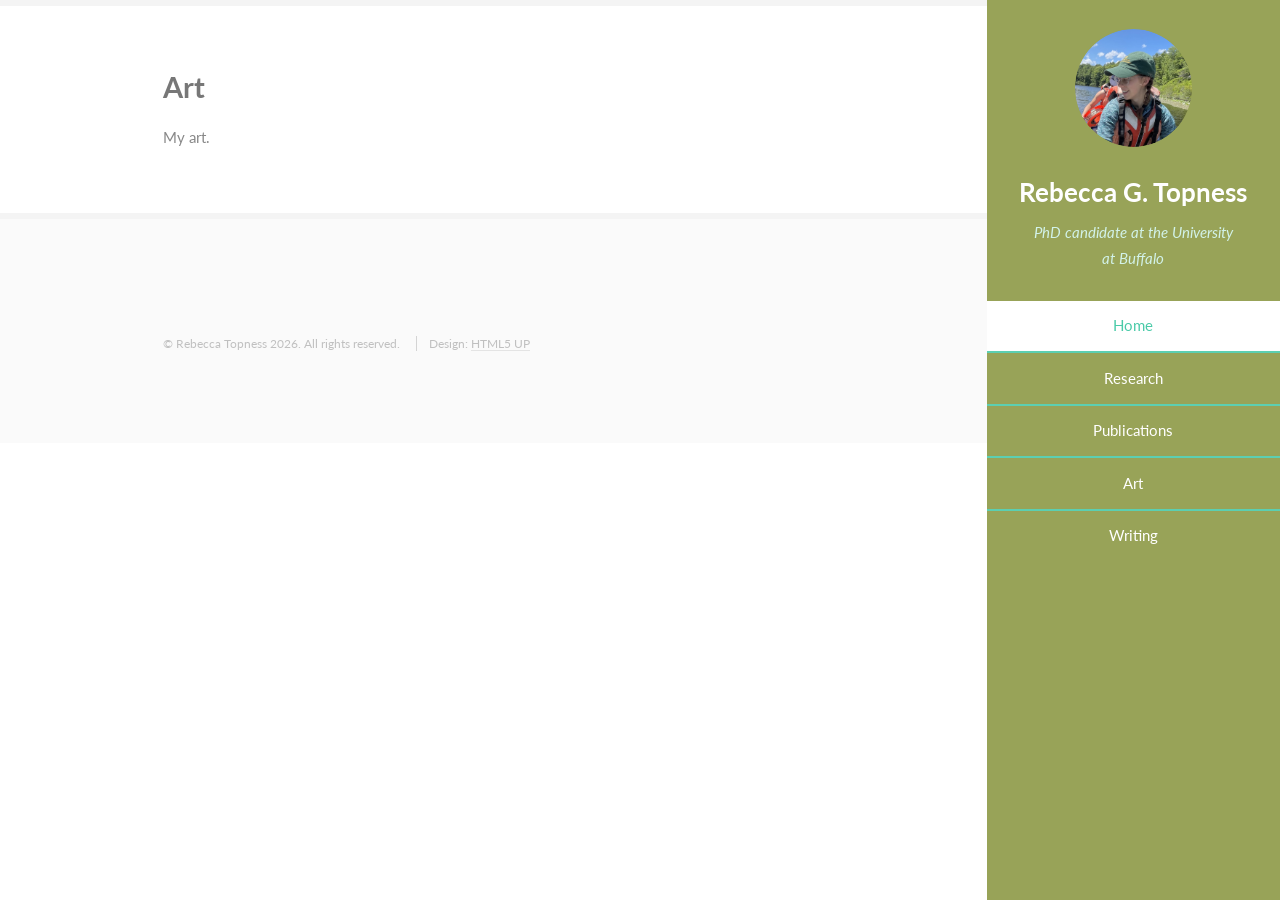
==== art.html @ 4c123d37 "Rename Art.html to art.html" ====
<!DOCTYPE HTML>
<!--
  ART
-->
<html>
	<head>
		<title>Art - Rebecca G. Topness</title>
    <!--<link rel="icon" type="image/x-icon" href="images/favicon.ico"> ADD THE TAB ICON-->
		<meta charset="utf-8" />
		<meta name="viewport" content="width=device-width, initial-scale=1, user-scalable=no" />
		<link rel="stylesheet" href="assets/css/main.css" />
	</head>
	<body class="is-preload">

		<!-- Header -->
			<section id="header">
				<header>
					<span class="image avatar"><img src="images/avatar.jpg" alt="" /></span>
					<h1 id="logo"><a href="#">Rebecca G. Topness</a></h1>
					<p>PhD candidate at the University<br />
					at Buffalo</p>
				</header>
				<nav id="nav">
					<ul>
						<li><a href="#one" class="active">Home</a></li>
						<li><a href="#two">Research</a></li>
						<li><a href="#three">Publications</a></li>
						<li><a href="Art.html">Art</a></li>
						<li><a href="Writing.html">Writing</a></li>
						<!--<li><a href="#four">Contact</a></li> -->
					</ul>
				</nav>
				<footer>
					<ul class="icons">
						<li><a href="mailto:rgtopnes@buffalo.edu" class="icon solid fa-envelope"><span class="label">Email</span></a></li>
						<li><a href="https://github.com/rgtopness" class="icon brands fa-github"><span class="label">Github</span></a></li>
						<li><a href="https://www.instagram.com/rebeccatopnessart/" class="icon brands fa-instagram"><span class="label">Instagram</span></a></li>
						<li><a href="https://www.linkedin.com/in/rgtopness/" class="icon brands fa-linkedin"><span class="label">LinkedIn</span></a></li>
						<!--<li><a href='#' class="icon brands fa-orcid"><span class="label">Orcid</span></a></li> -->
					</ul>
				</footer>
			</section>

		<!-- Wrapper -->
			<div id="wrapper">

				<!-- Main -->
					<div id="main">
						<div id="set-height"></div>

					<section> 
						<div class="container">
							<h2>Art</h2>
							<p>My art.</p>
						</div>
					</section>


<!-- I WANT TO CHANGE THIS TO A GRID --> 


    <!-- Footer -->
    <section id="footer">
      <div class="container">
        <ul class="copyright">
          <li>&copy; Rebecca Topness 2026. All rights reserved.</li>
          <li>Design: <a href="http://html5up.net">HTML5 UP</a></li>
        </ul>
      </div>
    </section>

  </div>

  <!-- Scripts -->
  <script src="assets/js/jquery.min.js"></script>
  <script src="assets/js/jquery.scrollex.min.js"></script>
  <script src="assets/js/jquery.scrolly.min.js"></script>
  <script src="assets/js/browser.min.js"></script>
  <script src="assets/js/breakpoints.min.js"></script>
  <script src="assets/js/util.js"></script>
  <script src="assets/js/main.js"></script>







  
  
  




</body>
</html>
---- assets/css/main.css ----
@import url("fontawesome-all.min.css");
@import url("https://fonts.googleapis.com/css?family=Lato:400,400italic,700,700italic|Source+Code+Pro:400");

/*
	Read Only by HTML5 UP
	html5up.net | @ajlkn
	Free for personal and commercial use under the CCA 3.0 license (html5up.net/license)
*/

html, body, div, span, applet, object,
iframe, h1, h2, h3, h4, h5, h6, p, blockquote,
pre, a, abbr, acronym, address, big, cite,
code, del, dfn, em, img, ins, kbd, q, s, samp,
small, strike, strong, sub, sup, tt, var, b,
u, i, center, dl, dt, dd, ol, ul, li, fieldset,
form, label, legend, table, caption, tbody,
tfoot, thead, tr, th, td, article, aside,
canvas, details, embed, figure, figcaption,
footer, header, hgroup, menu, nav, output, ruby,
section, summary, time, mark, audio, video {
	margin: 0;
	padding: 0;
	border: 0;
	font-size: 100%;
	font: inherit;
	vertical-align: baseline;}

article, aside, details, figcaption, figure,
footer, header, hgroup, menu, nav, section {
	display: block;}

body {
	line-height: 1;
}

ol, ul {
	list-style: none;
}

blockquote, q {
	quotes: none;
}

	blockquote:before, blockquote:after, q:before, q:after {
		content: '';
		content: none;
	}

table {
	border-collapse: collapse;
	border-spacing: 0;
}

body {
	-webkit-text-size-adjust: none;
}

mark {
	background-color: transparent;
	color: inherit;
}

input::-moz-focus-inner {
	border: 0;
	padding: 0;
}

input, select, textarea {
	-moz-appearance: none;
	-webkit-appearance: none;
	-ms-appearance: none;
	appearance: none;
}

/* Basic */

	html {
		box-sizing: border-box;
	}

	*, *:before, *:after {
		box-sizing: inherit;
	}

	body {
		background: #fff;
	}

		body.is-preload *, body.is-preload *:before, body.is-preload *:after {
			-moz-animation: none !important;
			-webkit-animation: none !important;
			-ms-animation: none !important;
			animation: none !important;
			-moz-transition: none !important;
			-webkit-transition: none !important;
			-ms-transition: none !important;
			transition: none !important;
		}

	body, input, select, textarea {
		color: #888;
		font-family: "Lato", sans-serif;
		font-size: 16pt;
		font-weight: 400;
		line-height: 1.75em;
	}

	a {
		-moz-transition: color 0.2s ease-in-out, border-color 0.2s ease-in-out;
		-webkit-transition: color 0.2s ease-in-out, border-color 0.2s ease-in-out;
		-ms-transition: color 0.2s ease-in-out, border-color 0.2s ease-in-out;
		transition: color 0.2s ease-in-out, border-color 0.2s ease-in-out;
		border-bottom: solid 1px #e4e4e4;
		color: inherit;
		text-decoration: none;
	}

		a:hover {
			border-bottom-color: transparent;
			color: #4acaa8 !important;
		}

	strong, b {
		color: #777;
		font-weight: 700;
	}

	em, i {
		font-style: italic;
	}

	p {
		margin: 0 0 2.25em 0;
	}

	h1, h2, h3, h4, h5, h6 {
		color: #777;
		font-weight: 700;
		line-height: 1em;
		margin: 0 0 0.5625em 0;
	}

		h1 a, h2 a, h3 a, h4 a, h5 a, h6 a {
			border: 0;
			color: inherit;
			text-decoration: none;
		}

	h2 {
		font-size: 2em;
		line-height: 1.5em;
	}

	h3 {
		font-size: 1.75em;
		line-height: 1.5em;
	}

	h4 {
		font-size: 1.25em;
		line-height: 1.5em;
	}

	h5 {
		font-size: 0.9em;
		line-height: 1.5em;
	}

	h6 {
		font-size: 0.7em;
		line-height: 1.5em;
	}

	sub {
		font-size: 0.8em;
		position: relative;
		top: 0.5em;
	}

	sup {
		font-size: 0.8em;
		position: relative;
		top: -0.5em;
	}

	hr {
		border: 0;
		border-bottom: solid 2px #f4f4f4;
		margin: 2.25em 0;
	}

		hr.major {
			margin: 3.375em 0;
		}

	blockquote {
		border-left: solid 8px #e4e4e4;
		font-style: italic;
		margin: 0 0 2.25em 0;
		padding: 0.5em 0 0.5em 2em;
	}

	code {
		background: #555;
		border-radius: 5px;
		color: #fff;
		font-family: "Source Code Pro", monospace;
		font-size: 0.9em;
		margin: 0 0.25em;
		padding: 0.25em 0.65em;
	}

	pre {
		font-family: "Source Code Pro", monospace;
		font-size: 0.9em;
		margin: 0 0 2.25em 0;
	}

		pre code {
			-webkit-overflow-scrolling: touch;
			display: block;
			line-height: 1.5em;
			overflow-x: auto;
			padding: 1em 1.5em;
		}

	.align-left {
		text-align: left;
	}

	.align-center {
		text-align: center;
	}

	.align-right {
		text-align: right;
	}

/* Row */

	.row {
		display: flex;
		flex-wrap: wrap;
		box-sizing: border-box;
		align-items: stretch;
	}

		.row > * {
			box-sizing: border-box;
		}

		.row.gtr-uniform > * > :last-child {
			margin-bottom: 0;
		}

		.row.aln-left {
			justify-content: flex-start;
		}

		.row.aln-center {
			justify-content: center;
		}

		.row.aln-right {
			justify-content: flex-end;
		}

		.row.aln-top {
			align-items: flex-start;
		}

		.row.aln-middle {
			align-items: center;
		}

		.row.aln-bottom {
			align-items: flex-end;
		}

		.row > .imp {
			order: -1;
		}

		.row > .col-1 {
			width: 8.33333%;
		}

		.row > .off-1 {
			margin-left: 8.33333%;
		}

		.row > .col-2 {
			width: 16.66667%;
		}

		.row > .off-2 {
			margin-left: 16.66667%;
		}

		.row > .col-3 {
			width: 25%;
		}

		.row > .off-3 {
			margin-left: 25%;
		}

		.row > .col-4 {
			width: 33.33333%;
		}

		.row > .off-4 {
			margin-left: 33.33333%;
		}

		.row > .col-5 {
			width: 41.66667%;
		}

		.row > .off-5 {
			margin-left: 41.66667%;
		}

		.row > .col-6 {
			width: 50%;
		}

		.row > .off-6 {
			margin-left: 50%;
		}

		.row > .col-7 {
			width: 58.33333%;
		}

		.row > .off-7 {
			margin-left: 58.33333%;
		}

		.row > .col-8 {
			width: 66.66667%;
		}

		.row > .off-8 {
			margin-left: 66.66667%;
		}

		.row > .col-9 {
			width: 75%;
		}

		.row > .off-9 {
			margin-left: 75%;
		}

		.row > .col-10 {
			width: 83.33333%;
		}

		.row > .off-10 {
			margin-left: 83.33333%;
		}

		.row > .col-11 {
			width: 91.66667%;
		}

		.row > .off-11 {
			margin-left: 91.66667%;
		}

		.row > .col-12 {
			width: 100%;
		}

		.row > .off-12 {
			margin-left: 100%;
		}

		.row.gtr-0 {
			margin-top: 0;
			margin-left: 0em;
		}

			.row.gtr-0 > * {
				padding: 0 0 0 0em;
			}

			.row.gtr-0.gtr-uniform {
				margin-top: 0em;
			}

				.row.gtr-0.gtr-uniform > * {
					padding-top: 0em;
				}

		.row.gtr-25 {
			margin-top: 0;
			margin-left: -0.5em;
		}

			.row.gtr-25 > * {
				padding: 0 0 0 0.5em;
			}

			.row.gtr-25.gtr-uniform {
				margin-top: -0.5em;
			}

				.row.gtr-25.gtr-uniform > * {
					padding-top: 0.5em;
				}

		.row.gtr-50 {
			margin-top: 0;
			margin-left: -1em;
		}

			.row.gtr-50 > * {
				padding: 0 0 0 1em;
			}

			.row.gtr-50.gtr-uniform {
				margin-top: -1em;
			}

				.row.gtr-50.gtr-uniform > * {
					padding-top: 1em;
				}

		.row {
			margin-top: 0;
			margin-left: -2em;
		}

			.row > * {
				padding: 0 0 0 2em;
			}

			.row.gtr-uniform {
				margin-top: -2em;
			}

				.row.gtr-uniform > * {
					padding-top: 2em;
				}

		.row.gtr-150 {
			margin-top: 0;
			margin-left: -3em;
		}

			.row.gtr-150 > * {
				padding: 0 0 0 3em;
			}

			.row.gtr-150.gtr-uniform {
				margin-top: -3em;
			}

				.row.gtr-150.gtr-uniform > * {
					padding-top: 3em;
				}

		.row.gtr-200 {
			margin-top: 0;
			margin-left: -4em;
		}

			.row.gtr-200 > * {
				padding: 0 0 0 4em;
			}

			.row.gtr-200.gtr-uniform {
				margin-top: -4em;
			}

				.row.gtr-200.gtr-uniform > * {
					padding-top: 4em;
				}

		@media screen and (max-width: 1680px) {

			.row {
				display: flex;
				flex-wrap: wrap;
				box-sizing: border-box;
				align-items: stretch;
			}

				.row > * {
					box-sizing: border-box;
				}

				.row.gtr-uniform > * > :last-child {
					margin-bottom: 0;
				}

				.row.aln-left {
					justify-content: flex-start;
				}

				.row.aln-center {
					justify-content: center;
				}

				.row.aln-right {
					justify-content: flex-end;
				}

				.row.aln-top {
					align-items: flex-start;
				}

				.row.aln-middle {
					align-items: center;
				}

				.row.aln-bottom {
					align-items: flex-end;
				}

				.row > .imp-xlarge {
					order: -1;
				}

				.row > .col-1-xlarge {
					width: 8.33333%;
				}

				.row > .off-1-xlarge {
					margin-left: 8.33333%;
				}

				.row > .col-2-xlarge {
					width: 16.66667%;
				}

				.row > .off-2-xlarge {
					margin-left: 16.66667%;
				}

				.row > .col-3-xlarge {
					width: 25%;
				}

				.row > .off-3-xlarge {
					margin-left: 25%;
				}

				.row > .col-4-xlarge {
					width: 33.33333%;
				}

				.row > .off-4-xlarge {
					margin-left: 33.33333%;
				}

				.row > .col-5-xlarge {
					width: 41.66667%;
				}

				.row > .off-5-xlarge {
					margin-left: 41.66667%;
				}

				.row > .col-6-xlarge {
					width: 50%;
				}

				.row > .off-6-xlarge {
					margin-left: 50%;
				}

				.row > .col-7-xlarge {
					width: 58.33333%;
				}

				.row > .off-7-xlarge {
					margin-left: 58.33333%;
				}

				.row > .col-8-xlarge {
					width: 66.66667%;
				}

				.row > .off-8-xlarge {
					margin-left: 66.66667%;
				}

				.row > .col-9-xlarge {
					width: 75%;
				}

				.row > .off-9-xlarge {
					margin-left: 75%;
				}

				.row > .col-10-xlarge {
					width: 83.33333%;
				}

				.row > .off-10-xlarge {
					margin-left: 83.33333%;
				}

				.row > .col-11-xlarge {
					width: 91.66667%;
				}

				.row > .off-11-xlarge {
					margin-left: 91.66667%;
				}

				.row > .col-12-xlarge {
					width: 100%;
				}

				.row > .off-12-xlarge {
					margin-left: 100%;
				}

				.row.gtr-0 {
					margin-top: 0;
					margin-left: 0em;
				}

					.row.gtr-0 > * {
						padding: 0 0 0 0em;
					}

					.row.gtr-0.gtr-uniform {
						margin-top: 0em;
					}

						.row.gtr-0.gtr-uniform > * {
							padding-top: 0em;
						}

				.row.gtr-25 {
					margin-top: 0;
					margin-left: -0.5em;
				}

					.row.gtr-25 > * {
						padding: 0 0 0 0.5em;
					}

					.row.gtr-25.gtr-uniform {
						margin-top: -0.5em;
					}

						.row.gtr-25.gtr-uniform > * {
							padding-top: 0.5em;
						}

				.row.gtr-50 {
					margin-top: 0;
					margin-left: -1em;
				}

					.row.gtr-50 > * {
						padding: 0 0 0 1em;
					}

					.row.gtr-50.gtr-uniform {
						margin-top: -1em;
					}

						.row.gtr-50.gtr-uniform > * {
							padding-top: 1em;
						}

				.row {
					margin-top: 0;
					margin-left: -2em;
				}

					.row > * {
						padding: 0 0 0 2em;
					}

					.row.gtr-uniform {
						margin-top: -2em;
					}

						.row.gtr-uniform > * {
							padding-top: 2em;
						}

				.row.gtr-150 {
					margin-top: 0;
					margin-left: -3em;
				}

					.row.gtr-150 > * {
						padding: 0 0 0 3em;
					}

					.row.gtr-150.gtr-uniform {
						margin-top: -3em;
					}

						.row.gtr-150.gtr-uniform > * {
							padding-top: 3em;
						}

				.row.gtr-200 {
					margin-top: 0;
					margin-left: -4em;
				}

					.row.gtr-200 > * {
						padding: 0 0 0 4em;
					}

					.row.gtr-200.gtr-uniform {
						margin-top: -4em;
					}

						.row.gtr-200.gtr-uniform > * {
							padding-top: 4em;
						}

		}

		@media screen and (max-width: 1280px) {

			.row {
				display: flex;
				flex-wrap: wrap;
				box-sizing: border-box;
				align-items: stretch;
			}

				.row > * {
					box-sizing: border-box;
				}

				.row.gtr-uniform > * > :last-child {
					margin-bottom: 0;
				}

				.row.aln-left {
					justify-content: flex-start;
				}

				.row.aln-center {
					justify-content: center;
				}

				.row.aln-right {
					justify-content: flex-end;
				}

				.row.aln-top {
					align-items: flex-start;
				}

				.row.aln-middle {
					align-items: center;
				}

				.row.aln-bottom {
					align-items: flex-end;
				}

				.row > .imp-large {
					order: -1;
				}

				.row > .col-1-large {
					width: 8.33333%;
				}

				.row > .off-1-large {
					margin-left: 8.33333%;
				}

				.row > .col-2-large {
					width: 16.66667%;
				}

				.row > .off-2-large {
					margin-left: 16.66667%;
				}

				.row > .col-3-large {
					width: 25%;
				}

				.row > .off-3-large {
					margin-left: 25%;
				}

				.row > .col-4-large {
					width: 33.33333%;
				}

				.row > .off-4-large {
					margin-left: 33.33333%;
				}

				.row > .col-5-large {
					width: 41.66667%;
				}

				.row > .off-5-large {
					margin-left: 41.66667%;
				}

				.row > .col-6-large {
					width: 50%;
				}

				.row > .off-6-large {
					margin-left: 50%;
				}

				.row > .col-7-large {
					width: 58.33333%;
				}

				.row > .off-7-large {
					margin-left: 58.33333%;
				}

				.row > .col-8-large {
					width: 66.66667%;
				}

				.row > .off-8-large {
					margin-left: 66.66667%;
				}

				.row > .col-9-large {
					width: 75%;
				}

				.row > .off-9-large {
					margin-left: 75%;
				}

				.row > .col-10-large {
					width: 83.33333%;
				}

				.row > .off-10-large {
					margin-left: 83.33333%;
				}

				.row > .col-11-large {
					width: 91.66667%;
				}

				.row > .off-11-large {
					margin-left: 91.66667%;
				}

				.row > .col-12-large {
					width: 100%;
				}

				.row > .off-12-large {
					margin-left: 100%;
				}

				.row.gtr-0 {
					margin-top: 0;
					margin-left: 0em;
				}

					.row.gtr-0 > * {
						padding: 0 0 0 0em;
					}

					.row.gtr-0.gtr-uniform {
						margin-top: 0em;
					}

						.row.gtr-0.gtr-uniform > * {
							padding-top: 0em;
						}

				.row.gtr-25 {
					margin-top: 0;
					margin-left: -0.375em;
				}

					.row.gtr-25 > * {
						padding: 0 0 0 0.375em;
					}

					.row.gtr-25.gtr-uniform {
						margin-top: -0.375em;
					}

						.row.gtr-25.gtr-uniform > * {
							padding-top: 0.375em;
						}

				.row.gtr-50 {
					margin-top: 0;
					margin-left: -0.75em;
				}

					.row.gtr-50 > * {
						padding: 0 0 0 0.75em;
					}

					.row.gtr-50.gtr-uniform {
						margin-top: -0.75em;
					}

						.row.gtr-50.gtr-uniform > * {
							padding-top: 0.75em;
						}

				.row {
					margin-top: 0;
					margin-left: -1.5em;
				}

					.row > * {
						padding: 0 0 0 1.5em;
					}

					.row.gtr-uniform {
						margin-top: -1.5em;
					}

						.row.gtr-uniform > * {
							padding-top: 1.5em;
						}

				.row.gtr-150 {
					margin-top: 0;
					margin-left: -2.25em;
				}

					.row.gtr-150 > * {
						padding: 0 0 0 2.25em;
					}

					.row.gtr-150.gtr-uniform {
						margin-top: -2.25em;
					}

						.row.gtr-150.gtr-uniform > * {
							padding-top: 2.25em;
						}

				.row.gtr-200 {
					margin-top: 0;
					margin-left: -3em;
				}

					.row.gtr-200 > * {
						padding: 0 0 0 3em;
					}

					.row.gtr-200.gtr-uniform {
						margin-top: -3em;
					}

						.row.gtr-200.gtr-uniform > * {
							padding-top: 3em;
						}

		}

		@media screen and (max-width: 1024px) {

			.row {
				display: flex;
				flex-wrap: wrap;
				box-sizing: border-box;
				align-items: stretch;
			}

				.row > * {
					box-sizing: border-box;
				}

				.row.gtr-uniform > * > :last-child {
					margin-bottom: 0;
				}

				.row.aln-left {
					justify-content: flex-start;
				}

				.row.aln-center {
					justify-content: center;
				}

				.row.aln-right {
					justify-content: flex-end;
				}

				.row.aln-top {
					align-items: flex-start;
				}

				.row.aln-middle {
					align-items: center;
				}

				.row.aln-bottom {
					align-items: flex-end;
				}

				.row > .imp-medium {
					order: -1;
				}

				.row > .col-1-medium {
					width: 8.33333%;
				}

				.row > .off-1-medium {
					margin-left: 8.33333%;
				}

				.row > .col-2-medium {
					width: 16.66667%;
				}

				.row > .off-2-medium {
					margin-left: 16.66667%;
				}

				.row > .col-3-medium {
					width: 25%;
				}

				.row > .off-3-medium {
					margin-left: 25%;
				}

				.row > .col-4-medium {
					width: 33.33333%;
				}

				.row > .off-4-medium {
					margin-left: 33.33333%;
				}

				.row > .col-5-medium {
					width: 41.66667%;
				}

				.row > .off-5-medium {
					margin-left: 41.66667%;
				}

				.row > .col-6-medium {
					width: 50%;
				}

				.row > .off-6-medium {
					margin-left: 50%;
				}

				.row > .col-7-medium {
					width: 58.33333%;
				}

				.row > .off-7-medium {
					margin-left: 58.33333%;
				}

				.row > .col-8-medium {
					width: 66.66667%;
				}

				.row > .off-8-medium {
					margin-left: 66.66667%;
				}

				.row > .col-9-medium {
					width: 75%;
				}

				.row > .off-9-medium {
					margin-left: 75%;
				}

				.row > .col-10-medium {
					width: 83.33333%;
				}

				.row > .off-10-medium {
					margin-left: 83.33333%;
				}

				.row > .col-11-medium {
					width: 91.66667%;
				}

				.row > .off-11-medium {
					margin-left: 91.66667%;
				}

				.row > .col-12-medium {
					width: 100%;
				}

				.row > .off-12-medium {
					margin-left: 100%;
				}

				.row.gtr-0 {
					margin-top: 0;
					margin-left: 0em;
				}

					.row.gtr-0 > * {
						padding: 0 0 0 0em;
					}

					.row.gtr-0.gtr-uniform {
						margin-top: 0em;
					}

						.row.gtr-0.gtr-uniform > * {
							padding-top: 0em;
						}

				.row.gtr-25 {
					margin-top: 0;
					margin-left: -0.375em;
				}

					.row.gtr-25 > * {
						padding: 0 0 0 0.375em;
					}

					.row.gtr-25.gtr-uniform {
						margin-top: -0.375em;
					}

						.row.gtr-25.gtr-uniform > * {
							padding-top: 0.375em;
						}

				.row.gtr-50 {
					margin-top: 0;
					margin-left: -0.75em;
				}

					.row.gtr-50 > * {
						padding: 0 0 0 0.75em;
					}

					.row.gtr-50.gtr-uniform {
						margin-top: -0.75em;
					}

						.row.gtr-50.gtr-uniform > * {
							padding-top: 0.75em;
						}

				.row {
					margin-top: 0;
					margin-left: -1.5em;
				}

					.row > * {
						padding: 0 0 0 1.5em;
					}

					.row.gtr-uniform {
						margin-top: -1.5em;
					}

						.row.gtr-uniform > * {
							padding-top: 1.5em;
						}

				.row.gtr-150 {
					margin-top: 0;
					margin-left: -2.25em;
				}

					.row.gtr-150 > * {
						padding: 0 0 0 2.25em;
					}

					.row.gtr-150.gtr-uniform {
						margin-top: -2.25em;
					}

						.row.gtr-150.gtr-uniform > * {
							padding-top: 2.25em;
						}

				.row.gtr-200 {
					margin-top: 0;
					margin-left: -3em;
				}

					.row.gtr-200 > * {
						padding: 0 0 0 3em;
					}

					.row.gtr-200.gtr-uniform {
						margin-top: -3em;
					}

						.row.gtr-200.gtr-uniform > * {
							padding-top: 3em;
						}

		}

		@media screen and (max-width: 736px) {

			.row {
				display: flex;
				flex-wrap: wrap;
				box-sizing: border-box;
				align-items: stretch;
			}

				.row > * {
					box-sizing: border-box;
				}

				.row.gtr-uniform > * > :last-child {
					margin-bottom: 0;
				}

				.row.aln-left {
					justify-content: flex-start;
				}

				.row.aln-center {
					justify-content: center;
				}

				.row.aln-right {
					justify-content: flex-end;
				}

				.row.aln-top {
					align-items: flex-start;
				}

				.row.aln-middle {
					align-items: center;
				}

				.row.aln-bottom {
					align-items: flex-end;
				}

				.row > .imp-small {
					order: -1;
				}

				.row > .col-1-small {
					width: 8.33333%;
				}

				.row > .off-1-small {
					margin-left: 8.33333%;
				}

				.row > .col-2-small {
					width: 16.66667%;
				}

				.row > .off-2-small {
					margin-left: 16.66667%;
				}

				.row > .col-3-small {
					width: 25%;
				}

				.row > .off-3-small {
					margin-left: 25%;
				}

				.row > .col-4-small {
					width: 33.33333%;
				}

				.row > .off-4-small {
					margin-left: 33.33333%;
				}

				.row > .col-5-small {
					width: 41.66667%;
				}

				.row > .off-5-small {
					margin-left: 41.66667%;
				}

				.row > .col-6-small {
					width: 50%;
				}

				.row > .off-6-small {
					margin-left: 50%;
				}

				.row > .col-7-small {
					width: 58.33333%;
				}

				.row > .off-7-small {
					margin-left: 58.33333%;
				}

				.row > .col-8-small {
					width: 66.66667%;
				}

				.row > .off-8-small {
					margin-left: 66.66667%;
				}

				.row > .col-9-small {
					width: 75%;
				}

				.row > .off-9-small {
					margin-left: 75%;
				}

				.row > .col-10-small {
					width: 83.33333%;
				}

				.row > .off-10-small {
					margin-left: 83.33333%;
				}

				.row > .col-11-small {
					width: 91.66667%;
				}

				.row > .off-11-small {
					margin-left: 91.66667%;
				}

				.row > .col-12-small {
					width: 100%;
				}

				.row > .off-12-small {
					margin-left: 100%;
				}

				.row.gtr-0 {
					margin-top: 0;
					margin-left: 0em;
				}

					.row.gtr-0 > * {
						padding: 0 0 0 0em;
					}

					.row.gtr-0.gtr-uniform {
						margin-top: 0em;
					}

						.row.gtr-0.gtr-uniform > * {
							padding-top: 0em;
						}

				.row.gtr-25 {
					margin-top: 0;
					margin-left: -0.3125em;
				}

					.row.gtr-25 > * {
						padding: 0 0 0 0.3125em;
					}

					.row.gtr-25.gtr-uniform {
						margin-top: -0.3125em;
					}

						.row.gtr-25.gtr-uniform > * {
							padding-top: 0.3125em;
						}

				.row.gtr-50 {
					margin-top: 0;
					margin-left: -0.625em;
				}

					.row.gtr-50 > * {
						padding: 0 0 0 0.625em;
					}

					.row.gtr-50.gtr-uniform {
						margin-top: -0.625em;
					}

						.row.gtr-50.gtr-uniform > * {
							padding-top: 0.625em;
						}

				.row {
					margin-top: 0;
					margin-left: -1.25em;
				}

					.row > * {
						padding: 0 0 0 1.25em;
					}

					.row.gtr-uniform {
						margin-top: -1.25em;
					}

						.row.gtr-uniform > * {
							padding-top: 1.25em;
						}

				.row.gtr-150 {
					margin-top: 0;
					margin-left: -1.875em;
				}

					.row.gtr-150 > * {
						padding: 0 0 0 1.875em;
					}

					.row.gtr-150.gtr-uniform {
						margin-top: -1.875em;
					}

						.row.gtr-150.gtr-uniform > * {
							padding-top: 1.875em;
						}

				.row.gtr-200 {
					margin-top: 0;
					margin-left: -2.5em;
				}

					.row.gtr-200 > * {
						padding: 0 0 0 2.5em;
					}

					.row.gtr-200.gtr-uniform {
						margin-top: -2.5em;
					}

						.row.gtr-200.gtr-uniform > * {
							padding-top: 2.5em;
						}

		}

		@media screen and (max-width: 480px) {

			.row {
				display: flex;
				flex-wrap: wrap;
				box-sizing: border-box;
				align-items: stretch;
			}

				.row > * {
					box-sizing: border-box;
				}

				.row.gtr-uniform > * > :last-child {
					margin-bottom: 0;
				}

				.row.aln-left {
					justify-content: flex-start;
				}

				.row.aln-center {
					justify-content: center;
				}

				.row.aln-right {
					justify-content: flex-end;
				}

				.row.aln-top {
					align-items: flex-start;
				}

				.row.aln-middle {
					align-items: center;
				}

				.row.aln-bottom {
					align-items: flex-end;
				}

				.row > .imp-xsmall {
					order: -1;
				}

				.row > .col-1-xsmall {
					width: 8.33333%;
				}

				.row > .off-1-xsmall {
					margin-left: 8.33333%;
				}

				.row > .col-2-xsmall {
					width: 16.66667%;
				}

				.row > .off-2-xsmall {
					margin-left: 16.66667%;
				}

				.row > .col-3-xsmall {
					width: 25%;
				}

				.row > .off-3-xsmall {
					margin-left: 25%;
				}

				.row > .col-4-xsmall {
					width: 33.33333%;
				}

				.row > .off-4-xsmall {
					margin-left: 33.33333%;
				}

				.row > .col-5-xsmall {
					width: 41.66667%;
				}

				.row > .off-5-xsmall {
					margin-left: 41.66667%;
				}

				.row > .col-6-xsmall {
					width: 50%;
				}

				.row > .off-6-xsmall {
					margin-left: 50%;
				}

				.row > .col-7-xsmall {
					width: 58.33333%;
				}

				.row > .off-7-xsmall {
					margin-left: 58.33333%;
				}

				.row > .col-8-xsmall {
					width: 66.66667%;
				}

				.row > .off-8-xsmall {
					margin-left: 66.66667%;
				}

				.row > .col-9-xsmall {
					width: 75%;
				}

				.row > .off-9-xsmall {
					margin-left: 75%;
				}

				.row > .col-10-xsmall {
					width: 83.33333%;
				}

				.row > .off-10-xsmall {
					margin-left: 83.33333%;
				}

				.row > .col-11-xsmall {
					width: 91.66667%;
				}

				.row > .off-11-xsmall {
					margin-left: 91.66667%;
				}

				.row > .col-12-xsmall {
					width: 100%;
				}

				.row > .off-12-xsmall {
					margin-left: 100%;
				}

				.row.gtr-0 {
					margin-top: 0;
					margin-left: 0em;
				}

					.row.gtr-0 > * {
						padding: 0 0 0 0em;
					}

					.row.gtr-0.gtr-uniform {
						margin-top: 0em;
					}

						.row.gtr-0.gtr-uniform > * {
							padding-top: 0em;
						}

				.row.gtr-25 {
					margin-top: 0;
					margin-left: -0.3125em;
				}

					.row.gtr-25 > * {
						padding: 0 0 0 0.3125em;
					}

					.row.gtr-25.gtr-uniform {
						margin-top: -0.3125em;
					}

						.row.gtr-25.gtr-uniform > * {
							padding-top: 0.3125em;
						}

				.row.gtr-50 {
					margin-top: 0;
					margin-left: -0.625em;
				}

					.row.gtr-50 > * {
						padding: 0 0 0 0.625em;
					}

					.row.gtr-50.gtr-uniform {
						margin-top: -0.625em;
					}

						.row.gtr-50.gtr-uniform > * {
							padding-top: 0.625em;
						}

				.row {
					margin-top: 0;
					margin-left: -1.25em;
				}

					.row > * {
						padding: 0 0 0 1.25em;
					}

					.row.gtr-uniform {
						margin-top: -1.25em;
					}

						.row.gtr-uniform > * {
							padding-top: 1.25em;
						}

				.row.gtr-150 {
					margin-top: 0;
					margin-left: -1.875em;
				}

					.row.gtr-150 > * {
						padding: 0 0 0 1.875em;
					}

					.row.gtr-150.gtr-uniform {
						margin-top: -1.875em;
					}

						.row.gtr-150.gtr-uniform > * {
							padding-top: 1.875em;
						}

				.row.gtr-200 {
					margin-top: 0;
					margin-left: -2.5em;
				}

					.row.gtr-200 > * {
						padding: 0 0 0 2.5em;
					}

					.row.gtr-200.gtr-uniform {
						margin-top: -2.5em;
					}

						.row.gtr-200.gtr-uniform > * {
							padding-top: 2.5em;
						}

		}

/* Container */

	.container {
		margin: 0 auto;
		max-width: calc(100% - 4.5em);
		width: 45em;
	}

		.container.xsmall {
			width: 11.25em;
		}

		.container.small {
			width: 22.5em;
		}

		.container.medium {
			width: 33.75em;
		}

		.container.large {
			width: 56.25em;
		}

		.container.xlarge {
			width: 67.5em;
		}

		.container.max {
			width: 100%;
		}

		@media screen and (max-width: 1024px) {

			.container {
				width: 100% !important;
			}

		}

		@media screen and (max-width: 480px) {

			.container {
				max-width: calc(100% - 3.375em);
			}

		}

/* Section/Article */

	section.special, article.special {
		text-align: center;
	}

	header p {
		color: #aaa;
		position: relative;
		margin: 0 0 1.6875em 0;
	}

	header h2 + p {
		font-size: 1.25em;
		margin-top: -0.5em;
		line-height: 1.5em;
	}

	header h3 + p {
		font-size: 1.1em;
		margin-top: -0.35em;
		line-height: 1.5em;
	}

	header h4 + p,
	header h5 + p,
	header h6 + p {
		font-size: 0.9em;
		margin-top: -0.25em;
		line-height: 1.5em;
	}

	header.major h2 {
		color: #4acaa8;
		font-size: 3.5em;
	}

		header.major h2 + p {
			color: #777;
			font-size: 1.75em;
			font-weight: 700;
			margin-top: -0.75em;
		}

/* Form */

	form {
		margin: 0 0 2.25em 0;
	}

	label {
		color: #777;
		display: block;
		font-size: 0.9em;
		font-weight: 700;
		margin: 0 0 1.125em 0;
	}

	input::-moz-focus-inner {
		border: 0;
		padding: 0;
	}

	input[type="text"],
	input[type="password"],
	input[type="email"],
	select,
	textarea {
		-moz-appearance: none;
		-webkit-appearance: none;
		-ms-appearance: none;
		appearance: none;
		border-radius: 5px;
		border: none;
		border: solid 2px #e4e4e4;
		color: inherit;
		display: block;
		outline: 0;
		padding: 0 1em;
		text-decoration: none;
		width: 100%;
	}

		input[type="text"]:invalid,
		input[type="password"]:invalid,
		input[type="email"]:invalid,
		select:invalid,
		textarea:invalid {
			box-shadow: none;
		}

		input[type="text"]:focus,
		input[type="password"]:focus,
		input[type="email"]:focus,
		select:focus,
		textarea:focus {
			border-color: #4acaa8;
		}

	select {
		background-image: url("data:image/svg+xml;charset=utf8,%3Csvg xmlns='http://www.w3.org/2000/svg' width='40' height='40' preserveAspectRatio='none' viewBox='0 0 40 40'%3E%3Cpath d='M9.4,12.3l10.4,10.4l10.4-10.4c0.2-0.2,0.5-0.4,0.9-0.4c0.3,0,0.6,0.1,0.9,0.4l3.3,3.3c0.2,0.2,0.4,0.5,0.4,0.9 c0,0.4-0.1,0.6-0.4,0.9L20.7,31.9c-0.2,0.2-0.5,0.4-0.9,0.4c-0.3,0-0.6-0.1-0.9-0.4L4.3,17.3c-0.2-0.2-0.4-0.5-0.4-0.9 c0-0.4,0.1-0.6,0.4-0.9l3.3-3.3c0.2-0.2,0.5-0.4,0.9-0.4S9.1,12.1,9.4,12.3z' fill='%23e4e4e4' /%3E%3C/svg%3E");
		background-size: 1.25em;
		background-repeat: no-repeat;
		background-position: calc(100% - 1em) center;
		height: 2.75em;
		padding-right: 2.75em;
		text-overflow: ellipsis;
	}

		select option {
			color: #777;
			background: #fff;
		}

		select:focus::-ms-value {
			background-color: transparent;
		}

		select::-ms-expand {
			display: none;
		}

	input[type="text"],
	input[type="password"],
	input[type="email"],
	select {
		height: 2.75em;
	}

	textarea {
		padding: 0.75em 1em;
	}

	input[type="checkbox"],
	input[type="radio"] {
		-moz-appearance: none;
		-webkit-appearance: none;
		-ms-appearance: none;
		appearance: none;
		display: block;
		float: left;
		margin-right: -2em;
		opacity: 0;
		width: 1em;
		z-index: -1;
	}

		input[type="checkbox"] + label,
		input[type="radio"] + label {
			text-decoration: none;
			color: #888;
			cursor: pointer;
			display: inline-block;
			font-size: 1em;
			font-weight: 400;
			padding-left: 2.4em;
			padding-right: 0.75em;
			position: relative;
		}

			input[type="checkbox"] + label:before,
			input[type="radio"] + label:before {
				-moz-osx-font-smoothing: grayscale;
				-webkit-font-smoothing: antialiased;
				display: inline-block;
				font-style: normal;
				font-variant: normal;
				text-rendering: auto;
				line-height: 1;
				text-transform: none !important;
				font-family: 'Font Awesome 5 Free';
				font-weight: 900;
			}

			input[type="checkbox"] + label:before,
			input[type="radio"] + label:before {
				background: #fafafa;
				border-radius: 5px;
				border: solid 2px #e4e4e4;
				content: '';
				display: inline-block;
				font-size: 0.8em;
				height: 2.0625em;
				left: 0;
				line-height: 2.0625em;
				position: absolute;
				text-align: center;
				top: 0;
				width: 2.0625em;
			}

		input[type="checkbox"]:checked + label:before,
		input[type="radio"]:checked + label:before {
			background: #989898;
			border-color: #989898;
			color: #ffffff;
			content: '\f00c';
		}

		input[type="checkbox"]:focus + label:before,
		input[type="radio"]:focus + label:before {
			border-color: #4acaa8;
		}

	input[type="checkbox"] + label:before {
		border-radius: 5px;
	}

	input[type="radio"] + label:before {
		border-radius: 100%;
	}

	::-webkit-input-placeholder {
		color: #aaa !important;
		font-style: italic;
		opacity: 1.0;
	}

	:-moz-placeholder {
		color: #aaa !important;
		font-style: italic;
		opacity: 1.0;
	}

	::-moz-placeholder {
		color: #aaa !important;
		font-style: italic;
		opacity: 1.0;
	}

	:-ms-input-placeholder {
		color: #aaa !important;
		font-style: italic;
		opacity: 1.0;
	}

/* Box */

	.box {
		border-radius: 5px;
		border: solid 2px #e4e4e4;
		margin-bottom: 2.25em;
		padding: 1.5em;
	}

		.box > :last-child,
		.box > :last-child > :last-child,
		.box > :last-child > :last-child > :last-child {
			margin-bottom: 0;
		}

		.box.alt {
			border: 0;
			border-radius: 0;
			padding: 0;
		}

/* Icon */

	.icon {
		text-decoration: none;
		border-bottom: none;
		position: relative;
	}

		.icon:before {
			-moz-osx-font-smoothing: grayscale;
			-webkit-font-smoothing: antialiased;
			display: inline-block;
			font-style: normal;
			font-variant: normal;
			text-rendering: auto;
			line-height: 1;
			text-transform: none !important;
			font-family: 'Font Awesome 5 Free';
			font-weight: 400;
		}

		.icon > .label {
			display: none;
		}

		.icon:before {
			line-height: inherit;
		}

		.icon.solid:before {
			font-weight: 900;
		}

		.icon.brands:before {
			font-family: 'Font Awesome 5 Brands';
		}

/* Image */

	.image {
		border-radius: 5px;
		border: 0;
		display: inline-block;
		position: relative;
	}

		.image[data-position] img {
			-moz-object-fit: cover;
			-webkit-object-fit: cover;
			-ms-object-fit: cover;
			object-fit: cover;
			display: block;
			position: absolute;
			top: 0;
			left: 0;
			width: 100%;
			height: 100%;
		}

		.image[data-position="top left"] img {
			-moz-object-position: top left;
			-webkit-object-position: top left;
			-ms-object-position: top left;
			object-position: top left;
		}

		.image[data-position="top"] img {
			-moz-object-position: top;
			-webkit-object-position: top;
			-ms-object-position: top;
			object-position: top;
		}

		.image[data-position="top right"] img {
			-moz-object-position: top right;
			-webkit-object-position: top right;
			-ms-object-position: top right;
			object-position: top right;
		}

		.image[data-position="right"] img {
			-moz-object-position: right;
			-webkit-object-position: right;
			-ms-object-position: right;
			object-position: right;
		}

		.image[data-position="bottom right"] img {
			-moz-object-position: bottom right;
			-webkit-object-position: bottom right;
			-ms-object-position: bottom right;
			object-position: bottom right;
		}

		.image[data-position="bottom"] img {
			-moz-object-position: bottom;
			-webkit-object-position: bottom;
			-ms-object-position: bottom;
			object-position: bottom;
		}

		.image[data-position="bottom left"] img {
			-moz-object-position: bottom left;
			-webkit-object-position: bottom left;
			-ms-object-position: bottom left;
			object-position: bottom left;
		}

		.image[data-position="left"] img {
			-moz-object-position: left;
			-webkit-object-position: left;
			-ms-object-position: left;
			object-position: left;
		}

		.image[data-position="center"] img {
			-moz-object-position: center;
			-webkit-object-position: center;
			-ms-object-position: center;
			object-position: center;
		}

		.image[data-position="25% 25%"] img {
			-moz-object-position: 25% 25%;
			-webkit-object-position: 25% 25%;
			-ms-object-position: 25% 25%;
			object-position: 25% 25%;
		}

		.image[data-position="75% 25%"] img {
			-moz-object-position: 75% 25%;
			-webkit-object-position: 75% 25%;
			-ms-object-position: 75% 25%;
			object-position: 75% 25%;
		}

		.image[data-position="75% 75%"] img {
			-moz-object-position: 75% 75%;
			-webkit-object-position: 75% 75%;
			-ms-object-position: 75% 75%;
			object-position: 75% 75%;
		}

		.image[data-position="25% 75%"] img {
			-moz-object-position: 25% 75%;
			-webkit-object-position: 25% 75%;
			-ms-object-position: 25% 75%;
			object-position: 25% 75%;
		}

		.image img {
			border-radius: 5px;
			display: block;
		}

		.image.left {
			float: left;
			margin: 0 2.5em 2em 0;
			top: 0.25em;
		}

		.image.right {
			float: right;
			margin: 0 0 2em 2.5em;
			top: 0.25em;
		}

		.image.fit {
			display: block;
			margin: 0 0 2.25em 0;
			width: 100%;
		}

			.image.fit img {
				display: block;
				width: 100%;
			}

		.image.avatar {
			border-radius: 100%;
			overflow: hidden;
		}

			.image.avatar img {
				border-radius: 100%;
				display: block;
				width: 100%;
			}

		.image.main {
			display: block;
			height: 20em;
			border-radius: 0;
		}

			.image.main img {
				border-radius: 0;
			}

/* List */

	ol {
		list-style: decimal;
		margin: 0 0 2.25em 0;
		padding-left: 1.25em;
	}

		ol li {
			padding-left: 0.25em;
		}

	ul {
		list-style: disc;
		margin: 0 0 2.25em 0;
		padding-left: 1em;
	}

		ul li {
			padding-left: 0.5em;
		}

		ul.alt {
			list-style: none;
			padding-left: 0;
		}

			ul.alt li {
				border-top: solid 2px #f4f4f4;
				padding: 0.5em 0;
			}

				ul.alt li:first-child {
					border-top: 0;
					padding-top: 0;
				}

	dl {
		margin: 0 0 2.25em 0;
	}

/* Actions */

	ul.actions {
		display: -moz-flex;
		display: -webkit-flex;
		display: -ms-flex;
		display: flex;
		cursor: default;
		list-style: none;
		margin-left: -1.125em;
		padding-left: 0;
	}

		ul.actions li {
			padding: 0 0 0 1.125em;
			vertical-align: middle;
		}

		ul.actions.special {
			-moz-justify-content: center;
			-webkit-justify-content: center;
			-ms-justify-content: center;
			justify-content: center;
			width: 100%;
			margin-left: 0;
		}

			ul.actions.special li:first-child {
				padding-left: 0;
			}

		ul.actions.stacked {
			-moz-flex-direction: column;
			-webkit-flex-direction: column;
			-ms-flex-direction: column;
			flex-direction: column;
			margin-left: 0;
		}

			ul.actions.stacked li {
				padding: 1.125em 0 0 0;
			}

				ul.actions.stacked li:first-child {
					padding-top: 0;
				}

		ul.actions.fit {
			width: calc(100% + 1.125em);
		}

			ul.actions.fit li {
				-moz-flex-grow: 1;
				-webkit-flex-grow: 1;
				-ms-flex-grow: 1;
				flex-grow: 1;
				-moz-flex-shrink: 1;
				-webkit-flex-shrink: 1;
				-ms-flex-shrink: 1;
				flex-shrink: 1;
				width: 100%;
			}

				ul.actions.fit li > * {
					width: 100%;
				}

			ul.actions.fit.stacked {
				width: 100%;
			}

		@media screen and (max-width: 480px) {

			ul.actions:not(.fixed) {
				-moz-flex-direction: column;
				-webkit-flex-direction: column;
				-ms-flex-direction: column;
				flex-direction: column;
				margin-left: 0;
				width: 100% !important;
			}

				ul.actions:not(.fixed) li {
					-moz-flex-grow: 1;
					-webkit-flex-grow: 1;
					-ms-flex-grow: 1;
					flex-grow: 1;
					-moz-flex-shrink: 1;
					-webkit-flex-shrink: 1;
					-ms-flex-shrink: 1;
					flex-shrink: 1;
					padding: 1.125em 0 0 0;
					text-align: center;
					width: 100%;
				}

					ul.actions:not(.fixed) li > * {
						width: 100%;
					}

					ul.actions:not(.fixed) li:first-child {
						padding-top: 0;
					}

					ul.actions:not(.fixed) li input[type="submit"],
					ul.actions:not(.fixed) li input[type="reset"],
					ul.actions:not(.fixed) li input[type="button"],
					ul.actions:not(.fixed) li button,
					ul.actions:not(.fixed) li .button {
						width: 100%;
					}

						ul.actions:not(.fixed) li input[type="submit"].icon:before,
						ul.actions:not(.fixed) li input[type="reset"].icon:before,
						ul.actions:not(.fixed) li input[type="button"].icon:before,
						ul.actions:not(.fixed) li button.icon:before,
						ul.actions:not(.fixed) li .button.icon:before {
							margin-left: -0.5rem;
						}

		}

/* Feature Icons */

	ul.feature-icons {
		list-style: none;
		padding-left: 0;
	}

		ul.feature-icons li {
			text-decoration: none;
			display: inline-block;
			margin: 0 0 1.6875em 0;
			padding: 0.35em 0 0 3.5em;
			position: relative;
			vertical-align: top;
			width: 48%;
		}

			ul.feature-icons li:before {
				-moz-osx-font-smoothing: grayscale;
				-webkit-font-smoothing: antialiased;
				display: inline-block;
				font-style: normal;
				font-variant: normal;
				text-rendering: auto;
				line-height: 1;
				text-transform: none !important;
				font-family: 'Font Awesome 5 Free';
				font-weight: 400;
			}

			ul.feature-icons li:before {
				background: #4acaa8;
				border-radius: 100%;
				color: #ffffff;
				display: block;
				height: 2.5em;
				left: 0;
				line-height: 2.5em;
				position: absolute;
				text-align: center;
				top: 0;
				width: 2.5em;
			}

/* Icons */

	ul.icons {
		cursor: default;
		list-style: none;
		padding-left: 0;
	}

		ul.icons li {
			display: inline-block;
			padding: 0 1em 0 0;
		}

			ul.icons li:last-child {
				padding-right: 0 !important;
			}

			ul.icons li .icon:before {
				font-size: 1.25em;
			}

/* Table */

	.table-wrapper {
		-webkit-overflow-scrolling: touch;
		overflow-x: auto;
	}

	table {
		margin: 0 0 2.25em 0;
		width: 100%;
	}

		table tbody tr {
			border: solid 2px #f4f4f4;
			border-left: 0;
			border-right: 0;
		}

			table tbody tr:nth-child(2n + 1) {
				background-color: #fafafa;
			}

		table td {
			padding: 0.75em 0.75em;
		}

		table th {
			color: #777;
			font-size: 0.9em;
			font-weight: 700;
			padding: 0 0.75em 0.75em 0.75em;
			text-align: left;
		}

		table thead {
			border-bottom: solid 4px #e4e4e4;
		}

		table tfoot {
			border-top: solid 4px #e4e4e4;
		}

		table.alt {
			border-collapse: separate;
		}

			table.alt tbody tr td {
				border: solid 2px #e4e4e4;
				border-left-width: 0;
				border-top-width: 0;
			}

				table.alt tbody tr td:first-child {
					border-left-width: 2px;
				}

			table.alt tbody tr:first-child td {
				border-top-width: 2px;
			}

			table.alt thead {
				border-bottom: 0;
			}

			table.alt tfoot {
				border-top: 0;
			}

/* Button */

	input[type="submit"],
	input[type="reset"],
	input[type="button"],
	.button {
		-moz-appearance: none;
		-webkit-appearance: none;
		-ms-appearance: none;
		appearance: none;
		-moz-transition: background-color 0.2s ease-in-out, color 0.2s ease-in-out;
		-webkit-transition: background-color 0.2s ease-in-out, color 0.2s ease-in-out;
		-ms-transition: background-color 0.2s ease-in-out, color 0.2s ease-in-out;
		transition: background-color 0.2s ease-in-out, color 0.2s ease-in-out;
		background-color: #989898;
		border-radius: 5px;
		border: 0;
		color: #ffffff !important;
		cursor: pointer;
		display: inline-block;
		font-weight: 700;
		height: 2.75em;
		line-height: 2.75em;
		padding: 0 1.5em;
		text-align: center;
		text-decoration: none;
		white-space: nowrap;
	}

		input[type="submit"]:hover,
		input[type="reset"]:hover,
		input[type="button"]:hover,
		.button:hover {
			background-color: #a5a5a5;
			color: #ffffff !important;
		}

		input[type="submit"]:active,
		input[type="reset"]:active,
		input[type="button"]:active,
		.button:active {
			background-color: #8b8b8b;
		}

		input[type="submit"].icon,
		input[type="reset"].icon,
		input[type="button"].icon,
		.button.icon {
			padding-left: 1.35em;
		}

			input[type="submit"].icon:before,
			input[type="reset"].icon:before,
			input[type="button"].icon:before,
			.button.icon:before {
				margin-right: 0.5em;
			}

		input[type="submit"].fit,
		input[type="reset"].fit,
		input[type="button"].fit,
		.button.fit {
			width: 100%;
		}

		input[type="submit"].small,
		input[type="reset"].small,
		input[type="button"].small,
		.button.small {
			font-size: 0.8em;
		}

		input[type="submit"].large,
		input[type="reset"].large,
		input[type="button"].large,
		.button.large {
			font-size: 1.35em;
		}

		input[type="submit"].alt,
		input[type="reset"].alt,
		input[type="button"].alt,
		.button.alt {
			background-color: transparent;
			box-shadow: inset 0 0 0 2px #e4e4e4;
			color: #777 !important;
		}

			input[type="submit"].alt:hover,
			input[type="reset"].alt:hover,
			input[type="button"].alt:hover,
			.button.alt:hover {
				background-color: #f4f4f4;
				color: #777 !important;
			}

			input[type="submit"].alt:active,
			input[type="reset"].alt:active,
			input[type="button"].alt:active,
			.button.alt:active {
				background-color: #eaeaea;
			}

			input[type="submit"].alt.icon:before,
			input[type="reset"].alt.icon:before,
			input[type="button"].alt.icon:before,
			.button.alt.icon:before {
				color: #aaa;
			}

		input[type="submit"].primary,
		input[type="reset"].primary,
		input[type="button"].primary,
		.button.primary {
			background-color: #4acaa8;
			color: #ffffff !important;
		}

			input[type="submit"].primary:hover,
			input[type="reset"].primary:hover,
			input[type="button"].primary:hover,
			.button.primary:hover {
				background-color: #5ed0b1;
			}

			input[type="submit"].primary:active,
			input[type="reset"].primary:active,
			input[type="button"].primary:active,
			.button.primary:active {
				background-color: #39c29d;
			}

		input[type="submit"].disabled, input[type="submit"]:disabled,
		input[type="reset"].disabled,
		input[type="reset"]:disabled,
		input[type="button"].disabled,
		input[type="button"]:disabled,
		.button.disabled,
		.button:disabled {
			background-color: #888 !important;
			box-shadow: inset 0 -0.15em 0 0 rgba(0, 0, 0, 0.15);
			color: #fff !important;
			cursor: default;
			opacity: 0.25;
		}

/* Features */

	.features article {
		border-top: solid 3px #f4f4f4;
		margin-bottom: 2.25em;
		padding-top: 2.25em;
	}

		.features article:first-child {
			border-top: 0;
			padding-top: 0;
		}

		.features article .image {
			display: inline-block;
			padding-right: 2.5em;
			vertical-align: middle;
			width: 48%;
		}

			.features article .image img {
				display: block;
				width: 100%;
			}

		.features article .inner {
			display: inline-block;
			vertical-align: middle;
			width: 50%;
		}

			.features article .inner > :last-child {
				margin-bottom: 0;
			}

/* Header */

	#header {
		display: -moz-flex;
		display: -webkit-flex;
		display: -ms-flex;
		display: flex;
		-moz-flex-direction: column;
		-webkit-flex-direction: column;
		-ms-flex-direction: column;
		flex-direction: column;
		-moz-justify-content: space-between;
		-webkit-justify-content: space-between;
		-ms-justify-content: space-between;
		justify-content: space-between;
		background: #98A358;
		color: #ffffff;
		height: 100%;
		overflow-y: auto;
		position: fixed;
		text-align: center;
		top: 0;
		width: 23em;
		right: 0;
	}

		#header h1, #header h2, #header h3, #header h4, #header h5, #header h6 {
			color: #ffffff;
		}

			#header h1 a, #header h2 a, #header h3 a, #header h4 a, #header h5 a, #header h6 a {
				color: #ffffff;
			}

		#header header p {
			color: #b7eadc;
		}

		#header a {
			color: #ffffff;
		}

			#header a:hover {
				color: #ffffff !important;
			}

		#header > header {
			-moz-flex-shrink: 0;
			-webkit-flex-shrink: 0;
			-ms-flex-shrink: 0;
			flex-shrink: 0;
			padding: 3em;
		}

			#header > header .avatar {
				display: block;
				margin: 0 auto 2.25em auto;
				width: 8em;
			}

			#header > header h1 {
				font-size: 1.75em;
				margin: 0;
			}

			#header > header p {
				color: #d2f2e9;
				font-style: italic;
				margin: 1em 0 0 0;
			}

		#header > footer {
			-moz-flex-shrink: 0;
			-webkit-flex-shrink: 0;
			-ms-flex-shrink: 0;
			flex-shrink: 0;
			bottom: 0;
			left: 0;
			padding: 2em;
			width: 100%;
		}

			#header > footer .icons {
				margin: 0;
			}

				#header > footer .icons li a {
					color: #b7eadc;
				}

		#header > nav {
			-moz-flex-grow: 1;
			-webkit-flex-grow: 1;
			-ms-flex-grow: 1;
			flex-grow: 1;
		}

			#header > nav ul {
				list-style: none;
				margin: 0;
				padding: 0;
			}

				#header > nav ul li {
					border-top: solid 2px #5ccfb1;
					display: block;
					padding: 0;
				}

					#header > nav ul li a {
						-moz-transition: none;
						-webkit-transition: none;
						-ms-transition: none;
						transition: none;
						border: 0;
						color: #ffffff !important;
						display: block;
						padding: 0.85em 0;
						text-decoration: none;
					}

						#header > nav ul li a.active {
							background: #fff;
							color: #4acaa8 !important;
						}

					#header > nav ul li:first-child {
						border-top: 0;
					}

/* Wrapper */

	#wrapper {
		background: #fff;
		padding-right: 23em;
	}

/* Main */

	#main > section {
		border-top: solid 6px #f4f4f4;
	}

		#main > section > .container {
			padding: 6em 0 4em 0;
		}

		#main > section:first-child {
			border-top: 0;
		}

/* Footer */

	#footer {
		background: #fafafa;
		border-top: 0;
		color: #c0c0c0;
		overflow: hidden;
		padding: 4em 0 2em 0;
	}

		#footer .copyright {
			line-height: 1em;
			list-style: none;
			padding: 0;
		}

			#footer .copyright li {
				border-left: solid 1px #d4d4d4;
				display: inline-block;
				font-size: 0.8em;
				margin-left: 1em;
				padding-left: 1em;
			}

				#footer .copyright li:first-child {
					border-left: 0;
					margin-left: 0;
					padding-left: 0;
				}

				#footer .copyright li a {
					color: inherit;
				}

/* XLarge */

	@media screen and (max-width: 1680px) {

		/* Basic */

			body, input, select, textarea {
				font-size: 13pt;
			}

		/* Header */

			#header {
				width: 21em;
			}

				#header > header {
					padding: 2em;
				}

				#header > footer {
					padding: 1.5em;
				}

		/* Wrapper */

			#wrapper {
				padding-right: 21em;
			}

		/* Main */

			#main > section > .container {
				padding: 4em 0 2em 0;
			}

	}

/* Large */

	@media screen and (max-width: 1280px) {

		/* Basic */

			body, input, select, textarea {
				font-size: 11pt;
			}

		/* Header */

			#header {
				width: 20em;
			}

		/* Wrapper */

			#wrapper {
				padding-right: 20em;
			}

	}

/* Medium */

	#titleBar {
		display: none;
	}

	@media screen and (max-width: 1024px) {

		/* Basic */

			html, body {
				overflow-x: hidden;
			}

			body, input, select, textarea {
				font-size: 12pt;
			}

		/* Image */

			.image.left, .image.right {
				max-width: 40%;
			}

				.image.left img, .image.right img {
					width: 100%;
				}

			.image.main {
				height: 20em;
			}

		/* Header */

			#header {
				-moz-backface-visibility: hidden;
				-webkit-backface-visibility: hidden;
				-ms-backface-visibility: hidden;
				backface-visibility: hidden;
				-moz-transition: -moz-transform 0.5s ease;
				-webkit-transition: -webkit-transform 0.5s ease;
				-ms-transition: -ms-transform 0.5s ease;
				transition: transform 0.5s ease;
				display: block;
				height: 100%;
				overflow-y: auto;
				position: fixed;
				top: 0;
				width: 23em;
				z-index: 10002;
				-moz-transform: translateX(23em);
				-webkit-transform: translateX(23em);
				-ms-transform: translateX(23em);
				transform: translateX(23em);
				right: 0;
			}

				#header > footer {
					bottom: auto;
					left: auto;
					margin: 0.5em 0 0 0;
					position: relative;
					right: auto;
					top: auto;
				}

		/* Wrapper */

			#wrapper {
				-moz-backface-visibility: hidden;
				-webkit-backface-visibility: hidden;
				-ms-backface-visibility: hidden;
				backface-visibility: hidden;
				-moz-transition: -moz-transform 0.5s ease;
				-webkit-transition: -webkit-transform 0.5s ease;
				-ms-transition: -ms-transform 0.5s ease;
				transition: transform 0.5s ease;
				padding: 44px 0 1px 0;
			}

		/* Header Panel */

			#titleBar {
				-moz-backface-visibility: hidden;
				-webkit-backface-visibility: hidden;
				-ms-backface-visibility: hidden;
				backface-visibility: hidden;
				-moz-transition: -moz-transform 0.5s ease;
				-webkit-transition: -webkit-transform 0.5s ease;
				-ms-transition: -ms-transform 0.5s ease;
				transition: transform 0.5s ease;
				display: block;
				height: 44px;
				left: 0;
				position: fixed;
				top: 0;
				width: 100%;
				z-index: 10001;
				background: #222;
				color: #fff;
				min-width: 320px;
			}

				#titleBar .title {
					color: #fff;
					display: block;
					font-weight: 700;
					height: 44px;
					line-height: 44px;
					padding: 0 1em;
					width: 100%;
					text-align: left;
				}

					#titleBar .title a {
						border: 0;
						text-decoration: none;
					}

				#titleBar .toggle {
					text-decoration: none;
					height: 4em;
					position: absolute;
					top: 0;
					width: 6em;
					border: 0;
					outline: 0;
					right: 0;
				}

					#titleBar .toggle:before {
						-moz-osx-font-smoothing: grayscale;
						-webkit-font-smoothing: antialiased;
						display: inline-block;
						font-style: normal;
						font-variant: normal;
						text-rendering: auto;
						line-height: 1;
						text-transform: none !important;
						font-family: 'Font Awesome 5 Free';
						font-weight: 900;
					}

					#titleBar .toggle:before {
						background: #4acaa8;
						color: #ffffff;
						content: '\f0c9';
						display: block;
						font-size: 18px;
						height: 44px;
						line-height: 44px;
						position: absolute;
						text-align: center;
						top: 0;
						width: 64px;
						right: 0;
					}

			body.header-visible #wrapper, body.header-visible #titleBar {
				-moz-transform: translateX(-23em);
				-webkit-transform: translateX(-23em);
				-ms-transform: translateX(-23em);
				transform: translateX(-23em);
			}

			body.header-visible #header {
				-moz-transform: translateX(0);
				-webkit-transform: translateX(0);
				-ms-transform: translateX(0);
				transform: translateX(0);
			}

	}

/* Small */

	@media screen and (max-width: 736px) {

		/* Basic */

			body, input, select, textarea {
				font-size: 12pt;
			}

			h1 br, h2 br, h3 br, h4 br, h5 br, h6 br {
				display: none;
			}

			h2 {
				font-size: 1.75em;
			}

			h3 {
				font-size: 1.5em;
			}

			h4 {
				font-size: 1em;
			}

		/* Image */

			.image.left {
				margin: 0 1.5em 1em 0;
			}

			.image.right {
				margin: 0 0 1em 1.5em;
			}

			.image.main {
				height: 12em;
			}

		/* Section/Article */

			header br {
				display: none;
			}

			header.major h2 {
				font-size: 2.5em;
			}

				header.major h2 + p {
					font-size: 1.5em;
				}

		/* Features */

			.features article .image {
				display: block;
				margin: 0 0 2.25em 0;
				padding-right: 0;
				width: 100%;
			}

			.features article .inner {
				display: block;
				width: 100%;
			}

		/* Header */

			#header {
				width: 17em;
				-moz-transform: translateX(17em);
				-webkit-transform: translateX(17em);
				-ms-transform: translateX(17em);
				transform: translateX(17em);
				right: 0;
			}

				#header > header {
					padding: 2em;
				}

					#header > header .avatar {
						margin: 0 auto 1.6875em auto;
						width: 6em;
					}

					#header > header h1 {
						font-size: 1.5em;
					}

					#header > header p {
						margin: 1em 0 0 0;
					}

				#header > footer {
					padding: 1.5em;
				}

		/* Main */

			#main > section > .container {
				padding: 2em 0 0 0;
			}

		/* Footer */

			#footer {
				text-align: center;
			}

				#footer .copyright li {
					border-left: 0;
					display: block;
					line-height: 1.75em;
					margin: 0.75em 0 0 0;
					padding-left: 0;
				}

					#footer .copyright li:first-child {
						margin-top: 0;
					}

		/* Header Panel */

			#titleBar .toggle {
				height: 4em;
				width: 6em;
			}

				#titleBar .toggle:before {
					font-size: 14px;
					width: 44px;
				}

			body.header-visible #wrapper, body.header-visible #titleBar {
				-moz-transform: translateX(-17em);
				-webkit-transform: translateX(-17em);
				-ms-transform: translateX(-17em);
				transform: translateX(-17em);
			}

	}

/* XSmall */

	@media screen and (max-width: 480px) {

		/* Basic */

			html, body {
				min-width: 320px;
			}

			body, input, select, textarea {
				font-size: 12pt;
			}

		/* List */

			ul.actions {
				margin: 0 0 2.25em 0;
			}

				ul.actions li {
					display: block;
					padding: 1.125em 0 0 0;
					text-align: center;
					width: 100%;
				}

					ul.actions li:first-child {
						padding-top: 0;
					}

					ul.actions li > * {
						width: 100%;
						margin: 0 !important;
					}

						ul.actions li > *.icon:before {
							margin-left: -2em;
						}

				ul.actions.small li {
					padding: 0.5625em 0 0 0;
				}

					ul.actions.small li:first-child {
						padding-top: 0;
					}

			ul.feature-icons li {
				display: block;
				width: 100%;
			}

		/* Button */

			input[type="submit"],
			input[type="reset"],
			input[type="button"],
			.button {
				padding: 0;
			}

	}
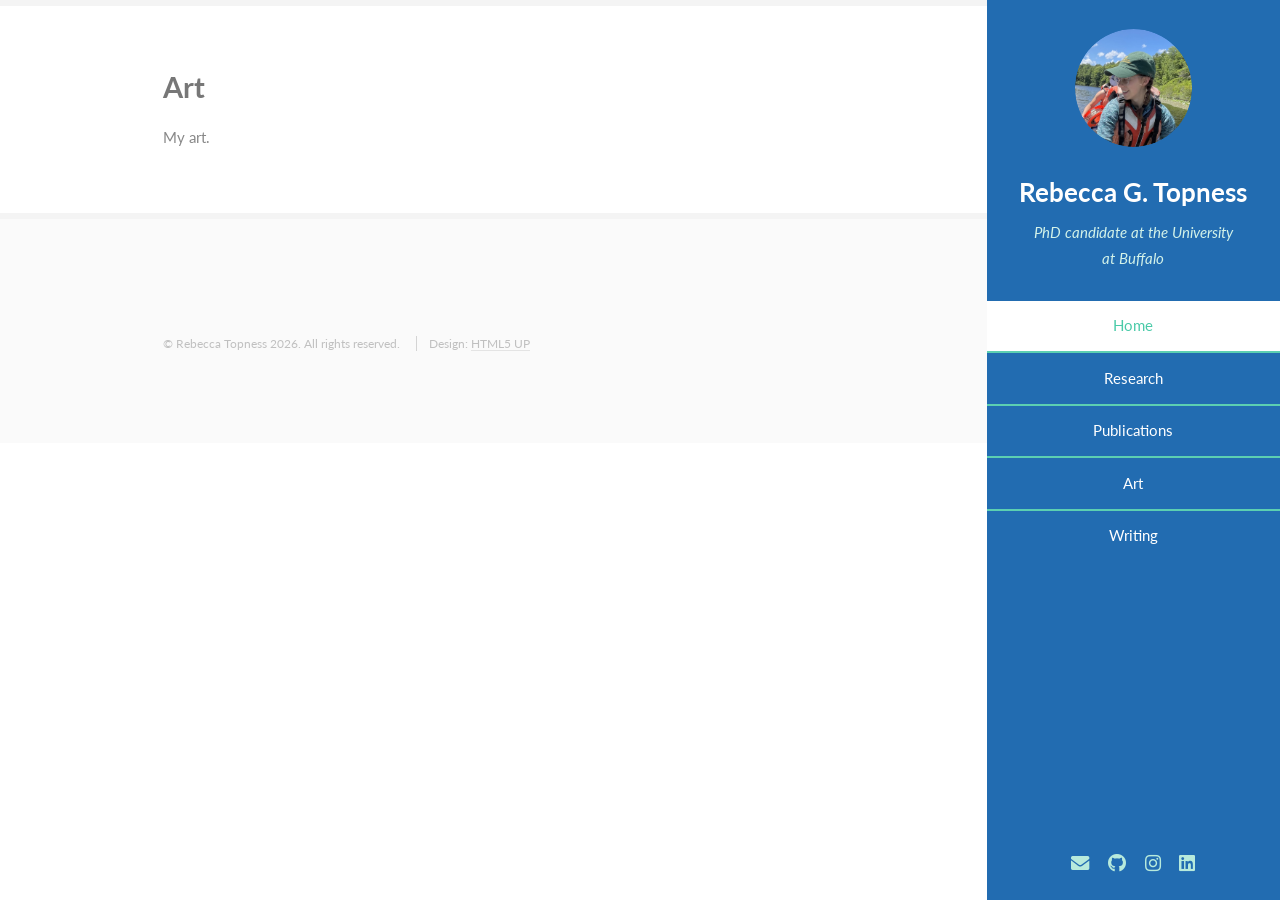
==== commit 73a3a4ef: "Add files via upload" ====
--- a/art.html
+++ b/art.html
@@ -1,97 +1,97 @@
-<!DOCTYPE HTML>
-<!--
-  ART
--->
-<html>
-	<head>
-		<title>Art - Rebecca G. Topness</title>
-    <!--<link rel="icon" type="image/x-icon" href="images/favicon.ico"> ADD THE TAB ICON-->
-		<meta charset="utf-8" />
-		<meta name="viewport" content="width=device-width, initial-scale=1, user-scalable=no" />
-		<link rel="stylesheet" href="assets/css/main.css" />
-	</head>
-	<body class="is-preload">
-
-		<!-- Header -->
-			<section id="header">
-				<header>
-					<span class="image avatar"><img src="images/avatar.jpg" alt="" /></span>
-					<h1 id="logo"><a href="#">Rebecca G. Topness</a></h1>
-					<p>PhD candidate at the University<br />
-					at Buffalo</p>
-				</header>
-				<nav id="nav">
-					<ul>
-						<li><a href="#one" class="active">Home</a></li>
-						<li><a href="#two">Research</a></li>
-						<li><a href="#three">Publications</a></li>
-						<li><a href="Art.html">Art</a></li>
-						<li><a href="Writing.html">Writing</a></li>
-						<!--<li><a href="#four">Contact</a></li> -->
-					</ul>
-				</nav>
-				<footer>
-					<ul class="icons">
-						<li><a href="mailto:rgtopnes@buffalo.edu" class="icon solid fa-envelope"><span class="label">Email</span></a></li>
-						<li><a href="https://github.com/rgtopness" class="icon brands fa-github"><span class="label">Github</span></a></li>
-						<li><a href="https://www.instagram.com/rebeccatopnessart/" class="icon brands fa-instagram"><span class="label">Instagram</span></a></li>
-						<li><a href="https://www.linkedin.com/in/rgtopness/" class="icon brands fa-linkedin"><span class="label">LinkedIn</span></a></li>
-						<!--<li><a href='#' class="icon brands fa-orcid"><span class="label">Orcid</span></a></li> -->
-					</ul>
-				</footer>
-			</section>
-
-		<!-- Wrapper -->
-			<div id="wrapper">
-
-				<!-- Main -->
-					<div id="main">
-						<div id="set-height"></div>
-
-					<section> 
-						<div class="container">
-							<h2>Art</h2>
-							<p>My art.</p>
-						</div>
-					</section>
-
-
-<!-- I WANT TO CHANGE THIS TO A GRID --> 
-
-
-    <!-- Footer -->
-    <section id="footer">
-      <div class="container">
-        <ul class="copyright">
-          <li>&copy; Rebecca Topness 2026. All rights reserved.</li>
-          <li>Design: <a href="http://html5up.net">HTML5 UP</a></li>
-        </ul>
-      </div>
-    </section>
-
-  </div>
-
-  <!-- Scripts -->
-  <script src="assets/js/jquery.min.js"></script>
-  <script src="assets/js/jquery.scrollex.min.js"></script>
-  <script src="assets/js/jquery.scrolly.min.js"></script>
-  <script src="assets/js/browser.min.js"></script>
-  <script src="assets/js/breakpoints.min.js"></script>
-  <script src="assets/js/util.js"></script>
-  <script src="assets/js/main.js"></script>
-
-
-
-
-
-
-
-  
-  
-  
-
-
-
-
-</body>
-</html>
+<!DOCTYPE HTML>
+<!--
+  ART
+-->
+<html>
+	<head>
+		<title>Art - Rebecca G. Topness</title>
+    <!--<link rel="icon" type="image/x-icon" href="images/favicon.ico"> ADD THE TAB ICON-->
+		<meta charset="utf-8" />
+		<meta name="viewport" content="width=device-width, initial-scale=1, user-scalable=no" />
+		<link rel="stylesheet" href="assets/css/main.css" />
+	</head>
+	<body class="is-preload">
+
+		<!-- Header -->
+			<section id="header">
+				<header>
+					<span class="image avatar"><img src="images/avatar.jpg" alt="" /></span>
+					<h1 id="logo"><a href="#">Rebecca G. Topness</a></h1>
+					<p>PhD candidate at the University<br />
+					at Buffalo</p>
+				</header>
+				<nav id="nav">
+					<ul>
+						<li><a href="#one" class="active">Home</a></li>
+						<li><a href="#two">Research</a></li>
+						<li><a href="#three">Publications</a></li>
+						<li><a href="art.html">Art</a></li>
+						<li><a href="writing.html">Writing</a></li>
+						<!--<li><a href="#four">Contact</a></li> -->
+					</ul>
+				</nav>
+				<footer>
+					<ul class="icons">
+						<li><a href="mailto:rgtopnes@buffalo.edu" class="icon solid fa-envelope"><span class="label">Email</span></a></li>
+						<li><a href="https://github.com/rgtopness" class="icon brands fa-github"><span class="label">Github</span></a></li>
+						<li><a href="https://www.instagram.com/rebeccatopnessart/" class="icon brands fa-instagram"><span class="label">Instagram</span></a></li>
+						<li><a href="https://www.linkedin.com/in/rgtopness/" class="icon brands fa-linkedin"><span class="label">LinkedIn</span></a></li>
+						<!--<li><a href='#' class="icon brands fa-orcid"><span class="label">Orcid</span></a></li> -->
+					</ul>
+				</footer>
+			</section>
+
+		<!-- Wrapper -->
+			<div id="wrapper">
+
+				<!-- Main -->
+					<div id="main">
+						<div id="set-height"></div>
+
+					<section> 
+						<div class="container">
+							<h2>Art</h2>
+							<p>My art.</p>
+						</div>
+					</section>
+
+
+<!-- I WANT TO CHANGE THIS TO A GRID --> 
+
+
+    <!-- Footer -->
+    <section id="footer">
+      <div class="container">
+        <ul class="copyright">
+          <li>&copy; Rebecca Topness 2026. All rights reserved.</li>
+          <li>Design: <a href="http://html5up.net">HTML5 UP</a></li>
+        </ul>
+      </div>
+    </section>
+
+  </div>
+
+  <!-- Scripts -->
+  <script src="assets/js/jquery.min.js"></script>
+  <script src="assets/js/jquery.scrollex.min.js"></script>
+  <script src="assets/js/jquery.scrolly.min.js"></script>
+  <script src="assets/js/browser.min.js"></script>
+  <script src="assets/js/breakpoints.min.js"></script>
+  <script src="assets/js/util.js"></script>
+  <script src="assets/js/main.js"></script>
+
+
+
+
+
+
+
+  
+  
+  
+
+
+
+
+</body>
+</html>
--- a/assets/css/main.css
+++ b/assets/css/main.css
@@ -1,3316 +1,3316 @@
-@import url("fontawesome-all.min.css");
-@import url("https://fonts.googleapis.com/css?family=Lato:400,400italic,700,700italic|Source+Code+Pro:400");
-
-/*
-	Read Only by HTML5 UP
-	html5up.net | @ajlkn
-	Free for personal and commercial use under the CCA 3.0 license (html5up.net/license)
-*/
-
-html, body, div, span, applet, object,
-iframe, h1, h2, h3, h4, h5, h6, p, blockquote,
-pre, a, abbr, acronym, address, big, cite,
-code, del, dfn, em, img, ins, kbd, q, s, samp,
-small, strike, strong, sub, sup, tt, var, b,
-u, i, center, dl, dt, dd, ol, ul, li, fieldset,
-form, label, legend, table, caption, tbody,
-tfoot, thead, tr, th, td, article, aside,
-canvas, details, embed, figure, figcaption,
-footer, header, hgroup, menu, nav, output, ruby,
-section, summary, time, mark, audio, video {
-	margin: 0;
-	padding: 0;
-	border: 0;
-	font-size: 100%;
-	font: inherit;
-	vertical-align: baseline;}
-
-article, aside, details, figcaption, figure,
-footer, header, hgroup, menu, nav, section {
-	display: block;}
-
-body {
-	line-height: 1;
-}
-
-ol, ul {
-	list-style: none;
-}
-
-blockquote, q {
-	quotes: none;
-}
-
-	blockquote:before, blockquote:after, q:before, q:after {
-		content: '';
-		content: none;
-	}
-
-table {
-	border-collapse: collapse;
-	border-spacing: 0;
-}
-
-body {
-	-webkit-text-size-adjust: none;
-}
-
-mark {
-	background-color: transparent;
-	color: inherit;
-}
-
-input::-moz-focus-inner {
-	border: 0;
-	padding: 0;
-}
-
-input, select, textarea {
-	-moz-appearance: none;
-	-webkit-appearance: none;
-	-ms-appearance: none;
-	appearance: none;
-}
-
-/* Basic */
-
-	html {
-		box-sizing: border-box;
-	}
-
-	*, *:before, *:after {
-		box-sizing: inherit;
-	}
-
-	body {
-		background: #fff;
-	}
-
-		body.is-preload *, body.is-preload *:before, body.is-preload *:after {
-			-moz-animation: none !important;
-			-webkit-animation: none !important;
-			-ms-animation: none !important;
-			animation: none !important;
-			-moz-transition: none !important;
-			-webkit-transition: none !important;
-			-ms-transition: none !important;
-			transition: none !important;
-		}
-
-	body, input, select, textarea {
-		color: #888;
-		font-family: "Lato", sans-serif;
-		font-size: 16pt;
-		font-weight: 400;
-		line-height: 1.75em;
-	}
-
-	a {
-		-moz-transition: color 0.2s ease-in-out, border-color 0.2s ease-in-out;
-		-webkit-transition: color 0.2s ease-in-out, border-color 0.2s ease-in-out;
-		-ms-transition: color 0.2s ease-in-out, border-color 0.2s ease-in-out;
-		transition: color 0.2s ease-in-out, border-color 0.2s ease-in-out;
-		border-bottom: solid 1px #e4e4e4;
-		color: inherit;
-		text-decoration: none;
-	}
-
-		a:hover {
-			border-bottom-color: transparent;
-			color: #4acaa8 !important;
-		}
-
-	strong, b {
-		color: #777;
-		font-weight: 700;
-	}
-
-	em, i {
-		font-style: italic;
-	}
-
-	p {
-		margin: 0 0 2.25em 0;
-	}
-
-	h1, h2, h3, h4, h5, h6 {
-		color: #777;
-		font-weight: 700;
-		line-height: 1em;
-		margin: 0 0 0.5625em 0;
-	}
-
-		h1 a, h2 a, h3 a, h4 a, h5 a, h6 a {
-			border: 0;
-			color: inherit;
-			text-decoration: none;
-		}
-
-	h2 {
-		font-size: 2em;
-		line-height: 1.5em;
-	}
-
-	h3 {
-		font-size: 1.75em;
-		line-height: 1.5em;
-	}
-
-	h4 {
-		font-size: 1.25em;
-		line-height: 1.5em;
-	}
-
-	h5 {
-		font-size: 0.9em;
-		line-height: 1.5em;
-	}
-
-	h6 {
-		font-size: 0.7em;
-		line-height: 1.5em;
-	}
-
-	sub {
-		font-size: 0.8em;
-		position: relative;
-		top: 0.5em;
-	}
-
-	sup {
-		font-size: 0.8em;
-		position: relative;
-		top: -0.5em;
-	}
-
-	hr {
-		border: 0;
-		border-bottom: solid 2px #f4f4f4;
-		margin: 2.25em 0;
-	}
-
-		hr.major {
-			margin: 3.375em 0;
-		}
-
-	blockquote {
-		border-left: solid 8px #e4e4e4;
-		font-style: italic;
-		margin: 0 0 2.25em 0;
-		padding: 0.5em 0 0.5em 2em;
-	}
-
-	code {
-		background: #555;
-		border-radius: 5px;
-		color: #fff;
-		font-family: "Source Code Pro", monospace;
-		font-size: 0.9em;
-		margin: 0 0.25em;
-		padding: 0.25em 0.65em;
-	}
-
-	pre {
-		font-family: "Source Code Pro", monospace;
-		font-size: 0.9em;
-		margin: 0 0 2.25em 0;
-	}
-
-		pre code {
-			-webkit-overflow-scrolling: touch;
-			display: block;
-			line-height: 1.5em;
-			overflow-x: auto;
-			padding: 1em 1.5em;
-		}
-
-	.align-left {
-		text-align: left;
-	}
-
-	.align-center {
-		text-align: center;
-	}
-
-	.align-right {
-		text-align: right;
-	}
-
-/* Row */
-
-	.row {
-		display: flex;
-		flex-wrap: wrap;
-		box-sizing: border-box;
-		align-items: stretch;
-	}
-
-		.row > * {
-			box-sizing: border-box;
-		}
-
-		.row.gtr-uniform > * > :last-child {
-			margin-bottom: 0;
-		}
-
-		.row.aln-left {
-			justify-content: flex-start;
-		}
-
-		.row.aln-center {
-			justify-content: center;
-		}
-
-		.row.aln-right {
-			justify-content: flex-end;
-		}
-
-		.row.aln-top {
-			align-items: flex-start;
-		}
-
-		.row.aln-middle {
-			align-items: center;
-		}
-
-		.row.aln-bottom {
-			align-items: flex-end;
-		}
-
-		.row > .imp {
-			order: -1;
-		}
-
-		.row > .col-1 {
-			width: 8.33333%;
-		}
-
-		.row > .off-1 {
-			margin-left: 8.33333%;
-		}
-
-		.row > .col-2 {
-			width: 16.66667%;
-		}
-
-		.row > .off-2 {
-			margin-left: 16.66667%;
-		}
-
-		.row > .col-3 {
-			width: 25%;
-		}
-
-		.row > .off-3 {
-			margin-left: 25%;
-		}
-
-		.row > .col-4 {
-			width: 33.33333%;
-		}
-
-		.row > .off-4 {
-			margin-left: 33.33333%;
-		}
-
-		.row > .col-5 {
-			width: 41.66667%;
-		}
-
-		.row > .off-5 {
-			margin-left: 41.66667%;
-		}
-
-		.row > .col-6 {
-			width: 50%;
-		}
-
-		.row > .off-6 {
-			margin-left: 50%;
-		}
-
-		.row > .col-7 {
-			width: 58.33333%;
-		}
-
-		.row > .off-7 {
-			margin-left: 58.33333%;
-		}
-
-		.row > .col-8 {
-			width: 66.66667%;
-		}
-
-		.row > .off-8 {
-			margin-left: 66.66667%;
-		}
-
-		.row > .col-9 {
-			width: 75%;
-		}
-
-		.row > .off-9 {
-			margin-left: 75%;
-		}
-
-		.row > .col-10 {
-			width: 83.33333%;
-		}
-
-		.row > .off-10 {
-			margin-left: 83.33333%;
-		}
-
-		.row > .col-11 {
-			width: 91.66667%;
-		}
-
-		.row > .off-11 {
-			margin-left: 91.66667%;
-		}
-
-		.row > .col-12 {
-			width: 100%;
-		}
-
-		.row > .off-12 {
-			margin-left: 100%;
-		}
-
-		.row.gtr-0 {
-			margin-top: 0;
-			margin-left: 0em;
-		}
-
-			.row.gtr-0 > * {
-				padding: 0 0 0 0em;
-			}
-
-			.row.gtr-0.gtr-uniform {
-				margin-top: 0em;
-			}
-
-				.row.gtr-0.gtr-uniform > * {
-					padding-top: 0em;
-				}
-
-		.row.gtr-25 {
-			margin-top: 0;
-			margin-left: -0.5em;
-		}
-
-			.row.gtr-25 > * {
-				padding: 0 0 0 0.5em;
-			}
-
-			.row.gtr-25.gtr-uniform {
-				margin-top: -0.5em;
-			}
-
-				.row.gtr-25.gtr-uniform > * {
-					padding-top: 0.5em;
-				}
-
-		.row.gtr-50 {
-			margin-top: 0;
-			margin-left: -1em;
-		}
-
-			.row.gtr-50 > * {
-				padding: 0 0 0 1em;
-			}
-
-			.row.gtr-50.gtr-uniform {
-				margin-top: -1em;
-			}
-
-				.row.gtr-50.gtr-uniform > * {
-					padding-top: 1em;
-				}
-
-		.row {
-			margin-top: 0;
-			margin-left: -2em;
-		}
-
-			.row > * {
-				padding: 0 0 0 2em;
-			}
-
-			.row.gtr-uniform {
-				margin-top: -2em;
-			}
-
-				.row.gtr-uniform > * {
-					padding-top: 2em;
-				}
-
-		.row.gtr-150 {
-			margin-top: 0;
-			margin-left: -3em;
-		}
-
-			.row.gtr-150 > * {
-				padding: 0 0 0 3em;
-			}
-
-			.row.gtr-150.gtr-uniform {
-				margin-top: -3em;
-			}
-
-				.row.gtr-150.gtr-uniform > * {
-					padding-top: 3em;
-				}
-
-		.row.gtr-200 {
-			margin-top: 0;
-			margin-left: -4em;
-		}
-
-			.row.gtr-200 > * {
-				padding: 0 0 0 4em;
-			}
-
-			.row.gtr-200.gtr-uniform {
-				margin-top: -4em;
-			}
-
-				.row.gtr-200.gtr-uniform > * {
-					padding-top: 4em;
-				}
-
-		@media screen and (max-width: 1680px) {
-
-			.row {
-				display: flex;
-				flex-wrap: wrap;
-				box-sizing: border-box;
-				align-items: stretch;
-			}
-
-				.row > * {
-					box-sizing: border-box;
-				}
-
-				.row.gtr-uniform > * > :last-child {
-					margin-bottom: 0;
-				}
-
-				.row.aln-left {
-					justify-content: flex-start;
-				}
-
-				.row.aln-center {
-					justify-content: center;
-				}
-
-				.row.aln-right {
-					justify-content: flex-end;
-				}
-
-				.row.aln-top {
-					align-items: flex-start;
-				}
-
-				.row.aln-middle {
-					align-items: center;
-				}
-
-				.row.aln-bottom {
-					align-items: flex-end;
-				}
-
-				.row > .imp-xlarge {
-					order: -1;
-				}
-
-				.row > .col-1-xlarge {
-					width: 8.33333%;
-				}
-
-				.row > .off-1-xlarge {
-					margin-left: 8.33333%;
-				}
-
-				.row > .col-2-xlarge {
-					width: 16.66667%;
-				}
-
-				.row > .off-2-xlarge {
-					margin-left: 16.66667%;
-				}
-
-				.row > .col-3-xlarge {
-					width: 25%;
-				}
-
-				.row > .off-3-xlarge {
-					margin-left: 25%;
-				}
-
-				.row > .col-4-xlarge {
-					width: 33.33333%;
-				}
-
-				.row > .off-4-xlarge {
-					margin-left: 33.33333%;
-				}
-
-				.row > .col-5-xlarge {
-					width: 41.66667%;
-				}
-
-				.row > .off-5-xlarge {
-					margin-left: 41.66667%;
-				}
-
-				.row > .col-6-xlarge {
-					width: 50%;
-				}
-
-				.row > .off-6-xlarge {
-					margin-left: 50%;
-				}
-
-				.row > .col-7-xlarge {
-					width: 58.33333%;
-				}
-
-				.row > .off-7-xlarge {
-					margin-left: 58.33333%;
-				}
-
-				.row > .col-8-xlarge {
-					width: 66.66667%;
-				}
-
-				.row > .off-8-xlarge {
-					margin-left: 66.66667%;
-				}
-
-				.row > .col-9-xlarge {
-					width: 75%;
-				}
-
-				.row > .off-9-xlarge {
-					margin-left: 75%;
-				}
-
-				.row > .col-10-xlarge {
-					width: 83.33333%;
-				}
-
-				.row > .off-10-xlarge {
-					margin-left: 83.33333%;
-				}
-
-				.row > .col-11-xlarge {
-					width: 91.66667%;
-				}
-
-				.row > .off-11-xlarge {
-					margin-left: 91.66667%;
-				}
-
-				.row > .col-12-xlarge {
-					width: 100%;
-				}
-
-				.row > .off-12-xlarge {
-					margin-left: 100%;
-				}
-
-				.row.gtr-0 {
-					margin-top: 0;
-					margin-left: 0em;
-				}
-
-					.row.gtr-0 > * {
-						padding: 0 0 0 0em;
-					}
-
-					.row.gtr-0.gtr-uniform {
-						margin-top: 0em;
-					}
-
-						.row.gtr-0.gtr-uniform > * {
-							padding-top: 0em;
-						}
-
-				.row.gtr-25 {
-					margin-top: 0;
-					margin-left: -0.5em;
-				}
-
-					.row.gtr-25 > * {
-						padding: 0 0 0 0.5em;
-					}
-
-					.row.gtr-25.gtr-uniform {
-						margin-top: -0.5em;
-					}
-
-						.row.gtr-25.gtr-uniform > * {
-							padding-top: 0.5em;
-						}
-
-				.row.gtr-50 {
-					margin-top: 0;
-					margin-left: -1em;
-				}
-
-					.row.gtr-50 > * {
-						padding: 0 0 0 1em;
-					}
-
-					.row.gtr-50.gtr-uniform {
-						margin-top: -1em;
-					}
-
-						.row.gtr-50.gtr-uniform > * {
-							padding-top: 1em;
-						}
-
-				.row {
-					margin-top: 0;
-					margin-left: -2em;
-				}
-
-					.row > * {
-						padding: 0 0 0 2em;
-					}
-
-					.row.gtr-uniform {
-						margin-top: -2em;
-					}
-
-						.row.gtr-uniform > * {
-							padding-top: 2em;
-						}
-
-				.row.gtr-150 {
-					margin-top: 0;
-					margin-left: -3em;
-				}
-
-					.row.gtr-150 > * {
-						padding: 0 0 0 3em;
-					}
-
-					.row.gtr-150.gtr-uniform {
-						margin-top: -3em;
-					}
-
-						.row.gtr-150.gtr-uniform > * {
-							padding-top: 3em;
-						}
-
-				.row.gtr-200 {
-					margin-top: 0;
-					margin-left: -4em;
-				}
-
-					.row.gtr-200 > * {
-						padding: 0 0 0 4em;
-					}
-
-					.row.gtr-200.gtr-uniform {
-						margin-top: -4em;
-					}
-
-						.row.gtr-200.gtr-uniform > * {
-							padding-top: 4em;
-						}
-
-		}
-
-		@media screen and (max-width: 1280px) {
-
-			.row {
-				display: flex;
-				flex-wrap: wrap;
-				box-sizing: border-box;
-				align-items: stretch;
-			}
-
-				.row > * {
-					box-sizing: border-box;
-				}
-
-				.row.gtr-uniform > * > :last-child {
-					margin-bottom: 0;
-				}
-
-				.row.aln-left {
-					justify-content: flex-start;
-				}
-
-				.row.aln-center {
-					justify-content: center;
-				}
-
-				.row.aln-right {
-					justify-content: flex-end;
-				}
-
-				.row.aln-top {
-					align-items: flex-start;
-				}
-
-				.row.aln-middle {
-					align-items: center;
-				}
-
-				.row.aln-bottom {
-					align-items: flex-end;
-				}
-
-				.row > .imp-large {
-					order: -1;
-				}
-
-				.row > .col-1-large {
-					width: 8.33333%;
-				}
-
-				.row > .off-1-large {
-					margin-left: 8.33333%;
-				}
-
-				.row > .col-2-large {
-					width: 16.66667%;
-				}
-
-				.row > .off-2-large {
-					margin-left: 16.66667%;
-				}
-
-				.row > .col-3-large {
-					width: 25%;
-				}
-
-				.row > .off-3-large {
-					margin-left: 25%;
-				}
-
-				.row > .col-4-large {
-					width: 33.33333%;
-				}
-
-				.row > .off-4-large {
-					margin-left: 33.33333%;
-				}
-
-				.row > .col-5-large {
-					width: 41.66667%;
-				}
-
-				.row > .off-5-large {
-					margin-left: 41.66667%;
-				}
-
-				.row > .col-6-large {
-					width: 50%;
-				}
-
-				.row > .off-6-large {
-					margin-left: 50%;
-				}
-
-				.row > .col-7-large {
-					width: 58.33333%;
-				}
-
-				.row > .off-7-large {
-					margin-left: 58.33333%;
-				}
-
-				.row > .col-8-large {
-					width: 66.66667%;
-				}
-
-				.row > .off-8-large {
-					margin-left: 66.66667%;
-				}
-
-				.row > .col-9-large {
-					width: 75%;
-				}
-
-				.row > .off-9-large {
-					margin-left: 75%;
-				}
-
-				.row > .col-10-large {
-					width: 83.33333%;
-				}
-
-				.row > .off-10-large {
-					margin-left: 83.33333%;
-				}
-
-				.row > .col-11-large {
-					width: 91.66667%;
-				}
-
-				.row > .off-11-large {
-					margin-left: 91.66667%;
-				}
-
-				.row > .col-12-large {
-					width: 100%;
-				}
-
-				.row > .off-12-large {
-					margin-left: 100%;
-				}
-
-				.row.gtr-0 {
-					margin-top: 0;
-					margin-left: 0em;
-				}
-
-					.row.gtr-0 > * {
-						padding: 0 0 0 0em;
-					}
-
-					.row.gtr-0.gtr-uniform {
-						margin-top: 0em;
-					}
-
-						.row.gtr-0.gtr-uniform > * {
-							padding-top: 0em;
-						}
-
-				.row.gtr-25 {
-					margin-top: 0;
-					margin-left: -0.375em;
-				}
-
-					.row.gtr-25 > * {
-						padding: 0 0 0 0.375em;
-					}
-
-					.row.gtr-25.gtr-uniform {
-						margin-top: -0.375em;
-					}
-
-						.row.gtr-25.gtr-uniform > * {
-							padding-top: 0.375em;
-						}
-
-				.row.gtr-50 {
-					margin-top: 0;
-					margin-left: -0.75em;
-				}
-
-					.row.gtr-50 > * {
-						padding: 0 0 0 0.75em;
-					}
-
-					.row.gtr-50.gtr-uniform {
-						margin-top: -0.75em;
-					}
-
-						.row.gtr-50.gtr-uniform > * {
-							padding-top: 0.75em;
-						}
-
-				.row {
-					margin-top: 0;
-					margin-left: -1.5em;
-				}
-
-					.row > * {
-						padding: 0 0 0 1.5em;
-					}
-
-					.row.gtr-uniform {
-						margin-top: -1.5em;
-					}
-
-						.row.gtr-uniform > * {
-							padding-top: 1.5em;
-						}
-
-				.row.gtr-150 {
-					margin-top: 0;
-					margin-left: -2.25em;
-				}
-
-					.row.gtr-150 > * {
-						padding: 0 0 0 2.25em;
-					}
-
-					.row.gtr-150.gtr-uniform {
-						margin-top: -2.25em;
-					}
-
-						.row.gtr-150.gtr-uniform > * {
-							padding-top: 2.25em;
-						}
-
-				.row.gtr-200 {
-					margin-top: 0;
-					margin-left: -3em;
-				}
-
-					.row.gtr-200 > * {
-						padding: 0 0 0 3em;
-					}
-
-					.row.gtr-200.gtr-uniform {
-						margin-top: -3em;
-					}
-
-						.row.gtr-200.gtr-uniform > * {
-							padding-top: 3em;
-						}
-
-		}
-
-		@media screen and (max-width: 1024px) {
-
-			.row {
-				display: flex;
-				flex-wrap: wrap;
-				box-sizing: border-box;
-				align-items: stretch;
-			}
-
-				.row > * {
-					box-sizing: border-box;
-				}
-
-				.row.gtr-uniform > * > :last-child {
-					margin-bottom: 0;
-				}
-
-				.row.aln-left {
-					justify-content: flex-start;
-				}
-
-				.row.aln-center {
-					justify-content: center;
-				}
-
-				.row.aln-right {
-					justify-content: flex-end;
-				}
-
-				.row.aln-top {
-					align-items: flex-start;
-				}
-
-				.row.aln-middle {
-					align-items: center;
-				}
-
-				.row.aln-bottom {
-					align-items: flex-end;
-				}
-
-				.row > .imp-medium {
-					order: -1;
-				}
-
-				.row > .col-1-medium {
-					width: 8.33333%;
-				}
-
-				.row > .off-1-medium {
-					margin-left: 8.33333%;
-				}
-
-				.row > .col-2-medium {
-					width: 16.66667%;
-				}
-
-				.row > .off-2-medium {
-					margin-left: 16.66667%;
-				}
-
-				.row > .col-3-medium {
-					width: 25%;
-				}
-
-				.row > .off-3-medium {
-					margin-left: 25%;
-				}
-
-				.row > .col-4-medium {
-					width: 33.33333%;
-				}
-
-				.row > .off-4-medium {
-					margin-left: 33.33333%;
-				}
-
-				.row > .col-5-medium {
-					width: 41.66667%;
-				}
-
-				.row > .off-5-medium {
-					margin-left: 41.66667%;
-				}
-
-				.row > .col-6-medium {
-					width: 50%;
-				}
-
-				.row > .off-6-medium {
-					margin-left: 50%;
-				}
-
-				.row > .col-7-medium {
-					width: 58.33333%;
-				}
-
-				.row > .off-7-medium {
-					margin-left: 58.33333%;
-				}
-
-				.row > .col-8-medium {
-					width: 66.66667%;
-				}
-
-				.row > .off-8-medium {
-					margin-left: 66.66667%;
-				}
-
-				.row > .col-9-medium {
-					width: 75%;
-				}
-
-				.row > .off-9-medium {
-					margin-left: 75%;
-				}
-
-				.row > .col-10-medium {
-					width: 83.33333%;
-				}
-
-				.row > .off-10-medium {
-					margin-left: 83.33333%;
-				}
-
-				.row > .col-11-medium {
-					width: 91.66667%;
-				}
-
-				.row > .off-11-medium {
-					margin-left: 91.66667%;
-				}
-
-				.row > .col-12-medium {
-					width: 100%;
-				}
-
-				.row > .off-12-medium {
-					margin-left: 100%;
-				}
-
-				.row.gtr-0 {
-					margin-top: 0;
-					margin-left: 0em;
-				}
-
-					.row.gtr-0 > * {
-						padding: 0 0 0 0em;
-					}
-
-					.row.gtr-0.gtr-uniform {
-						margin-top: 0em;
-					}
-
-						.row.gtr-0.gtr-uniform > * {
-							padding-top: 0em;
-						}
-
-				.row.gtr-25 {
-					margin-top: 0;
-					margin-left: -0.375em;
-				}
-
-					.row.gtr-25 > * {
-						padding: 0 0 0 0.375em;
-					}
-
-					.row.gtr-25.gtr-uniform {
-						margin-top: -0.375em;
-					}
-
-						.row.gtr-25.gtr-uniform > * {
-							padding-top: 0.375em;
-						}
-
-				.row.gtr-50 {
-					margin-top: 0;
-					margin-left: -0.75em;
-				}
-
-					.row.gtr-50 > * {
-						padding: 0 0 0 0.75em;
-					}
-
-					.row.gtr-50.gtr-uniform {
-						margin-top: -0.75em;
-					}
-
-						.row.gtr-50.gtr-uniform > * {
-							padding-top: 0.75em;
-						}
-
-				.row {
-					margin-top: 0;
-					margin-left: -1.5em;
-				}
-
-					.row > * {
-						padding: 0 0 0 1.5em;
-					}
-
-					.row.gtr-uniform {
-						margin-top: -1.5em;
-					}
-
-						.row.gtr-uniform > * {
-							padding-top: 1.5em;
-						}
-
-				.row.gtr-150 {
-					margin-top: 0;
-					margin-left: -2.25em;
-				}
-
-					.row.gtr-150 > * {
-						padding: 0 0 0 2.25em;
-					}
-
-					.row.gtr-150.gtr-uniform {
-						margin-top: -2.25em;
-					}
-
-						.row.gtr-150.gtr-uniform > * {
-							padding-top: 2.25em;
-						}
-
-				.row.gtr-200 {
-					margin-top: 0;
-					margin-left: -3em;
-				}
-
-					.row.gtr-200 > * {
-						padding: 0 0 0 3em;
-					}
-
-					.row.gtr-200.gtr-uniform {
-						margin-top: -3em;
-					}
-
-						.row.gtr-200.gtr-uniform > * {
-							padding-top: 3em;
-						}
-
-		}
-
-		@media screen and (max-width: 736px) {
-
-			.row {
-				display: flex;
-				flex-wrap: wrap;
-				box-sizing: border-box;
-				align-items: stretch;
-			}
-
-				.row > * {
-					box-sizing: border-box;
-				}
-
-				.row.gtr-uniform > * > :last-child {
-					margin-bottom: 0;
-				}
-
-				.row.aln-left {
-					justify-content: flex-start;
-				}
-
-				.row.aln-center {
-					justify-content: center;
-				}
-
-				.row.aln-right {
-					justify-content: flex-end;
-				}
-
-				.row.aln-top {
-					align-items: flex-start;
-				}
-
-				.row.aln-middle {
-					align-items: center;
-				}
-
-				.row.aln-bottom {
-					align-items: flex-end;
-				}
-
-				.row > .imp-small {
-					order: -1;
-				}
-
-				.row > .col-1-small {
-					width: 8.33333%;
-				}
-
-				.row > .off-1-small {
-					margin-left: 8.33333%;
-				}
-
-				.row > .col-2-small {
-					width: 16.66667%;
-				}
-
-				.row > .off-2-small {
-					margin-left: 16.66667%;
-				}
-
-				.row > .col-3-small {
-					width: 25%;
-				}
-
-				.row > .off-3-small {
-					margin-left: 25%;
-				}
-
-				.row > .col-4-small {
-					width: 33.33333%;
-				}
-
-				.row > .off-4-small {
-					margin-left: 33.33333%;
-				}
-
-				.row > .col-5-small {
-					width: 41.66667%;
-				}
-
-				.row > .off-5-small {
-					margin-left: 41.66667%;
-				}
-
-				.row > .col-6-small {
-					width: 50%;
-				}
-
-				.row > .off-6-small {
-					margin-left: 50%;
-				}
-
-				.row > .col-7-small {
-					width: 58.33333%;
-				}
-
-				.row > .off-7-small {
-					margin-left: 58.33333%;
-				}
-
-				.row > .col-8-small {
-					width: 66.66667%;
-				}
-
-				.row > .off-8-small {
-					margin-left: 66.66667%;
-				}
-
-				.row > .col-9-small {
-					width: 75%;
-				}
-
-				.row > .off-9-small {
-					margin-left: 75%;
-				}
-
-				.row > .col-10-small {
-					width: 83.33333%;
-				}
-
-				.row > .off-10-small {
-					margin-left: 83.33333%;
-				}
-
-				.row > .col-11-small {
-					width: 91.66667%;
-				}
-
-				.row > .off-11-small {
-					margin-left: 91.66667%;
-				}
-
-				.row > .col-12-small {
-					width: 100%;
-				}
-
-				.row > .off-12-small {
-					margin-left: 100%;
-				}
-
-				.row.gtr-0 {
-					margin-top: 0;
-					margin-left: 0em;
-				}
-
-					.row.gtr-0 > * {
-						padding: 0 0 0 0em;
-					}
-
-					.row.gtr-0.gtr-uniform {
-						margin-top: 0em;
-					}
-
-						.row.gtr-0.gtr-uniform > * {
-							padding-top: 0em;
-						}
-
-				.row.gtr-25 {
-					margin-top: 0;
-					margin-left: -0.3125em;
-				}
-
-					.row.gtr-25 > * {
-						padding: 0 0 0 0.3125em;
-					}
-
-					.row.gtr-25.gtr-uniform {
-						margin-top: -0.3125em;
-					}
-
-						.row.gtr-25.gtr-uniform > * {
-							padding-top: 0.3125em;
-						}
-
-				.row.gtr-50 {
-					margin-top: 0;
-					margin-left: -0.625em;
-				}
-
-					.row.gtr-50 > * {
-						padding: 0 0 0 0.625em;
-					}
-
-					.row.gtr-50.gtr-uniform {
-						margin-top: -0.625em;
-					}
-
-						.row.gtr-50.gtr-uniform > * {
-							padding-top: 0.625em;
-						}
-
-				.row {
-					margin-top: 0;
-					margin-left: -1.25em;
-				}
-
-					.row > * {
-						padding: 0 0 0 1.25em;
-					}
-
-					.row.gtr-uniform {
-						margin-top: -1.25em;
-					}
-
-						.row.gtr-uniform > * {
-							padding-top: 1.25em;
-						}
-
-				.row.gtr-150 {
-					margin-top: 0;
-					margin-left: -1.875em;
-				}
-
-					.row.gtr-150 > * {
-						padding: 0 0 0 1.875em;
-					}
-
-					.row.gtr-150.gtr-uniform {
-						margin-top: -1.875em;
-					}
-
-						.row.gtr-150.gtr-uniform > * {
-							padding-top: 1.875em;
-						}
-
-				.row.gtr-200 {
-					margin-top: 0;
-					margin-left: -2.5em;
-				}
-
-					.row.gtr-200 > * {
-						padding: 0 0 0 2.5em;
-					}
-
-					.row.gtr-200.gtr-uniform {
-						margin-top: -2.5em;
-					}
-
-						.row.gtr-200.gtr-uniform > * {
-							padding-top: 2.5em;
-						}
-
-		}
-
-		@media screen and (max-width: 480px) {
-
-			.row {
-				display: flex;
-				flex-wrap: wrap;
-				box-sizing: border-box;
-				align-items: stretch;
-			}
-
-				.row > * {
-					box-sizing: border-box;
-				}
-
-				.row.gtr-uniform > * > :last-child {
-					margin-bottom: 0;
-				}
-
-				.row.aln-left {
-					justify-content: flex-start;
-				}
-
-				.row.aln-center {
-					justify-content: center;
-				}
-
-				.row.aln-right {
-					justify-content: flex-end;
-				}
-
-				.row.aln-top {
-					align-items: flex-start;
-				}
-
-				.row.aln-middle {
-					align-items: center;
-				}
-
-				.row.aln-bottom {
-					align-items: flex-end;
-				}
-
-				.row > .imp-xsmall {
-					order: -1;
-				}
-
-				.row > .col-1-xsmall {
-					width: 8.33333%;
-				}
-
-				.row > .off-1-xsmall {
-					margin-left: 8.33333%;
-				}
-
-				.row > .col-2-xsmall {
-					width: 16.66667%;
-				}
-
-				.row > .off-2-xsmall {
-					margin-left: 16.66667%;
-				}
-
-				.row > .col-3-xsmall {
-					width: 25%;
-				}
-
-				.row > .off-3-xsmall {
-					margin-left: 25%;
-				}
-
-				.row > .col-4-xsmall {
-					width: 33.33333%;
-				}
-
-				.row > .off-4-xsmall {
-					margin-left: 33.33333%;
-				}
-
-				.row > .col-5-xsmall {
-					width: 41.66667%;
-				}
-
-				.row > .off-5-xsmall {
-					margin-left: 41.66667%;
-				}
-
-				.row > .col-6-xsmall {
-					width: 50%;
-				}
-
-				.row > .off-6-xsmall {
-					margin-left: 50%;
-				}
-
-				.row > .col-7-xsmall {
-					width: 58.33333%;
-				}
-
-				.row > .off-7-xsmall {
-					margin-left: 58.33333%;
-				}
-
-				.row > .col-8-xsmall {
-					width: 66.66667%;
-				}
-
-				.row > .off-8-xsmall {
-					margin-left: 66.66667%;
-				}
-
-				.row > .col-9-xsmall {
-					width: 75%;
-				}
-
-				.row > .off-9-xsmall {
-					margin-left: 75%;
-				}
-
-				.row > .col-10-xsmall {
-					width: 83.33333%;
-				}
-
-				.row > .off-10-xsmall {
-					margin-left: 83.33333%;
-				}
-
-				.row > .col-11-xsmall {
-					width: 91.66667%;
-				}
-
-				.row > .off-11-xsmall {
-					margin-left: 91.66667%;
-				}
-
-				.row > .col-12-xsmall {
-					width: 100%;
-				}
-
-				.row > .off-12-xsmall {
-					margin-left: 100%;
-				}
-
-				.row.gtr-0 {
-					margin-top: 0;
-					margin-left: 0em;
-				}
-
-					.row.gtr-0 > * {
-						padding: 0 0 0 0em;
-					}
-
-					.row.gtr-0.gtr-uniform {
-						margin-top: 0em;
-					}
-
-						.row.gtr-0.gtr-uniform > * {
-							padding-top: 0em;
-						}
-
-				.row.gtr-25 {
-					margin-top: 0;
-					margin-left: -0.3125em;
-				}
-
-					.row.gtr-25 > * {
-						padding: 0 0 0 0.3125em;
-					}
-
-					.row.gtr-25.gtr-uniform {
-						margin-top: -0.3125em;
-					}
-
-						.row.gtr-25.gtr-uniform > * {
-							padding-top: 0.3125em;
-						}
-
-				.row.gtr-50 {
-					margin-top: 0;
-					margin-left: -0.625em;
-				}
-
-					.row.gtr-50 > * {
-						padding: 0 0 0 0.625em;
-					}
-
-					.row.gtr-50.gtr-uniform {
-						margin-top: -0.625em;
-					}
-
-						.row.gtr-50.gtr-uniform > * {
-							padding-top: 0.625em;
-						}
-
-				.row {
-					margin-top: 0;
-					margin-left: -1.25em;
-				}
-
-					.row > * {
-						padding: 0 0 0 1.25em;
-					}
-
-					.row.gtr-uniform {
-						margin-top: -1.25em;
-					}
-
-						.row.gtr-uniform > * {
-							padding-top: 1.25em;
-						}
-
-				.row.gtr-150 {
-					margin-top: 0;
-					margin-left: -1.875em;
-				}
-
-					.row.gtr-150 > * {
-						padding: 0 0 0 1.875em;
-					}
-
-					.row.gtr-150.gtr-uniform {
-						margin-top: -1.875em;
-					}
-
-						.row.gtr-150.gtr-uniform > * {
-							padding-top: 1.875em;
-						}
-
-				.row.gtr-200 {
-					margin-top: 0;
-					margin-left: -2.5em;
-				}
-
-					.row.gtr-200 > * {
-						padding: 0 0 0 2.5em;
-					}
-
-					.row.gtr-200.gtr-uniform {
-						margin-top: -2.5em;
-					}
-
-						.row.gtr-200.gtr-uniform > * {
-							padding-top: 2.5em;
-						}
-
-		}
-
-/* Container */
-
-	.container {
-		margin: 0 auto;
-		max-width: calc(100% - 4.5em);
-		width: 45em;
-	}
-
-		.container.xsmall {
-			width: 11.25em;
-		}
-
-		.container.small {
-			width: 22.5em;
-		}
-
-		.container.medium {
-			width: 33.75em;
-		}
-
-		.container.large {
-			width: 56.25em;
-		}
-
-		.container.xlarge {
-			width: 67.5em;
-		}
-
-		.container.max {
-			width: 100%;
-		}
-
-		@media screen and (max-width: 1024px) {
-
-			.container {
-				width: 100% !important;
-			}
-
-		}
-
-		@media screen and (max-width: 480px) {
-
-			.container {
-				max-width: calc(100% - 3.375em);
-			}
-
-		}
-
-/* Section/Article */
-
-	section.special, article.special {
-		text-align: center;
-	}
-
-	header p {
-		color: #aaa;
-		position: relative;
-		margin: 0 0 1.6875em 0;
-	}
-
-	header h2 + p {
-		font-size: 1.25em;
-		margin-top: -0.5em;
-		line-height: 1.5em;
-	}
-
-	header h3 + p {
-		font-size: 1.1em;
-		margin-top: -0.35em;
-		line-height: 1.5em;
-	}
-
-	header h4 + p,
-	header h5 + p,
-	header h6 + p {
-		font-size: 0.9em;
-		margin-top: -0.25em;
-		line-height: 1.5em;
-	}
-
-	header.major h2 {
-		color: #4acaa8;
-		font-size: 3.5em;
-	}
-
-		header.major h2 + p {
-			color: #777;
-			font-size: 1.75em;
-			font-weight: 700;
-			margin-top: -0.75em;
-		}
-
-/* Form */
-
-	form {
-		margin: 0 0 2.25em 0;
-	}
-
-	label {
-		color: #777;
-		display: block;
-		font-size: 0.9em;
-		font-weight: 700;
-		margin: 0 0 1.125em 0;
-	}
-
-	input::-moz-focus-inner {
-		border: 0;
-		padding: 0;
-	}
-
-	input[type="text"],
-	input[type="password"],
-	input[type="email"],
-	select,
-	textarea {
-		-moz-appearance: none;
-		-webkit-appearance: none;
-		-ms-appearance: none;
-		appearance: none;
-		border-radius: 5px;
-		border: none;
-		border: solid 2px #e4e4e4;
-		color: inherit;
-		display: block;
-		outline: 0;
-		padding: 0 1em;
-		text-decoration: none;
-		width: 100%;
-	}
-
-		input[type="text"]:invalid,
-		input[type="password"]:invalid,
-		input[type="email"]:invalid,
-		select:invalid,
-		textarea:invalid {
-			box-shadow: none;
-		}
-
-		input[type="text"]:focus,
-		input[type="password"]:focus,
-		input[type="email"]:focus,
-		select:focus,
-		textarea:focus {
-			border-color: #4acaa8;
-		}
-
-	select {
-		background-image: url("data:image/svg+xml;charset=utf8,%3Csvg xmlns='http://www.w3.org/2000/svg' width='40' height='40' preserveAspectRatio='none' viewBox='0 0 40 40'%3E%3Cpath d='M9.4,12.3l10.4,10.4l10.4-10.4c0.2-0.2,0.5-0.4,0.9-0.4c0.3,0,0.6,0.1,0.9,0.4l3.3,3.3c0.2,0.2,0.4,0.5,0.4,0.9 c0,0.4-0.1,0.6-0.4,0.9L20.7,31.9c-0.2,0.2-0.5,0.4-0.9,0.4c-0.3,0-0.6-0.1-0.9-0.4L4.3,17.3c-0.2-0.2-0.4-0.5-0.4-0.9 c0-0.4,0.1-0.6,0.4-0.9l3.3-3.3c0.2-0.2,0.5-0.4,0.9-0.4S9.1,12.1,9.4,12.3z' fill='%23e4e4e4' /%3E%3C/svg%3E");
-		background-size: 1.25em;
-		background-repeat: no-repeat;
-		background-position: calc(100% - 1em) center;
-		height: 2.75em;
-		padding-right: 2.75em;
-		text-overflow: ellipsis;
-	}
-
-		select option {
-			color: #777;
-			background: #fff;
-		}
-
-		select:focus::-ms-value {
-			background-color: transparent;
-		}
-
-		select::-ms-expand {
-			display: none;
-		}
-
-	input[type="text"],
-	input[type="password"],
-	input[type="email"],
-	select {
-		height: 2.75em;
-	}
-
-	textarea {
-		padding: 0.75em 1em;
-	}
-
-	input[type="checkbox"],
-	input[type="radio"] {
-		-moz-appearance: none;
-		-webkit-appearance: none;
-		-ms-appearance: none;
-		appearance: none;
-		display: block;
-		float: left;
-		margin-right: -2em;
-		opacity: 0;
-		width: 1em;
-		z-index: -1;
-	}
-
-		input[type="checkbox"] + label,
-		input[type="radio"] + label {
-			text-decoration: none;
-			color: #888;
-			cursor: pointer;
-			display: inline-block;
-			font-size: 1em;
-			font-weight: 400;
-			padding-left: 2.4em;
-			padding-right: 0.75em;
-			position: relative;
-		}
-
-			input[type="checkbox"] + label:before,
-			input[type="radio"] + label:before {
-				-moz-osx-font-smoothing: grayscale;
-				-webkit-font-smoothing: antialiased;
-				display: inline-block;
-				font-style: normal;
-				font-variant: normal;
-				text-rendering: auto;
-				line-height: 1;
-				text-transform: none !important;
-				font-family: 'Font Awesome 5 Free';
-				font-weight: 900;
-			}
-
-			input[type="checkbox"] + label:before,
-			input[type="radio"] + label:before {
-				background: #fafafa;
-				border-radius: 5px;
-				border: solid 2px #e4e4e4;
-				content: '';
-				display: inline-block;
-				font-size: 0.8em;
-				height: 2.0625em;
-				left: 0;
-				line-height: 2.0625em;
-				position: absolute;
-				text-align: center;
-				top: 0;
-				width: 2.0625em;
-			}
-
-		input[type="checkbox"]:checked + label:before,
-		input[type="radio"]:checked + label:before {
-			background: #989898;
-			border-color: #989898;
-			color: #ffffff;
-			content: '\f00c';
-		}
-
-		input[type="checkbox"]:focus + label:before,
-		input[type="radio"]:focus + label:before {
-			border-color: #4acaa8;
-		}
-
-	input[type="checkbox"] + label:before {
-		border-radius: 5px;
-	}
-
-	input[type="radio"] + label:before {
-		border-radius: 100%;
-	}
-
-	::-webkit-input-placeholder {
-		color: #aaa !important;
-		font-style: italic;
-		opacity: 1.0;
-	}
-
-	:-moz-placeholder {
-		color: #aaa !important;
-		font-style: italic;
-		opacity: 1.0;
-	}
-
-	::-moz-placeholder {
-		color: #aaa !important;
-		font-style: italic;
-		opacity: 1.0;
-	}
-
-	:-ms-input-placeholder {
-		color: #aaa !important;
-		font-style: italic;
-		opacity: 1.0;
-	}
-
-/* Box */
-
-	.box {
-		border-radius: 5px;
-		border: solid 2px #e4e4e4;
-		margin-bottom: 2.25em;
-		padding: 1.5em;
-	}
-
-		.box > :last-child,
-		.box > :last-child > :last-child,
-		.box > :last-child > :last-child > :last-child {
-			margin-bottom: 0;
-		}
-
-		.box.alt {
-			border: 0;
-			border-radius: 0;
-			padding: 0;
-		}
-
-/* Icon */
-
-	.icon {
-		text-decoration: none;
-		border-bottom: none;
-		position: relative;
-	}
-
-		.icon:before {
-			-moz-osx-font-smoothing: grayscale;
-			-webkit-font-smoothing: antialiased;
-			display: inline-block;
-			font-style: normal;
-			font-variant: normal;
-			text-rendering: auto;
-			line-height: 1;
-			text-transform: none !important;
-			font-family: 'Font Awesome 5 Free';
-			font-weight: 400;
-		}
-
-		.icon > .label {
-			display: none;
-		}
-
-		.icon:before {
-			line-height: inherit;
-		}
-
-		.icon.solid:before {
-			font-weight: 900;
-		}
-
-		.icon.brands:before {
-			font-family: 'Font Awesome 5 Brands';
-		}
-
-/* Image */
-
-	.image {
-		border-radius: 5px;
-		border: 0;
-		display: inline-block;
-		position: relative;
-	}
-
-		.image[data-position] img {
-			-moz-object-fit: cover;
-			-webkit-object-fit: cover;
-			-ms-object-fit: cover;
-			object-fit: cover;
-			display: block;
-			position: absolute;
-			top: 0;
-			left: 0;
-			width: 100%;
-			height: 100%;
-		}
-
-		.image[data-position="top left"] img {
-			-moz-object-position: top left;
-			-webkit-object-position: top left;
-			-ms-object-position: top left;
-			object-position: top left;
-		}
-
-		.image[data-position="top"] img {
-			-moz-object-position: top;
-			-webkit-object-position: top;
-			-ms-object-position: top;
-			object-position: top;
-		}
-
-		.image[data-position="top right"] img {
-			-moz-object-position: top right;
-			-webkit-object-position: top right;
-			-ms-object-position: top right;
-			object-position: top right;
-		}
-
-		.image[data-position="right"] img {
-			-moz-object-position: right;
-			-webkit-object-position: right;
-			-ms-object-position: right;
-			object-position: right;
-		}
-
-		.image[data-position="bottom right"] img {
-			-moz-object-position: bottom right;
-			-webkit-object-position: bottom right;
-			-ms-object-position: bottom right;
-			object-position: bottom right;
-		}
-
-		.image[data-position="bottom"] img {
-			-moz-object-position: bottom;
-			-webkit-object-position: bottom;
-			-ms-object-position: bottom;
-			object-position: bottom;
-		}
-
-		.image[data-position="bottom left"] img {
-			-moz-object-position: bottom left;
-			-webkit-object-position: bottom left;
-			-ms-object-position: bottom left;
-			object-position: bottom left;
-		}
-
-		.image[data-position="left"] img {
-			-moz-object-position: left;
-			-webkit-object-position: left;
-			-ms-object-position: left;
-			object-position: left;
-		}
-
-		.image[data-position="center"] img {
-			-moz-object-position: center;
-			-webkit-object-position: center;
-			-ms-object-position: center;
-			object-position: center;
-		}
-
-		.image[data-position="25% 25%"] img {
-			-moz-object-position: 25% 25%;
-			-webkit-object-position: 25% 25%;
-			-ms-object-position: 25% 25%;
-			object-position: 25% 25%;
-		}
-
-		.image[data-position="75% 25%"] img {
-			-moz-object-position: 75% 25%;
-			-webkit-object-position: 75% 25%;
-			-ms-object-position: 75% 25%;
-			object-position: 75% 25%;
-		}
-
-		.image[data-position="75% 75%"] img {
-			-moz-object-position: 75% 75%;
-			-webkit-object-position: 75% 75%;
-			-ms-object-position: 75% 75%;
-			object-position: 75% 75%;
-		}
-
-		.image[data-position="25% 75%"] img {
-			-moz-object-position: 25% 75%;
-			-webkit-object-position: 25% 75%;
-			-ms-object-position: 25% 75%;
-			object-position: 25% 75%;
-		}
-
-		.image img {
-			border-radius: 5px;
-			display: block;
-		}
-
-		.image.left {
-			float: left;
-			margin: 0 2.5em 2em 0;
-			top: 0.25em;
-		}
-
-		.image.right {
-			float: right;
-			margin: 0 0 2em 2.5em;
-			top: 0.25em;
-		}
-
-		.image.fit {
-			display: block;
-			margin: 0 0 2.25em 0;
-			width: 100%;
-		}
-
-			.image.fit img {
-				display: block;
-				width: 100%;
-			}
-
-		.image.avatar {
-			border-radius: 100%;
-			overflow: hidden;
-		}
-
-			.image.avatar img {
-				border-radius: 100%;
-				display: block;
-				width: 100%;
-			}
-
-		.image.main {
-			display: block;
-			height: 20em;
-			border-radius: 0;
-		}
-
-			.image.main img {
-				border-radius: 0;
-			}
-
-/* List */
-
-	ol {
-		list-style: decimal;
-		margin: 0 0 2.25em 0;
-		padding-left: 1.25em;
-	}
-
-		ol li {
-			padding-left: 0.25em;
-		}
-
-	ul {
-		list-style: disc;
-		margin: 0 0 2.25em 0;
-		padding-left: 1em;
-	}
-
-		ul li {
-			padding-left: 0.5em;
-		}
-
-		ul.alt {
-			list-style: none;
-			padding-left: 0;
-		}
-
-			ul.alt li {
-				border-top: solid 2px #f4f4f4;
-				padding: 0.5em 0;
-			}
-
-				ul.alt li:first-child {
-					border-top: 0;
-					padding-top: 0;
-				}
-
-	dl {
-		margin: 0 0 2.25em 0;
-	}
-
-/* Actions */
-
-	ul.actions {
-		display: -moz-flex;
-		display: -webkit-flex;
-		display: -ms-flex;
-		display: flex;
-		cursor: default;
-		list-style: none;
-		margin-left: -1.125em;
-		padding-left: 0;
-	}
-
-		ul.actions li {
-			padding: 0 0 0 1.125em;
-			vertical-align: middle;
-		}
-
-		ul.actions.special {
-			-moz-justify-content: center;
-			-webkit-justify-content: center;
-			-ms-justify-content: center;
-			justify-content: center;
-			width: 100%;
-			margin-left: 0;
-		}
-
-			ul.actions.special li:first-child {
-				padding-left: 0;
-			}
-
-		ul.actions.stacked {
-			-moz-flex-direction: column;
-			-webkit-flex-direction: column;
-			-ms-flex-direction: column;
-			flex-direction: column;
-			margin-left: 0;
-		}
-
-			ul.actions.stacked li {
-				padding: 1.125em 0 0 0;
-			}
-
-				ul.actions.stacked li:first-child {
-					padding-top: 0;
-				}
-
-		ul.actions.fit {
-			width: calc(100% + 1.125em);
-		}
-
-			ul.actions.fit li {
-				-moz-flex-grow: 1;
-				-webkit-flex-grow: 1;
-				-ms-flex-grow: 1;
-				flex-grow: 1;
-				-moz-flex-shrink: 1;
-				-webkit-flex-shrink: 1;
-				-ms-flex-shrink: 1;
-				flex-shrink: 1;
-				width: 100%;
-			}
-
-				ul.actions.fit li > * {
-					width: 100%;
-				}
-
-			ul.actions.fit.stacked {
-				width: 100%;
-			}
-
-		@media screen and (max-width: 480px) {
-
-			ul.actions:not(.fixed) {
-				-moz-flex-direction: column;
-				-webkit-flex-direction: column;
-				-ms-flex-direction: column;
-				flex-direction: column;
-				margin-left: 0;
-				width: 100% !important;
-			}
-
-				ul.actions:not(.fixed) li {
-					-moz-flex-grow: 1;
-					-webkit-flex-grow: 1;
-					-ms-flex-grow: 1;
-					flex-grow: 1;
-					-moz-flex-shrink: 1;
-					-webkit-flex-shrink: 1;
-					-ms-flex-shrink: 1;
-					flex-shrink: 1;
-					padding: 1.125em 0 0 0;
-					text-align: center;
-					width: 100%;
-				}
-
-					ul.actions:not(.fixed) li > * {
-						width: 100%;
-					}
-
-					ul.actions:not(.fixed) li:first-child {
-						padding-top: 0;
-					}
-
-					ul.actions:not(.fixed) li input[type="submit"],
-					ul.actions:not(.fixed) li input[type="reset"],
-					ul.actions:not(.fixed) li input[type="button"],
-					ul.actions:not(.fixed) li button,
-					ul.actions:not(.fixed) li .button {
-						width: 100%;
-					}
-
-						ul.actions:not(.fixed) li input[type="submit"].icon:before,
-						ul.actions:not(.fixed) li input[type="reset"].icon:before,
-						ul.actions:not(.fixed) li input[type="button"].icon:before,
-						ul.actions:not(.fixed) li button.icon:before,
-						ul.actions:not(.fixed) li .button.icon:before {
-							margin-left: -0.5rem;
-						}
-
-		}
-
-/* Feature Icons */
-
-	ul.feature-icons {
-		list-style: none;
-		padding-left: 0;
-	}
-
-		ul.feature-icons li {
-			text-decoration: none;
-			display: inline-block;
-			margin: 0 0 1.6875em 0;
-			padding: 0.35em 0 0 3.5em;
-			position: relative;
-			vertical-align: top;
-			width: 48%;
-		}
-
-			ul.feature-icons li:before {
-				-moz-osx-font-smoothing: grayscale;
-				-webkit-font-smoothing: antialiased;
-				display: inline-block;
-				font-style: normal;
-				font-variant: normal;
-				text-rendering: auto;
-				line-height: 1;
-				text-transform: none !important;
-				font-family: 'Font Awesome 5 Free';
-				font-weight: 400;
-			}
-
-			ul.feature-icons li:before {
-				background: #4acaa8;
-				border-radius: 100%;
-				color: #ffffff;
-				display: block;
-				height: 2.5em;
-				left: 0;
-				line-height: 2.5em;
-				position: absolute;
-				text-align: center;
-				top: 0;
-				width: 2.5em;
-			}
-
-/* Icons */
-
-	ul.icons {
-		cursor: default;
-		list-style: none;
-		padding-left: 0;
-	}
-
-		ul.icons li {
-			display: inline-block;
-			padding: 0 1em 0 0;
-		}
-
-			ul.icons li:last-child {
-				padding-right: 0 !important;
-			}
-
-			ul.icons li .icon:before {
-				font-size: 1.25em;
-			}
-
-/* Table */
-
-	.table-wrapper {
-		-webkit-overflow-scrolling: touch;
-		overflow-x: auto;
-	}
-
-	table {
-		margin: 0 0 2.25em 0;
-		width: 100%;
-	}
-
-		table tbody tr {
-			border: solid 2px #f4f4f4;
-			border-left: 0;
-			border-right: 0;
-		}
-
-			table tbody tr:nth-child(2n + 1) {
-				background-color: #fafafa;
-			}
-
-		table td {
-			padding: 0.75em 0.75em;
-		}
-
-		table th {
-			color: #777;
-			font-size: 0.9em;
-			font-weight: 700;
-			padding: 0 0.75em 0.75em 0.75em;
-			text-align: left;
-		}
-
-		table thead {
-			border-bottom: solid 4px #e4e4e4;
-		}
-
-		table tfoot {
-			border-top: solid 4px #e4e4e4;
-		}
-
-		table.alt {
-			border-collapse: separate;
-		}
-
-			table.alt tbody tr td {
-				border: solid 2px #e4e4e4;
-				border-left-width: 0;
-				border-top-width: 0;
-			}
-
-				table.alt tbody tr td:first-child {
-					border-left-width: 2px;
-				}
-
-			table.alt tbody tr:first-child td {
-				border-top-width: 2px;
-			}
-
-			table.alt thead {
-				border-bottom: 0;
-			}
-
-			table.alt tfoot {
-				border-top: 0;
-			}
-
-/* Button */
-
-	input[type="submit"],
-	input[type="reset"],
-	input[type="button"],
-	.button {
-		-moz-appearance: none;
-		-webkit-appearance: none;
-		-ms-appearance: none;
-		appearance: none;
-		-moz-transition: background-color 0.2s ease-in-out, color 0.2s ease-in-out;
-		-webkit-transition: background-color 0.2s ease-in-out, color 0.2s ease-in-out;
-		-ms-transition: background-color 0.2s ease-in-out, color 0.2s ease-in-out;
-		transition: background-color 0.2s ease-in-out, color 0.2s ease-in-out;
-		background-color: #989898;
-		border-radius: 5px;
-		border: 0;
-		color: #ffffff !important;
-		cursor: pointer;
-		display: inline-block;
-		font-weight: 700;
-		height: 2.75em;
-		line-height: 2.75em;
-		padding: 0 1.5em;
-		text-align: center;
-		text-decoration: none;
-		white-space: nowrap;
-	}
-
-		input[type="submit"]:hover,
-		input[type="reset"]:hover,
-		input[type="button"]:hover,
-		.button:hover {
-			background-color: #a5a5a5;
-			color: #ffffff !important;
-		}
-
-		input[type="submit"]:active,
-		input[type="reset"]:active,
-		input[type="button"]:active,
-		.button:active {
-			background-color: #8b8b8b;
-		}
-
-		input[type="submit"].icon,
-		input[type="reset"].icon,
-		input[type="button"].icon,
-		.button.icon {
-			padding-left: 1.35em;
-		}
-
-			input[type="submit"].icon:before,
-			input[type="reset"].icon:before,
-			input[type="button"].icon:before,
-			.button.icon:before {
-				margin-right: 0.5em;
-			}
-
-		input[type="submit"].fit,
-		input[type="reset"].fit,
-		input[type="button"].fit,
-		.button.fit {
-			width: 100%;
-		}
-
-		input[type="submit"].small,
-		input[type="reset"].small,
-		input[type="button"].small,
-		.button.small {
-			font-size: 0.8em;
-		}
-
-		input[type="submit"].large,
-		input[type="reset"].large,
-		input[type="button"].large,
-		.button.large {
-			font-size: 1.35em;
-		}
-
-		input[type="submit"].alt,
-		input[type="reset"].alt,
-		input[type="button"].alt,
-		.button.alt {
-			background-color: transparent;
-			box-shadow: inset 0 0 0 2px #e4e4e4;
-			color: #777 !important;
-		}
-
-			input[type="submit"].alt:hover,
-			input[type="reset"].alt:hover,
-			input[type="button"].alt:hover,
-			.button.alt:hover {
-				background-color: #f4f4f4;
-				color: #777 !important;
-			}
-
-			input[type="submit"].alt:active,
-			input[type="reset"].alt:active,
-			input[type="button"].alt:active,
-			.button.alt:active {
-				background-color: #eaeaea;
-			}
-
-			input[type="submit"].alt.icon:before,
-			input[type="reset"].alt.icon:before,
-			input[type="button"].alt.icon:before,
-			.button.alt.icon:before {
-				color: #aaa;
-			}
-
-		input[type="submit"].primary,
-		input[type="reset"].primary,
-		input[type="button"].primary,
-		.button.primary {
-			background-color: #4acaa8;
-			color: #ffffff !important;
-		}
-
-			input[type="submit"].primary:hover,
-			input[type="reset"].primary:hover,
-			input[type="button"].primary:hover,
-			.button.primary:hover {
-				background-color: #5ed0b1;
-			}
-
-			input[type="submit"].primary:active,
-			input[type="reset"].primary:active,
-			input[type="button"].primary:active,
-			.button.primary:active {
-				background-color: #39c29d;
-			}
-
-		input[type="submit"].disabled, input[type="submit"]:disabled,
-		input[type="reset"].disabled,
-		input[type="reset"]:disabled,
-		input[type="button"].disabled,
-		input[type="button"]:disabled,
-		.button.disabled,
-		.button:disabled {
-			background-color: #888 !important;
-			box-shadow: inset 0 -0.15em 0 0 rgba(0, 0, 0, 0.15);
-			color: #fff !important;
-			cursor: default;
-			opacity: 0.25;
-		}
-
-/* Features */
-
-	.features article {
-		border-top: solid 3px #f4f4f4;
-		margin-bottom: 2.25em;
-		padding-top: 2.25em;
-	}
-
-		.features article:first-child {
-			border-top: 0;
-			padding-top: 0;
-		}
-
-		.features article .image {
-			display: inline-block;
-			padding-right: 2.5em;
-			vertical-align: middle;
-			width: 48%;
-		}
-
-			.features article .image img {
-				display: block;
-				width: 100%;
-			}
-
-		.features article .inner {
-			display: inline-block;
-			vertical-align: middle;
-			width: 50%;
-		}
-
-			.features article .inner > :last-child {
-				margin-bottom: 0;
-			}
-
-/* Header */
-
-	#header {
-		display: -moz-flex;
-		display: -webkit-flex;
-		display: -ms-flex;
-		display: flex;
-		-moz-flex-direction: column;
-		-webkit-flex-direction: column;
-		-ms-flex-direction: column;
-		flex-direction: column;
-		-moz-justify-content: space-between;
-		-webkit-justify-content: space-between;
-		-ms-justify-content: space-between;
-		justify-content: space-between;
-		background: #98A358;
-		color: #ffffff;
-		height: 100%;
-		overflow-y: auto;
-		position: fixed;
-		text-align: center;
-		top: 0;
-		width: 23em;
-		right: 0;
-	}
-
-		#header h1, #header h2, #header h3, #header h4, #header h5, #header h6 {
-			color: #ffffff;
-		}
-
-			#header h1 a, #header h2 a, #header h3 a, #header h4 a, #header h5 a, #header h6 a {
-				color: #ffffff;
-			}
-
-		#header header p {
-			color: #b7eadc;
-		}
-
-		#header a {
-			color: #ffffff;
-		}
-
-			#header a:hover {
-				color: #ffffff !important;
-			}
-
-		#header > header {
-			-moz-flex-shrink: 0;
-			-webkit-flex-shrink: 0;
-			-ms-flex-shrink: 0;
-			flex-shrink: 0;
-			padding: 3em;
-		}
-
-			#header > header .avatar {
-				display: block;
-				margin: 0 auto 2.25em auto;
-				width: 8em;
-			}
-
-			#header > header h1 {
-				font-size: 1.75em;
-				margin: 0;
-			}
-
-			#header > header p {
-				color: #d2f2e9;
-				font-style: italic;
-				margin: 1em 0 0 0;
-			}
-
-		#header > footer {
-			-moz-flex-shrink: 0;
-			-webkit-flex-shrink: 0;
-			-ms-flex-shrink: 0;
-			flex-shrink: 0;
-			bottom: 0;
-			left: 0;
-			padding: 2em;
-			width: 100%;
-		}
-
-			#header > footer .icons {
-				margin: 0;
-			}
-
-				#header > footer .icons li a {
-					color: #b7eadc;
-				}
-
-		#header > nav {
-			-moz-flex-grow: 1;
-			-webkit-flex-grow: 1;
-			-ms-flex-grow: 1;
-			flex-grow: 1;
-		}
-
-			#header > nav ul {
-				list-style: none;
-				margin: 0;
-				padding: 0;
-			}
-
-				#header > nav ul li {
-					border-top: solid 2px #5ccfb1;
-					display: block;
-					padding: 0;
-				}
-
-					#header > nav ul li a {
-						-moz-transition: none;
-						-webkit-transition: none;
-						-ms-transition: none;
-						transition: none;
-						border: 0;
-						color: #ffffff !important;
-						display: block;
-						padding: 0.85em 0;
-						text-decoration: none;
-					}
-
-						#header > nav ul li a.active {
-							background: #fff;
-							color: #4acaa8 !important;
-						}
-
-					#header > nav ul li:first-child {
-						border-top: 0;
-					}
-
-/* Wrapper */
-
-	#wrapper {
-		background: #fff;
-		padding-right: 23em;
-	}
-
-/* Main */
-
-	#main > section {
-		border-top: solid 6px #f4f4f4;
-	}
-
-		#main > section > .container {
-			padding: 6em 0 4em 0;
-		}
-
-		#main > section:first-child {
-			border-top: 0;
-		}
-
-/* Footer */
-
-	#footer {
-		background: #fafafa;
-		border-top: 0;
-		color: #c0c0c0;
-		overflow: hidden;
-		padding: 4em 0 2em 0;
-	}
-
-		#footer .copyright {
-			line-height: 1em;
-			list-style: none;
-			padding: 0;
-		}
-
-			#footer .copyright li {
-				border-left: solid 1px #d4d4d4;
-				display: inline-block;
-				font-size: 0.8em;
-				margin-left: 1em;
-				padding-left: 1em;
-			}
-
-				#footer .copyright li:first-child {
-					border-left: 0;
-					margin-left: 0;
-					padding-left: 0;
-				}
-
-				#footer .copyright li a {
-					color: inherit;
-				}
-
-/* XLarge */
-
-	@media screen and (max-width: 1680px) {
-
-		/* Basic */
-
-			body, input, select, textarea {
-				font-size: 13pt;
-			}
-
-		/* Header */
-
-			#header {
-				width: 21em;
-			}
-
-				#header > header {
-					padding: 2em;
-				}
-
-				#header > footer {
-					padding: 1.5em;
-				}
-
-		/* Wrapper */
-
-			#wrapper {
-				padding-right: 21em;
-			}
-
-		/* Main */
-
-			#main > section > .container {
-				padding: 4em 0 2em 0;
-			}
-
-	}
-
-/* Large */
-
-	@media screen and (max-width: 1280px) {
-
-		/* Basic */
-
-			body, input, select, textarea {
-				font-size: 11pt;
-			}
-
-		/* Header */
-
-			#header {
-				width: 20em;
-			}
-
-		/* Wrapper */
-
-			#wrapper {
-				padding-right: 20em;
-			}
-
-	}
-
-/* Medium */
-
-	#titleBar {
-		display: none;
-	}
-
-	@media screen and (max-width: 1024px) {
-
-		/* Basic */
-
-			html, body {
-				overflow-x: hidden;
-			}
-
-			body, input, select, textarea {
-				font-size: 12pt;
-			}
-
-		/* Image */
-
-			.image.left, .image.right {
-				max-width: 40%;
-			}
-
-				.image.left img, .image.right img {
-					width: 100%;
-				}
-
-			.image.main {
-				height: 20em;
-			}
-
-		/* Header */
-
-			#header {
-				-moz-backface-visibility: hidden;
-				-webkit-backface-visibility: hidden;
-				-ms-backface-visibility: hidden;
-				backface-visibility: hidden;
-				-moz-transition: -moz-transform 0.5s ease;
-				-webkit-transition: -webkit-transform 0.5s ease;
-				-ms-transition: -ms-transform 0.5s ease;
-				transition: transform 0.5s ease;
-				display: block;
-				height: 100%;
-				overflow-y: auto;
-				position: fixed;
-				top: 0;
-				width: 23em;
-				z-index: 10002;
-				-moz-transform: translateX(23em);
-				-webkit-transform: translateX(23em);
-				-ms-transform: translateX(23em);
-				transform: translateX(23em);
-				right: 0;
-			}
-
-				#header > footer {
-					bottom: auto;
-					left: auto;
-					margin: 0.5em 0 0 0;
-					position: relative;
-					right: auto;
-					top: auto;
-				}
-
-		/* Wrapper */
-
-			#wrapper {
-				-moz-backface-visibility: hidden;
-				-webkit-backface-visibility: hidden;
-				-ms-backface-visibility: hidden;
-				backface-visibility: hidden;
-				-moz-transition: -moz-transform 0.5s ease;
-				-webkit-transition: -webkit-transform 0.5s ease;
-				-ms-transition: -ms-transform 0.5s ease;
-				transition: transform 0.5s ease;
-				padding: 44px 0 1px 0;
-			}
-
-		/* Header Panel */
-
-			#titleBar {
-				-moz-backface-visibility: hidden;
-				-webkit-backface-visibility: hidden;
-				-ms-backface-visibility: hidden;
-				backface-visibility: hidden;
-				-moz-transition: -moz-transform 0.5s ease;
-				-webkit-transition: -webkit-transform 0.5s ease;
-				-ms-transition: -ms-transform 0.5s ease;
-				transition: transform 0.5s ease;
-				display: block;
-				height: 44px;
-				left: 0;
-				position: fixed;
-				top: 0;
-				width: 100%;
-				z-index: 10001;
-				background: #222;
-				color: #fff;
-				min-width: 320px;
-			}
-
-				#titleBar .title {
-					color: #fff;
-					display: block;
-					font-weight: 700;
-					height: 44px;
-					line-height: 44px;
-					padding: 0 1em;
-					width: 100%;
-					text-align: left;
-				}
-
-					#titleBar .title a {
-						border: 0;
-						text-decoration: none;
-					}
-
-				#titleBar .toggle {
-					text-decoration: none;
-					height: 4em;
-					position: absolute;
-					top: 0;
-					width: 6em;
-					border: 0;
-					outline: 0;
-					right: 0;
-				}
-
-					#titleBar .toggle:before {
-						-moz-osx-font-smoothing: grayscale;
-						-webkit-font-smoothing: antialiased;
-						display: inline-block;
-						font-style: normal;
-						font-variant: normal;
-						text-rendering: auto;
-						line-height: 1;
-						text-transform: none !important;
-						font-family: 'Font Awesome 5 Free';
-						font-weight: 900;
-					}
-
-					#titleBar .toggle:before {
-						background: #4acaa8;
-						color: #ffffff;
-						content: '\f0c9';
-						display: block;
-						font-size: 18px;
-						height: 44px;
-						line-height: 44px;
-						position: absolute;
-						text-align: center;
-						top: 0;
-						width: 64px;
-						right: 0;
-					}
-
-			body.header-visible #wrapper, body.header-visible #titleBar {
-				-moz-transform: translateX(-23em);
-				-webkit-transform: translateX(-23em);
-				-ms-transform: translateX(-23em);
-				transform: translateX(-23em);
-			}
-
-			body.header-visible #header {
-				-moz-transform: translateX(0);
-				-webkit-transform: translateX(0);
-				-ms-transform: translateX(0);
-				transform: translateX(0);
-			}
-
-	}
-
-/* Small */
-
-	@media screen and (max-width: 736px) {
-
-		/* Basic */
-
-			body, input, select, textarea {
-				font-size: 12pt;
-			}
-
-			h1 br, h2 br, h3 br, h4 br, h5 br, h6 br {
-				display: none;
-			}
-
-			h2 {
-				font-size: 1.75em;
-			}
-
-			h3 {
-				font-size: 1.5em;
-			}
-
-			h4 {
-				font-size: 1em;
-			}
-
-		/* Image */
-
-			.image.left {
-				margin: 0 1.5em 1em 0;
-			}
-
-			.image.right {
-				margin: 0 0 1em 1.5em;
-			}
-
-			.image.main {
-				height: 12em;
-			}
-
-		/* Section/Article */
-
-			header br {
-				display: none;
-			}
-
-			header.major h2 {
-				font-size: 2.5em;
-			}
-
-				header.major h2 + p {
-					font-size: 1.5em;
-				}
-
-		/* Features */
-
-			.features article .image {
-				display: block;
-				margin: 0 0 2.25em 0;
-				padding-right: 0;
-				width: 100%;
-			}
-
-			.features article .inner {
-				display: block;
-				width: 100%;
-			}
-
-		/* Header */
-
-			#header {
-				width: 17em;
-				-moz-transform: translateX(17em);
-				-webkit-transform: translateX(17em);
-				-ms-transform: translateX(17em);
-				transform: translateX(17em);
-				right: 0;
-			}
-
-				#header > header {
-					padding: 2em;
-				}
-
-					#header > header .avatar {
-						margin: 0 auto 1.6875em auto;
-						width: 6em;
-					}
-
-					#header > header h1 {
-						font-size: 1.5em;
-					}
-
-					#header > header p {
-						margin: 1em 0 0 0;
-					}
-
-				#header > footer {
-					padding: 1.5em;
-				}
-
-		/* Main */
-
-			#main > section > .container {
-				padding: 2em 0 0 0;
-			}
-
-		/* Footer */
-
-			#footer {
-				text-align: center;
-			}
-
-				#footer .copyright li {
-					border-left: 0;
-					display: block;
-					line-height: 1.75em;
-					margin: 0.75em 0 0 0;
-					padding-left: 0;
-				}
-
-					#footer .copyright li:first-child {
-						margin-top: 0;
-					}
-
-		/* Header Panel */
-
-			#titleBar .toggle {
-				height: 4em;
-				width: 6em;
-			}
-
-				#titleBar .toggle:before {
-					font-size: 14px;
-					width: 44px;
-				}
-
-			body.header-visible #wrapper, body.header-visible #titleBar {
-				-moz-transform: translateX(-17em);
-				-webkit-transform: translateX(-17em);
-				-ms-transform: translateX(-17em);
-				transform: translateX(-17em);
-			}
-
-	}
-
-/* XSmall */
-
-	@media screen and (max-width: 480px) {
-
-		/* Basic */
-
-			html, body {
-				min-width: 320px;
-			}
-
-			body, input, select, textarea {
-				font-size: 12pt;
-			}
-
-		/* List */
-
-			ul.actions {
-				margin: 0 0 2.25em 0;
-			}
-
-				ul.actions li {
-					display: block;
-					padding: 1.125em 0 0 0;
-					text-align: center;
-					width: 100%;
-				}
-
-					ul.actions li:first-child {
-						padding-top: 0;
-					}
-
-					ul.actions li > * {
-						width: 100%;
-						margin: 0 !important;
-					}
-
-						ul.actions li > *.icon:before {
-							margin-left: -2em;
-						}
-
-				ul.actions.small li {
-					padding: 0.5625em 0 0 0;
-				}
-
-					ul.actions.small li:first-child {
-						padding-top: 0;
-					}
-
-			ul.feature-icons li {
-				display: block;
-				width: 100%;
-			}
-
-		/* Button */
-
-			input[type="submit"],
-			input[type="reset"],
-			input[type="button"],
-			.button {
-				padding: 0;
-			}
-
-	}
+@import url("fontawesome-all.min.css");
+@import url("https://fonts.googleapis.com/css?family=Lato:400,400italic,700,700italic|Source+Code+Pro:400");
+
+/*
+	Read Only by HTML5 UP
+	html5up.net | @ajlkn
+	Free for personal and commercial use under the CCA 3.0 license (html5up.net/license)
+*/
+
+html, body, div, span, applet, object,
+iframe, h1, h2, h3, h4, h5, h6, p, blockquote,
+pre, a, abbr, acronym, address, big, cite,
+code, del, dfn, em, img, ins, kbd, q, s, samp,
+small, strike, strong, sub, sup, tt, var, b,
+u, i, center, dl, dt, dd, ol, ul, li, fieldset,
+form, label, legend, table, caption, tbody,
+tfoot, thead, tr, th, td, article, aside,
+canvas, details, embed, figure, figcaption,
+footer, header, hgroup, menu, nav, output, ruby,
+section, summary, time, mark, audio, video {
+	margin: 0;
+	padding: 0;
+	border: 0;
+	font-size: 100%;
+	font: inherit;
+	vertical-align: baseline;}
+
+article, aside, details, figcaption, figure,
+footer, header, hgroup, menu, nav, section {
+	display: block;}
+
+body {
+	line-height: 1;
+}
+
+ol, ul {
+	list-style: none;
+}
+
+blockquote, q {
+	quotes: none;
+}
+
+	blockquote:before, blockquote:after, q:before, q:after {
+		content: '';
+		content: none;
+	}
+
+table {
+	border-collapse: collapse;
+	border-spacing: 0;
+}
+
+body {
+	-webkit-text-size-adjust: none;
+}
+
+mark {
+	background-color: transparent;
+	color: inherit;
+}
+
+input::-moz-focus-inner {
+	border: 0;
+	padding: 0;
+}
+
+input, select, textarea {
+	-moz-appearance: none;
+	-webkit-appearance: none;
+	-ms-appearance: none;
+	appearance: none;
+}
+
+/* Basic */
+
+	html {
+		box-sizing: border-box;
+	}
+
+	*, *:before, *:after {
+		box-sizing: inherit;
+	}
+
+	body {
+		background: #fff;
+	}
+
+		body.is-preload *, body.is-preload *:before, body.is-preload *:after {
+			-moz-animation: none !important;
+			-webkit-animation: none !important;
+			-ms-animation: none !important;
+			animation: none !important;
+			-moz-transition: none !important;
+			-webkit-transition: none !important;
+			-ms-transition: none !important;
+			transition: none !important;
+		}
+
+	body, input, select, textarea {
+		color: #888;
+		font-family: "Lato", sans-serif;
+		font-size: 16pt;
+		font-weight: 400;
+		line-height: 1.75em;
+	}
+
+	a {
+		-moz-transition: color 0.2s ease-in-out, border-color 0.2s ease-in-out;
+		-webkit-transition: color 0.2s ease-in-out, border-color 0.2s ease-in-out;
+		-ms-transition: color 0.2s ease-in-out, border-color 0.2s ease-in-out;
+		transition: color 0.2s ease-in-out, border-color 0.2s ease-in-out;
+		border-bottom: solid 1px #e4e4e4;
+		color: inherit;
+		text-decoration: none;
+	}
+
+		a:hover {
+			border-bottom-color: transparent;
+			color: #4acaa8 !important;
+		}
+
+	strong, b {
+		color: #777;
+		font-weight: 700;
+	}
+
+	em, i {
+		font-style: italic;
+	}
+
+	p {
+		margin: 0 0 2.25em 0;
+	}
+
+	h1, h2, h3, h4, h5, h6 {
+		color: #777;
+		font-weight: 700;
+		line-height: 1em;
+		margin: 0 0 0.5625em 0;
+	}
+
+		h1 a, h2 a, h3 a, h4 a, h5 a, h6 a {
+			border: 0;
+			color: inherit;
+			text-decoration: none;
+		}
+
+	h2 {
+		font-size: 2em;
+		line-height: 1.5em;
+	}
+
+	h3 {
+		font-size: 1.75em;
+		line-height: 1.5em;
+	}
+
+	h4 {
+		font-size: 1.25em;
+		line-height: 1.5em;
+	}
+
+	h5 {
+		font-size: 0.9em;
+		line-height: 1.5em;
+	}
+
+	h6 {
+		font-size: 0.7em;
+		line-height: 1.5em;
+	}
+
+	sub {
+		font-size: 0.8em;
+		position: relative;
+		top: 0.5em;
+	}
+
+	sup {
+		font-size: 0.8em;
+		position: relative;
+		top: -0.5em;
+	}
+
+	hr {
+		border: 0;
+		border-bottom: solid 2px #f4f4f4;
+		margin: 2.25em 0;
+	}
+
+		hr.major {
+			margin: 3.375em 0;
+		}
+
+	blockquote {
+		border-left: solid 8px #e4e4e4;
+		font-style: italic;
+		margin: 0 0 2.25em 0;
+		padding: 0.5em 0 0.5em 2em;
+	}
+
+	code {
+		background: #555;
+		border-radius: 5px;
+		color: #fff;
+		font-family: "Source Code Pro", monospace;
+		font-size: 0.9em;
+		margin: 0 0.25em;
+		padding: 0.25em 0.65em;
+	}
+
+	pre {
+		font-family: "Source Code Pro", monospace;
+		font-size: 0.9em;
+		margin: 0 0 2.25em 0;
+	}
+
+		pre code {
+			-webkit-overflow-scrolling: touch;
+			display: block;
+			line-height: 1.5em;
+			overflow-x: auto;
+			padding: 1em 1.5em;
+		}
+
+	.align-left {
+		text-align: left;
+	}
+
+	.align-center {
+		text-align: center;
+	}
+
+	.align-right {
+		text-align: right;
+	}
+
+/* Row */
+
+	.row {
+		display: flex;
+		flex-wrap: wrap;
+		box-sizing: border-box;
+		align-items: stretch;
+	}
+
+		.row > * {
+			box-sizing: border-box;
+		}
+
+		.row.gtr-uniform > * > :last-child {
+			margin-bottom: 0;
+		}
+
+		.row.aln-left {
+			justify-content: flex-start;
+		}
+
+		.row.aln-center {
+			justify-content: center;
+		}
+
+		.row.aln-right {
+			justify-content: flex-end;
+		}
+
+		.row.aln-top {
+			align-items: flex-start;
+		}
+
+		.row.aln-middle {
+			align-items: center;
+		}
+
+		.row.aln-bottom {
+			align-items: flex-end;
+		}
+
+		.row > .imp {
+			order: -1;
+		}
+
+		.row > .col-1 {
+			width: 8.33333%;
+		}
+
+		.row > .off-1 {
+			margin-left: 8.33333%;
+		}
+
+		.row > .col-2 {
+			width: 16.66667%;
+		}
+
+		.row > .off-2 {
+			margin-left: 16.66667%;
+		}
+
+		.row > .col-3 {
+			width: 25%;
+		}
+
+		.row > .off-3 {
+			margin-left: 25%;
+		}
+
+		.row > .col-4 {
+			width: 33.33333%;
+		}
+
+		.row > .off-4 {
+			margin-left: 33.33333%;
+		}
+
+		.row > .col-5 {
+			width: 41.66667%;
+		}
+
+		.row > .off-5 {
+			margin-left: 41.66667%;
+		}
+
+		.row > .col-6 {
+			width: 50%;
+		}
+
+		.row > .off-6 {
+			margin-left: 50%;
+		}
+
+		.row > .col-7 {
+			width: 58.33333%;
+		}
+
+		.row > .off-7 {
+			margin-left: 58.33333%;
+		}
+
+		.row > .col-8 {
+			width: 66.66667%;
+		}
+
+		.row > .off-8 {
+			margin-left: 66.66667%;
+		}
+
+		.row > .col-9 {
+			width: 75%;
+		}
+
+		.row > .off-9 {
+			margin-left: 75%;
+		}
+
+		.row > .col-10 {
+			width: 83.33333%;
+		}
+
+		.row > .off-10 {
+			margin-left: 83.33333%;
+		}
+
+		.row > .col-11 {
+			width: 91.66667%;
+		}
+
+		.row > .off-11 {
+			margin-left: 91.66667%;
+		}
+
+		.row > .col-12 {
+			width: 100%;
+		}
+
+		.row > .off-12 {
+			margin-left: 100%;
+		}
+
+		.row.gtr-0 {
+			margin-top: 0;
+			margin-left: 0em;
+		}
+
+			.row.gtr-0 > * {
+				padding: 0 0 0 0em;
+			}
+
+			.row.gtr-0.gtr-uniform {
+				margin-top: 0em;
+			}
+
+				.row.gtr-0.gtr-uniform > * {
+					padding-top: 0em;
+				}
+
+		.row.gtr-25 {
+			margin-top: 0;
+			margin-left: -0.5em;
+		}
+
+			.row.gtr-25 > * {
+				padding: 0 0 0 0.5em;
+			}
+
+			.row.gtr-25.gtr-uniform {
+				margin-top: -0.5em;
+			}
+
+				.row.gtr-25.gtr-uniform > * {
+					padding-top: 0.5em;
+				}
+
+		.row.gtr-50 {
+			margin-top: 0;
+			margin-left: -1em;
+		}
+
+			.row.gtr-50 > * {
+				padding: 0 0 0 1em;
+			}
+
+			.row.gtr-50.gtr-uniform {
+				margin-top: -1em;
+			}
+
+				.row.gtr-50.gtr-uniform > * {
+					padding-top: 1em;
+				}
+
+		.row {
+			margin-top: 0;
+			margin-left: -2em;
+		}
+
+			.row > * {
+				padding: 0 0 0 2em;
+			}
+
+			.row.gtr-uniform {
+				margin-top: -2em;
+			}
+
+				.row.gtr-uniform > * {
+					padding-top: 2em;
+				}
+
+		.row.gtr-150 {
+			margin-top: 0;
+			margin-left: -3em;
+		}
+
+			.row.gtr-150 > * {
+				padding: 0 0 0 3em;
+			}
+
+			.row.gtr-150.gtr-uniform {
+				margin-top: -3em;
+			}
+
+				.row.gtr-150.gtr-uniform > * {
+					padding-top: 3em;
+				}
+
+		.row.gtr-200 {
+			margin-top: 0;
+			margin-left: -4em;
+		}
+
+			.row.gtr-200 > * {
+				padding: 0 0 0 4em;
+			}
+
+			.row.gtr-200.gtr-uniform {
+				margin-top: -4em;
+			}
+
+				.row.gtr-200.gtr-uniform > * {
+					padding-top: 4em;
+				}
+
+		@media screen and (max-width: 1680px) {
+
+			.row {
+				display: flex;
+				flex-wrap: wrap;
+				box-sizing: border-box;
+				align-items: stretch;
+			}
+
+				.row > * {
+					box-sizing: border-box;
+				}
+
+				.row.gtr-uniform > * > :last-child {
+					margin-bottom: 0;
+				}
+
+				.row.aln-left {
+					justify-content: flex-start;
+				}
+
+				.row.aln-center {
+					justify-content: center;
+				}
+
+				.row.aln-right {
+					justify-content: flex-end;
+				}
+
+				.row.aln-top {
+					align-items: flex-start;
+				}
+
+				.row.aln-middle {
+					align-items: center;
+				}
+
+				.row.aln-bottom {
+					align-items: flex-end;
+				}
+
+				.row > .imp-xlarge {
+					order: -1;
+				}
+
+				.row > .col-1-xlarge {
+					width: 8.33333%;
+				}
+
+				.row > .off-1-xlarge {
+					margin-left: 8.33333%;
+				}
+
+				.row > .col-2-xlarge {
+					width: 16.66667%;
+				}
+
+				.row > .off-2-xlarge {
+					margin-left: 16.66667%;
+				}
+
+				.row > .col-3-xlarge {
+					width: 25%;
+				}
+
+				.row > .off-3-xlarge {
+					margin-left: 25%;
+				}
+
+				.row > .col-4-xlarge {
+					width: 33.33333%;
+				}
+
+				.row > .off-4-xlarge {
+					margin-left: 33.33333%;
+				}
+
+				.row > .col-5-xlarge {
+					width: 41.66667%;
+				}
+
+				.row > .off-5-xlarge {
+					margin-left: 41.66667%;
+				}
+
+				.row > .col-6-xlarge {
+					width: 50%;
+				}
+
+				.row > .off-6-xlarge {
+					margin-left: 50%;
+				}
+
+				.row > .col-7-xlarge {
+					width: 58.33333%;
+				}
+
+				.row > .off-7-xlarge {
+					margin-left: 58.33333%;
+				}
+
+				.row > .col-8-xlarge {
+					width: 66.66667%;
+				}
+
+				.row > .off-8-xlarge {
+					margin-left: 66.66667%;
+				}
+
+				.row > .col-9-xlarge {
+					width: 75%;
+				}
+
+				.row > .off-9-xlarge {
+					margin-left: 75%;
+				}
+
+				.row > .col-10-xlarge {
+					width: 83.33333%;
+				}
+
+				.row > .off-10-xlarge {
+					margin-left: 83.33333%;
+				}
+
+				.row > .col-11-xlarge {
+					width: 91.66667%;
+				}
+
+				.row > .off-11-xlarge {
+					margin-left: 91.66667%;
+				}
+
+				.row > .col-12-xlarge {
+					width: 100%;
+				}
+
+				.row > .off-12-xlarge {
+					margin-left: 100%;
+				}
+
+				.row.gtr-0 {
+					margin-top: 0;
+					margin-left: 0em;
+				}
+
+					.row.gtr-0 > * {
+						padding: 0 0 0 0em;
+					}
+
+					.row.gtr-0.gtr-uniform {
+						margin-top: 0em;
+					}
+
+						.row.gtr-0.gtr-uniform > * {
+							padding-top: 0em;
+						}
+
+				.row.gtr-25 {
+					margin-top: 0;
+					margin-left: -0.5em;
+				}
+
+					.row.gtr-25 > * {
+						padding: 0 0 0 0.5em;
+					}
+
+					.row.gtr-25.gtr-uniform {
+						margin-top: -0.5em;
+					}
+
+						.row.gtr-25.gtr-uniform > * {
+							padding-top: 0.5em;
+						}
+
+				.row.gtr-50 {
+					margin-top: 0;
+					margin-left: -1em;
+				}
+
+					.row.gtr-50 > * {
+						padding: 0 0 0 1em;
+					}
+
+					.row.gtr-50.gtr-uniform {
+						margin-top: -1em;
+					}
+
+						.row.gtr-50.gtr-uniform > * {
+							padding-top: 1em;
+						}
+
+				.row {
+					margin-top: 0;
+					margin-left: -2em;
+				}
+
+					.row > * {
+						padding: 0 0 0 2em;
+					}
+
+					.row.gtr-uniform {
+						margin-top: -2em;
+					}
+
+						.row.gtr-uniform > * {
+							padding-top: 2em;
+						}
+
+				.row.gtr-150 {
+					margin-top: 0;
+					margin-left: -3em;
+				}
+
+					.row.gtr-150 > * {
+						padding: 0 0 0 3em;
+					}
+
+					.row.gtr-150.gtr-uniform {
+						margin-top: -3em;
+					}
+
+						.row.gtr-150.gtr-uniform > * {
+							padding-top: 3em;
+						}
+
+				.row.gtr-200 {
+					margin-top: 0;
+					margin-left: -4em;
+				}
+
+					.row.gtr-200 > * {
+						padding: 0 0 0 4em;
+					}
+
+					.row.gtr-200.gtr-uniform {
+						margin-top: -4em;
+					}
+
+						.row.gtr-200.gtr-uniform > * {
+							padding-top: 4em;
+						}
+
+		}
+
+		@media screen and (max-width: 1280px) {
+
+			.row {
+				display: flex;
+				flex-wrap: wrap;
+				box-sizing: border-box;
+				align-items: stretch;
+			}
+
+				.row > * {
+					box-sizing: border-box;
+				}
+
+				.row.gtr-uniform > * > :last-child {
+					margin-bottom: 0;
+				}
+
+				.row.aln-left {
+					justify-content: flex-start;
+				}
+
+				.row.aln-center {
+					justify-content: center;
+				}
+
+				.row.aln-right {
+					justify-content: flex-end;
+				}
+
+				.row.aln-top {
+					align-items: flex-start;
+				}
+
+				.row.aln-middle {
+					align-items: center;
+				}
+
+				.row.aln-bottom {
+					align-items: flex-end;
+				}
+
+				.row > .imp-large {
+					order: -1;
+				}
+
+				.row > .col-1-large {
+					width: 8.33333%;
+				}
+
+				.row > .off-1-large {
+					margin-left: 8.33333%;
+				}
+
+				.row > .col-2-large {
+					width: 16.66667%;
+				}
+
+				.row > .off-2-large {
+					margin-left: 16.66667%;
+				}
+
+				.row > .col-3-large {
+					width: 25%;
+				}
+
+				.row > .off-3-large {
+					margin-left: 25%;
+				}
+
+				.row > .col-4-large {
+					width: 33.33333%;
+				}
+
+				.row > .off-4-large {
+					margin-left: 33.33333%;
+				}
+
+				.row > .col-5-large {
+					width: 41.66667%;
+				}
+
+				.row > .off-5-large {
+					margin-left: 41.66667%;
+				}
+
+				.row > .col-6-large {
+					width: 50%;
+				}
+
+				.row > .off-6-large {
+					margin-left: 50%;
+				}
+
+				.row > .col-7-large {
+					width: 58.33333%;
+				}
+
+				.row > .off-7-large {
+					margin-left: 58.33333%;
+				}
+
+				.row > .col-8-large {
+					width: 66.66667%;
+				}
+
+				.row > .off-8-large {
+					margin-left: 66.66667%;
+				}
+
+				.row > .col-9-large {
+					width: 75%;
+				}
+
+				.row > .off-9-large {
+					margin-left: 75%;
+				}
+
+				.row > .col-10-large {
+					width: 83.33333%;
+				}
+
+				.row > .off-10-large {
+					margin-left: 83.33333%;
+				}
+
+				.row > .col-11-large {
+					width: 91.66667%;
+				}
+
+				.row > .off-11-large {
+					margin-left: 91.66667%;
+				}
+
+				.row > .col-12-large {
+					width: 100%;
+				}
+
+				.row > .off-12-large {
+					margin-left: 100%;
+				}
+
+				.row.gtr-0 {
+					margin-top: 0;
+					margin-left: 0em;
+				}
+
+					.row.gtr-0 > * {
+						padding: 0 0 0 0em;
+					}
+
+					.row.gtr-0.gtr-uniform {
+						margin-top: 0em;
+					}
+
+						.row.gtr-0.gtr-uniform > * {
+							padding-top: 0em;
+						}
+
+				.row.gtr-25 {
+					margin-top: 0;
+					margin-left: -0.375em;
+				}
+
+					.row.gtr-25 > * {
+						padding: 0 0 0 0.375em;
+					}
+
+					.row.gtr-25.gtr-uniform {
+						margin-top: -0.375em;
+					}
+
+						.row.gtr-25.gtr-uniform > * {
+							padding-top: 0.375em;
+						}
+
+				.row.gtr-50 {
+					margin-top: 0;
+					margin-left: -0.75em;
+				}
+
+					.row.gtr-50 > * {
+						padding: 0 0 0 0.75em;
+					}
+
+					.row.gtr-50.gtr-uniform {
+						margin-top: -0.75em;
+					}
+
+						.row.gtr-50.gtr-uniform > * {
+							padding-top: 0.75em;
+						}
+
+				.row {
+					margin-top: 0;
+					margin-left: -1.5em;
+				}
+
+					.row > * {
+						padding: 0 0 0 1.5em;
+					}
+
+					.row.gtr-uniform {
+						margin-top: -1.5em;
+					}
+
+						.row.gtr-uniform > * {
+							padding-top: 1.5em;
+						}
+
+				.row.gtr-150 {
+					margin-top: 0;
+					margin-left: -2.25em;
+				}
+
+					.row.gtr-150 > * {
+						padding: 0 0 0 2.25em;
+					}
+
+					.row.gtr-150.gtr-uniform {
+						margin-top: -2.25em;
+					}
+
+						.row.gtr-150.gtr-uniform > * {
+							padding-top: 2.25em;
+						}
+
+				.row.gtr-200 {
+					margin-top: 0;
+					margin-left: -3em;
+				}
+
+					.row.gtr-200 > * {
+						padding: 0 0 0 3em;
+					}
+
+					.row.gtr-200.gtr-uniform {
+						margin-top: -3em;
+					}
+
+						.row.gtr-200.gtr-uniform > * {
+							padding-top: 3em;
+						}
+
+		}
+
+		@media screen and (max-width: 1024px) {
+
+			.row {
+				display: flex;
+				flex-wrap: wrap;
+				box-sizing: border-box;
+				align-items: stretch;
+			}
+
+				.row > * {
+					box-sizing: border-box;
+				}
+
+				.row.gtr-uniform > * > :last-child {
+					margin-bottom: 0;
+				}
+
+				.row.aln-left {
+					justify-content: flex-start;
+				}
+
+				.row.aln-center {
+					justify-content: center;
+				}
+
+				.row.aln-right {
+					justify-content: flex-end;
+				}
+
+				.row.aln-top {
+					align-items: flex-start;
+				}
+
+				.row.aln-middle {
+					align-items: center;
+				}
+
+				.row.aln-bottom {
+					align-items: flex-end;
+				}
+
+				.row > .imp-medium {
+					order: -1;
+				}
+
+				.row > .col-1-medium {
+					width: 8.33333%;
+				}
+
+				.row > .off-1-medium {
+					margin-left: 8.33333%;
+				}
+
+				.row > .col-2-medium {
+					width: 16.66667%;
+				}
+
+				.row > .off-2-medium {
+					margin-left: 16.66667%;
+				}
+
+				.row > .col-3-medium {
+					width: 25%;
+				}
+
+				.row > .off-3-medium {
+					margin-left: 25%;
+				}
+
+				.row > .col-4-medium {
+					width: 33.33333%;
+				}
+
+				.row > .off-4-medium {
+					margin-left: 33.33333%;
+				}
+
+				.row > .col-5-medium {
+					width: 41.66667%;
+				}
+
+				.row > .off-5-medium {
+					margin-left: 41.66667%;
+				}
+
+				.row > .col-6-medium {
+					width: 50%;
+				}
+
+				.row > .off-6-medium {
+					margin-left: 50%;
+				}
+
+				.row > .col-7-medium {
+					width: 58.33333%;
+				}
+
+				.row > .off-7-medium {
+					margin-left: 58.33333%;
+				}
+
+				.row > .col-8-medium {
+					width: 66.66667%;
+				}
+
+				.row > .off-8-medium {
+					margin-left: 66.66667%;
+				}
+
+				.row > .col-9-medium {
+					width: 75%;
+				}
+
+				.row > .off-9-medium {
+					margin-left: 75%;
+				}
+
+				.row > .col-10-medium {
+					width: 83.33333%;
+				}
+
+				.row > .off-10-medium {
+					margin-left: 83.33333%;
+				}
+
+				.row > .col-11-medium {
+					width: 91.66667%;
+				}
+
+				.row > .off-11-medium {
+					margin-left: 91.66667%;
+				}
+
+				.row > .col-12-medium {
+					width: 100%;
+				}
+
+				.row > .off-12-medium {
+					margin-left: 100%;
+				}
+
+				.row.gtr-0 {
+					margin-top: 0;
+					margin-left: 0em;
+				}
+
+					.row.gtr-0 > * {
+						padding: 0 0 0 0em;
+					}
+
+					.row.gtr-0.gtr-uniform {
+						margin-top: 0em;
+					}
+
+						.row.gtr-0.gtr-uniform > * {
+							padding-top: 0em;
+						}
+
+				.row.gtr-25 {
+					margin-top: 0;
+					margin-left: -0.375em;
+				}
+
+					.row.gtr-25 > * {
+						padding: 0 0 0 0.375em;
+					}
+
+					.row.gtr-25.gtr-uniform {
+						margin-top: -0.375em;
+					}
+
+						.row.gtr-25.gtr-uniform > * {
+							padding-top: 0.375em;
+						}
+
+				.row.gtr-50 {
+					margin-top: 0;
+					margin-left: -0.75em;
+				}
+
+					.row.gtr-50 > * {
+						padding: 0 0 0 0.75em;
+					}
+
+					.row.gtr-50.gtr-uniform {
+						margin-top: -0.75em;
+					}
+
+						.row.gtr-50.gtr-uniform > * {
+							padding-top: 0.75em;
+						}
+
+				.row {
+					margin-top: 0;
+					margin-left: -1.5em;
+				}
+
+					.row > * {
+						padding: 0 0 0 1.5em;
+					}
+
+					.row.gtr-uniform {
+						margin-top: -1.5em;
+					}
+
+						.row.gtr-uniform > * {
+							padding-top: 1.5em;
+						}
+
+				.row.gtr-150 {
+					margin-top: 0;
+					margin-left: -2.25em;
+				}
+
+					.row.gtr-150 > * {
+						padding: 0 0 0 2.25em;
+					}
+
+					.row.gtr-150.gtr-uniform {
+						margin-top: -2.25em;
+					}
+
+						.row.gtr-150.gtr-uniform > * {
+							padding-top: 2.25em;
+						}
+
+				.row.gtr-200 {
+					margin-top: 0;
+					margin-left: -3em;
+				}
+
+					.row.gtr-200 > * {
+						padding: 0 0 0 3em;
+					}
+
+					.row.gtr-200.gtr-uniform {
+						margin-top: -3em;
+					}
+
+						.row.gtr-200.gtr-uniform > * {
+							padding-top: 3em;
+						}
+
+		}
+
+		@media screen and (max-width: 736px) {
+
+			.row {
+				display: flex;
+				flex-wrap: wrap;
+				box-sizing: border-box;
+				align-items: stretch;
+			}
+
+				.row > * {
+					box-sizing: border-box;
+				}
+
+				.row.gtr-uniform > * > :last-child {
+					margin-bottom: 0;
+				}
+
+				.row.aln-left {
+					justify-content: flex-start;
+				}
+
+				.row.aln-center {
+					justify-content: center;
+				}
+
+				.row.aln-right {
+					justify-content: flex-end;
+				}
+
+				.row.aln-top {
+					align-items: flex-start;
+				}
+
+				.row.aln-middle {
+					align-items: center;
+				}
+
+				.row.aln-bottom {
+					align-items: flex-end;
+				}
+
+				.row > .imp-small {
+					order: -1;
+				}
+
+				.row > .col-1-small {
+					width: 8.33333%;
+				}
+
+				.row > .off-1-small {
+					margin-left: 8.33333%;
+				}
+
+				.row > .col-2-small {
+					width: 16.66667%;
+				}
+
+				.row > .off-2-small {
+					margin-left: 16.66667%;
+				}
+
+				.row > .col-3-small {
+					width: 25%;
+				}
+
+				.row > .off-3-small {
+					margin-left: 25%;
+				}
+
+				.row > .col-4-small {
+					width: 33.33333%;
+				}
+
+				.row > .off-4-small {
+					margin-left: 33.33333%;
+				}
+
+				.row > .col-5-small {
+					width: 41.66667%;
+				}
+
+				.row > .off-5-small {
+					margin-left: 41.66667%;
+				}
+
+				.row > .col-6-small {
+					width: 50%;
+				}
+
+				.row > .off-6-small {
+					margin-left: 50%;
+				}
+
+				.row > .col-7-small {
+					width: 58.33333%;
+				}
+
+				.row > .off-7-small {
+					margin-left: 58.33333%;
+				}
+
+				.row > .col-8-small {
+					width: 66.66667%;
+				}
+
+				.row > .off-8-small {
+					margin-left: 66.66667%;
+				}
+
+				.row > .col-9-small {
+					width: 75%;
+				}
+
+				.row > .off-9-small {
+					margin-left: 75%;
+				}
+
+				.row > .col-10-small {
+					width: 83.33333%;
+				}
+
+				.row > .off-10-small {
+					margin-left: 83.33333%;
+				}
+
+				.row > .col-11-small {
+					width: 91.66667%;
+				}
+
+				.row > .off-11-small {
+					margin-left: 91.66667%;
+				}
+
+				.row > .col-12-small {
+					width: 100%;
+				}
+
+				.row > .off-12-small {
+					margin-left: 100%;
+				}
+
+				.row.gtr-0 {
+					margin-top: 0;
+					margin-left: 0em;
+				}
+
+					.row.gtr-0 > * {
+						padding: 0 0 0 0em;
+					}
+
+					.row.gtr-0.gtr-uniform {
+						margin-top: 0em;
+					}
+
+						.row.gtr-0.gtr-uniform > * {
+							padding-top: 0em;
+						}
+
+				.row.gtr-25 {
+					margin-top: 0;
+					margin-left: -0.3125em;
+				}
+
+					.row.gtr-25 > * {
+						padding: 0 0 0 0.3125em;
+					}
+
+					.row.gtr-25.gtr-uniform {
+						margin-top: -0.3125em;
+					}
+
+						.row.gtr-25.gtr-uniform > * {
+							padding-top: 0.3125em;
+						}
+
+				.row.gtr-50 {
+					margin-top: 0;
+					margin-left: -0.625em;
+				}
+
+					.row.gtr-50 > * {
+						padding: 0 0 0 0.625em;
+					}
+
+					.row.gtr-50.gtr-uniform {
+						margin-top: -0.625em;
+					}
+
+						.row.gtr-50.gtr-uniform > * {
+							padding-top: 0.625em;
+						}
+
+				.row {
+					margin-top: 0;
+					margin-left: -1.25em;
+				}
+
+					.row > * {
+						padding: 0 0 0 1.25em;
+					}
+
+					.row.gtr-uniform {
+						margin-top: -1.25em;
+					}
+
+						.row.gtr-uniform > * {
+							padding-top: 1.25em;
+						}
+
+				.row.gtr-150 {
+					margin-top: 0;
+					margin-left: -1.875em;
+				}
+
+					.row.gtr-150 > * {
+						padding: 0 0 0 1.875em;
+					}
+
+					.row.gtr-150.gtr-uniform {
+						margin-top: -1.875em;
+					}
+
+						.row.gtr-150.gtr-uniform > * {
+							padding-top: 1.875em;
+						}
+
+				.row.gtr-200 {
+					margin-top: 0;
+					margin-left: -2.5em;
+				}
+
+					.row.gtr-200 > * {
+						padding: 0 0 0 2.5em;
+					}
+
+					.row.gtr-200.gtr-uniform {
+						margin-top: -2.5em;
+					}
+
+						.row.gtr-200.gtr-uniform > * {
+							padding-top: 2.5em;
+						}
+
+		}
+
+		@media screen and (max-width: 480px) {
+
+			.row {
+				display: flex;
+				flex-wrap: wrap;
+				box-sizing: border-box;
+				align-items: stretch;
+			}
+
+				.row > * {
+					box-sizing: border-box;
+				}
+
+				.row.gtr-uniform > * > :last-child {
+					margin-bottom: 0;
+				}
+
+				.row.aln-left {
+					justify-content: flex-start;
+				}
+
+				.row.aln-center {
+					justify-content: center;
+				}
+
+				.row.aln-right {
+					justify-content: flex-end;
+				}
+
+				.row.aln-top {
+					align-items: flex-start;
+				}
+
+				.row.aln-middle {
+					align-items: center;
+				}
+
+				.row.aln-bottom {
+					align-items: flex-end;
+				}
+
+				.row > .imp-xsmall {
+					order: -1;
+				}
+
+				.row > .col-1-xsmall {
+					width: 8.33333%;
+				}
+
+				.row > .off-1-xsmall {
+					margin-left: 8.33333%;
+				}
+
+				.row > .col-2-xsmall {
+					width: 16.66667%;
+				}
+
+				.row > .off-2-xsmall {
+					margin-left: 16.66667%;
+				}
+
+				.row > .col-3-xsmall {
+					width: 25%;
+				}
+
+				.row > .off-3-xsmall {
+					margin-left: 25%;
+				}
+
+				.row > .col-4-xsmall {
+					width: 33.33333%;
+				}
+
+				.row > .off-4-xsmall {
+					margin-left: 33.33333%;
+				}
+
+				.row > .col-5-xsmall {
+					width: 41.66667%;
+				}
+
+				.row > .off-5-xsmall {
+					margin-left: 41.66667%;
+				}
+
+				.row > .col-6-xsmall {
+					width: 50%;
+				}
+
+				.row > .off-6-xsmall {
+					margin-left: 50%;
+				}
+
+				.row > .col-7-xsmall {
+					width: 58.33333%;
+				}
+
+				.row > .off-7-xsmall {
+					margin-left: 58.33333%;
+				}
+
+				.row > .col-8-xsmall {
+					width: 66.66667%;
+				}
+
+				.row > .off-8-xsmall {
+					margin-left: 66.66667%;
+				}
+
+				.row > .col-9-xsmall {
+					width: 75%;
+				}
+
+				.row > .off-9-xsmall {
+					margin-left: 75%;
+				}
+
+				.row > .col-10-xsmall {
+					width: 83.33333%;
+				}
+
+				.row > .off-10-xsmall {
+					margin-left: 83.33333%;
+				}
+
+				.row > .col-11-xsmall {
+					width: 91.66667%;
+				}
+
+				.row > .off-11-xsmall {
+					margin-left: 91.66667%;
+				}
+
+				.row > .col-12-xsmall {
+					width: 100%;
+				}
+
+				.row > .off-12-xsmall {
+					margin-left: 100%;
+				}
+
+				.row.gtr-0 {
+					margin-top: 0;
+					margin-left: 0em;
+				}
+
+					.row.gtr-0 > * {
+						padding: 0 0 0 0em;
+					}
+
+					.row.gtr-0.gtr-uniform {
+						margin-top: 0em;
+					}
+
+						.row.gtr-0.gtr-uniform > * {
+							padding-top: 0em;
+						}
+
+				.row.gtr-25 {
+					margin-top: 0;
+					margin-left: -0.3125em;
+				}
+
+					.row.gtr-25 > * {
+						padding: 0 0 0 0.3125em;
+					}
+
+					.row.gtr-25.gtr-uniform {
+						margin-top: -0.3125em;
+					}
+
+						.row.gtr-25.gtr-uniform > * {
+							padding-top: 0.3125em;
+						}
+
+				.row.gtr-50 {
+					margin-top: 0;
+					margin-left: -0.625em;
+				}
+
+					.row.gtr-50 > * {
+						padding: 0 0 0 0.625em;
+					}
+
+					.row.gtr-50.gtr-uniform {
+						margin-top: -0.625em;
+					}
+
+						.row.gtr-50.gtr-uniform > * {
+							padding-top: 0.625em;
+						}
+
+				.row {
+					margin-top: 0;
+					margin-left: -1.25em;
+				}
+
+					.row > * {
+						padding: 0 0 0 1.25em;
+					}
+
+					.row.gtr-uniform {
+						margin-top: -1.25em;
+					}
+
+						.row.gtr-uniform > * {
+							padding-top: 1.25em;
+						}
+
+				.row.gtr-150 {
+					margin-top: 0;
+					margin-left: -1.875em;
+				}
+
+					.row.gtr-150 > * {
+						padding: 0 0 0 1.875em;
+					}
+
+					.row.gtr-150.gtr-uniform {
+						margin-top: -1.875em;
+					}
+
+						.row.gtr-150.gtr-uniform > * {
+							padding-top: 1.875em;
+						}
+
+				.row.gtr-200 {
+					margin-top: 0;
+					margin-left: -2.5em;
+				}
+
+					.row.gtr-200 > * {
+						padding: 0 0 0 2.5em;
+					}
+
+					.row.gtr-200.gtr-uniform {
+						margin-top: -2.5em;
+					}
+
+						.row.gtr-200.gtr-uniform > * {
+							padding-top: 2.5em;
+						}
+
+		}
+
+/* Container */
+
+	.container {
+		margin: 0 auto;
+		max-width: calc(100% - 4.5em);
+		width: 45em;
+	}
+
+		.container.xsmall {
+			width: 11.25em;
+		}
+
+		.container.small {
+			width: 22.5em;
+		}
+
+		.container.medium {
+			width: 33.75em;
+		}
+
+		.container.large {
+			width: 56.25em;
+		}
+
+		.container.xlarge {
+			width: 67.5em;
+		}
+
+		.container.max {
+			width: 100%;
+		}
+
+		@media screen and (max-width: 1024px) {
+
+			.container {
+				width: 100% !important;
+			}
+
+		}
+
+		@media screen and (max-width: 480px) {
+
+			.container {
+				max-width: calc(100% - 3.375em);
+			}
+
+		}
+
+/* Section/Article */
+
+	section.special, article.special {
+		text-align: center;
+	}
+
+	header p {
+		color: #aaa;
+		position: relative;
+		margin: 0 0 1.6875em 0;
+	}
+
+	header h2 + p {
+		font-size: 1.25em;
+		margin-top: -0.5em;
+		line-height: 1.5em;
+	}
+
+	header h3 + p {
+		font-size: 1.1em;
+		margin-top: -0.35em;
+		line-height: 1.5em;
+	}
+
+	header h4 + p,
+	header h5 + p,
+	header h6 + p {
+		font-size: 0.9em;
+		margin-top: -0.25em;
+		line-height: 1.5em;
+	}
+
+	header.major h2 {
+		color: #4acaa8;
+		font-size: 3.5em;
+	}
+
+		header.major h2 + p {
+			color: #777;
+			font-size: 1.75em;
+			font-weight: 700;
+			margin-top: -0.75em;
+		}
+
+/* Form */
+
+	form {
+		margin: 0 0 2.25em 0;
+	}
+
+	label {
+		color: #777;
+		display: block;
+		font-size: 0.9em;
+		font-weight: 700;
+		margin: 0 0 1.125em 0;
+	}
+
+	input::-moz-focus-inner {
+		border: 0;
+		padding: 0;
+	}
+
+	input[type="text"],
+	input[type="password"],
+	input[type="email"],
+	select,
+	textarea {
+		-moz-appearance: none;
+		-webkit-appearance: none;
+		-ms-appearance: none;
+		appearance: none;
+		border-radius: 5px;
+		border: none;
+		border: solid 2px #e4e4e4;
+		color: inherit;
+		display: block;
+		outline: 0;
+		padding: 0 1em;
+		text-decoration: none;
+		width: 100%;
+	}
+
+		input[type="text"]:invalid,
+		input[type="password"]:invalid,
+		input[type="email"]:invalid,
+		select:invalid,
+		textarea:invalid {
+			box-shadow: none;
+		}
+
+		input[type="text"]:focus,
+		input[type="password"]:focus,
+		input[type="email"]:focus,
+		select:focus,
+		textarea:focus {
+			border-color: #4acaa8;
+		}
+
+	select {
+		background-image: url("data:image/svg+xml;charset=utf8,%3Csvg xmlns='http://www.w3.org/2000/svg' width='40' height='40' preserveAspectRatio='none' viewBox='0 0 40 40'%3E%3Cpath d='M9.4,12.3l10.4,10.4l10.4-10.4c0.2-0.2,0.5-0.4,0.9-0.4c0.3,0,0.6,0.1,0.9,0.4l3.3,3.3c0.2,0.2,0.4,0.5,0.4,0.9 c0,0.4-0.1,0.6-0.4,0.9L20.7,31.9c-0.2,0.2-0.5,0.4-0.9,0.4c-0.3,0-0.6-0.1-0.9-0.4L4.3,17.3c-0.2-0.2-0.4-0.5-0.4-0.9 c0-0.4,0.1-0.6,0.4-0.9l3.3-3.3c0.2-0.2,0.5-0.4,0.9-0.4S9.1,12.1,9.4,12.3z' fill='%23e4e4e4' /%3E%3C/svg%3E");
+		background-size: 1.25em;
+		background-repeat: no-repeat;
+		background-position: calc(100% - 1em) center;
+		height: 2.75em;
+		padding-right: 2.75em;
+		text-overflow: ellipsis;
+	}
+
+		select option {
+			color: #777;
+			background: #fff;
+		}
+
+		select:focus::-ms-value {
+			background-color: transparent;
+		}
+
+		select::-ms-expand {
+			display: none;
+		}
+
+	input[type="text"],
+	input[type="password"],
+	input[type="email"],
+	select {
+		height: 2.75em;
+	}
+
+	textarea {
+		padding: 0.75em 1em;
+	}
+
+	input[type="checkbox"],
+	input[type="radio"] {
+		-moz-appearance: none;
+		-webkit-appearance: none;
+		-ms-appearance: none;
+		appearance: none;
+		display: block;
+		float: left;
+		margin-right: -2em;
+		opacity: 0;
+		width: 1em;
+		z-index: -1;
+	}
+
+		input[type="checkbox"] + label,
+		input[type="radio"] + label {
+			text-decoration: none;
+			color: #888;
+			cursor: pointer;
+			display: inline-block;
+			font-size: 1em;
+			font-weight: 400;
+			padding-left: 2.4em;
+			padding-right: 0.75em;
+			position: relative;
+		}
+
+			input[type="checkbox"] + label:before,
+			input[type="radio"] + label:before {
+				-moz-osx-font-smoothing: grayscale;
+				-webkit-font-smoothing: antialiased;
+				display: inline-block;
+				font-style: normal;
+				font-variant: normal;
+				text-rendering: auto;
+				line-height: 1;
+				text-transform: none !important;
+				font-family: 'Font Awesome 5 Free';
+				font-weight: 900;
+			}
+
+			input[type="checkbox"] + label:before,
+			input[type="radio"] + label:before {
+				background: #fafafa;
+				border-radius: 5px;
+				border: solid 2px #e4e4e4;
+				content: '';
+				display: inline-block;
+				font-size: 0.8em;
+				height: 2.0625em;
+				left: 0;
+				line-height: 2.0625em;
+				position: absolute;
+				text-align: center;
+				top: 0;
+				width: 2.0625em;
+			}
+
+		input[type="checkbox"]:checked + label:before,
+		input[type="radio"]:checked + label:before {
+			background: #989898;
+			border-color: #989898;
+			color: #ffffff;
+			content: '\f00c';
+		}
+
+		input[type="checkbox"]:focus + label:before,
+		input[type="radio"]:focus + label:before {
+			border-color: #4acaa8;
+		}
+
+	input[type="checkbox"] + label:before {
+		border-radius: 5px;
+	}
+
+	input[type="radio"] + label:before {
+		border-radius: 100%;
+	}
+
+	::-webkit-input-placeholder {
+		color: #aaa !important;
+		font-style: italic;
+		opacity: 1.0;
+	}
+
+	:-moz-placeholder {
+		color: #aaa !important;
+		font-style: italic;
+		opacity: 1.0;
+	}
+
+	::-moz-placeholder {
+		color: #aaa !important;
+		font-style: italic;
+		opacity: 1.0;
+	}
+
+	:-ms-input-placeholder {
+		color: #aaa !important;
+		font-style: italic;
+		opacity: 1.0;
+	}
+
+/* Box */
+
+	.box {
+		border-radius: 5px;
+		border: solid 2px #e4e4e4;
+		margin-bottom: 2.25em;
+		padding: 1.5em;
+	}
+
+		.box > :last-child,
+		.box > :last-child > :last-child,
+		.box > :last-child > :last-child > :last-child {
+			margin-bottom: 0;
+		}
+
+		.box.alt {
+			border: 0;
+			border-radius: 0;
+			padding: 0;
+		}
+
+/* Icon */
+
+	.icon {
+		text-decoration: none;
+		border-bottom: none;
+		position: relative;
+	}
+
+		.icon:before {
+			-moz-osx-font-smoothing: grayscale;
+			-webkit-font-smoothing: antialiased;
+			display: inline-block;
+			font-style: normal;
+			font-variant: normal;
+			text-rendering: auto;
+			line-height: 1;
+			text-transform: none !important;
+			font-family: 'Font Awesome 5 Free';
+			font-weight: 400;
+		}
+
+		.icon > .label {
+			display: none;
+		}
+
+		.icon:before {
+			line-height: inherit;
+		}
+
+		.icon.solid:before {
+			font-weight: 900;
+		}
+
+		.icon.brands:before {
+			font-family: 'Font Awesome 5 Brands';
+		}
+
+/* Image */
+
+	.image {
+		border-radius: 5px;
+		border: 0;
+		display: inline-block;
+		position: relative;
+	}
+
+		.image[data-position] img {
+			-moz-object-fit: cover;
+			-webkit-object-fit: cover;
+			-ms-object-fit: cover;
+			object-fit: cover;
+			display: block;
+			position: absolute;
+			top: 0;
+			left: 0;
+			width: 100%;
+			height: 100%;
+		}
+
+		.image[data-position="top left"] img {
+			-moz-object-position: top left;
+			-webkit-object-position: top left;
+			-ms-object-position: top left;
+			object-position: top left;
+		}
+
+		.image[data-position="top"] img {
+			-moz-object-position: top;
+			-webkit-object-position: top;
+			-ms-object-position: top;
+			object-position: top;
+		}
+
+		.image[data-position="top right"] img {
+			-moz-object-position: top right;
+			-webkit-object-position: top right;
+			-ms-object-position: top right;
+			object-position: top right;
+		}
+
+		.image[data-position="right"] img {
+			-moz-object-position: right;
+			-webkit-object-position: right;
+			-ms-object-position: right;
+			object-position: right;
+		}
+
+		.image[data-position="bottom right"] img {
+			-moz-object-position: bottom right;
+			-webkit-object-position: bottom right;
+			-ms-object-position: bottom right;
+			object-position: bottom right;
+		}
+
+		.image[data-position="bottom"] img {
+			-moz-object-position: bottom;
+			-webkit-object-position: bottom;
+			-ms-object-position: bottom;
+			object-position: bottom;
+		}
+
+		.image[data-position="bottom left"] img {
+			-moz-object-position: bottom left;
+			-webkit-object-position: bottom left;
+			-ms-object-position: bottom left;
+			object-position: bottom left;
+		}
+
+		.image[data-position="left"] img {
+			-moz-object-position: left;
+			-webkit-object-position: left;
+			-ms-object-position: left;
+			object-position: left;
+		}
+
+		.image[data-position="center"] img {
+			-moz-object-position: center;
+			-webkit-object-position: center;
+			-ms-object-position: center;
+			object-position: center;
+		}
+
+		.image[data-position="25% 25%"] img {
+			-moz-object-position: 25% 25%;
+			-webkit-object-position: 25% 25%;
+			-ms-object-position: 25% 25%;
+			object-position: 25% 25%;
+		}
+
+		.image[data-position="75% 25%"] img {
+			-moz-object-position: 75% 25%;
+			-webkit-object-position: 75% 25%;
+			-ms-object-position: 75% 25%;
+			object-position: 75% 25%;
+		}
+
+		.image[data-position="75% 75%"] img {
+			-moz-object-position: 75% 75%;
+			-webkit-object-position: 75% 75%;
+			-ms-object-position: 75% 75%;
+			object-position: 75% 75%;
+		}
+
+		.image[data-position="25% 75%"] img {
+			-moz-object-position: 25% 75%;
+			-webkit-object-position: 25% 75%;
+			-ms-object-position: 25% 75%;
+			object-position: 25% 75%;
+		}
+
+		.image img {
+			border-radius: 5px;
+			display: block;
+		}
+
+		.image.left {
+			float: left;
+			margin: 0 2.5em 2em 0;
+			top: 0.25em;
+		}
+
+		.image.right {
+			float: right;
+			margin: 0 0 2em 2.5em;
+			top: 0.25em;
+		}
+
+		.image.fit {
+			display: block;
+			margin: 0 0 2.25em 0;
+			width: 100%;
+		}
+
+			.image.fit img {
+				display: block;
+				width: 100%;
+			}
+
+		.image.avatar {
+			border-radius: 100%;
+			overflow: hidden;
+		}
+
+			.image.avatar img {
+				border-radius: 100%;
+				display: block;
+				width: 100%;
+			}
+
+		.image.main {
+			display: block;
+			height: 20em;
+			border-radius: 0;
+		}
+
+			.image.main img {
+				border-radius: 0;
+			}
+
+/* List */
+
+	ol {
+		list-style: decimal;
+		margin: 0 0 2.25em 0;
+		padding-left: 1.25em;
+	}
+
+		ol li {
+			padding-left: 0.25em;
+		}
+
+	ul {
+		list-style: disc;
+		margin: 0 0 2.25em 0;
+		padding-left: 1em;
+	}
+
+		ul li {
+			padding-left: 0.5em;
+		}
+
+		ul.alt {
+			list-style: none;
+			padding-left: 0;
+		}
+
+			ul.alt li {
+				border-top: solid 2px #f4f4f4;
+				padding: 0.5em 0;
+			}
+
+				ul.alt li:first-child {
+					border-top: 0;
+					padding-top: 0;
+				}
+
+	dl {
+		margin: 0 0 2.25em 0;
+	}
+
+/* Actions */
+
+	ul.actions {
+		display: -moz-flex;
+		display: -webkit-flex;
+		display: -ms-flex;
+		display: flex;
+		cursor: default;
+		list-style: none;
+		margin-left: -1.125em;
+		padding-left: 0;
+	}
+
+		ul.actions li {
+			padding: 0 0 0 1.125em;
+			vertical-align: middle;
+		}
+
+		ul.actions.special {
+			-moz-justify-content: center;
+			-webkit-justify-content: center;
+			-ms-justify-content: center;
+			justify-content: center;
+			width: 100%;
+			margin-left: 0;
+		}
+
+			ul.actions.special li:first-child {
+				padding-left: 0;
+			}
+
+		ul.actions.stacked {
+			-moz-flex-direction: column;
+			-webkit-flex-direction: column;
+			-ms-flex-direction: column;
+			flex-direction: column;
+			margin-left: 0;
+		}
+
+			ul.actions.stacked li {
+				padding: 1.125em 0 0 0;
+			}
+
+				ul.actions.stacked li:first-child {
+					padding-top: 0;
+				}
+
+		ul.actions.fit {
+			width: calc(100% + 1.125em);
+		}
+
+			ul.actions.fit li {
+				-moz-flex-grow: 1;
+				-webkit-flex-grow: 1;
+				-ms-flex-grow: 1;
+				flex-grow: 1;
+				-moz-flex-shrink: 1;
+				-webkit-flex-shrink: 1;
+				-ms-flex-shrink: 1;
+				flex-shrink: 1;
+				width: 100%;
+			}
+
+				ul.actions.fit li > * {
+					width: 100%;
+				}
+
+			ul.actions.fit.stacked {
+				width: 100%;
+			}
+
+		@media screen and (max-width: 480px) {
+
+			ul.actions:not(.fixed) {
+				-moz-flex-direction: column;
+				-webkit-flex-direction: column;
+				-ms-flex-direction: column;
+				flex-direction: column;
+				margin-left: 0;
+				width: 100% !important;
+			}
+
+				ul.actions:not(.fixed) li {
+					-moz-flex-grow: 1;
+					-webkit-flex-grow: 1;
+					-ms-flex-grow: 1;
+					flex-grow: 1;
+					-moz-flex-shrink: 1;
+					-webkit-flex-shrink: 1;
+					-ms-flex-shrink: 1;
+					flex-shrink: 1;
+					padding: 1.125em 0 0 0;
+					text-align: center;
+					width: 100%;
+				}
+
+					ul.actions:not(.fixed) li > * {
+						width: 100%;
+					}
+
+					ul.actions:not(.fixed) li:first-child {
+						padding-top: 0;
+					}
+
+					ul.actions:not(.fixed) li input[type="submit"],
+					ul.actions:not(.fixed) li input[type="reset"],
+					ul.actions:not(.fixed) li input[type="button"],
+					ul.actions:not(.fixed) li button,
+					ul.actions:not(.fixed) li .button {
+						width: 100%;
+					}
+
+						ul.actions:not(.fixed) li input[type="submit"].icon:before,
+						ul.actions:not(.fixed) li input[type="reset"].icon:before,
+						ul.actions:not(.fixed) li input[type="button"].icon:before,
+						ul.actions:not(.fixed) li button.icon:before,
+						ul.actions:not(.fixed) li .button.icon:before {
+							margin-left: -0.5rem;
+						}
+
+		}
+
+/* Feature Icons */
+
+	ul.feature-icons {
+		list-style: none;
+		padding-left: 0;
+	}
+
+		ul.feature-icons li {
+			text-decoration: none;
+			display: inline-block;
+			margin: 0 0 1.6875em 0;
+			padding: 0.35em 0 0 3.5em;
+			position: relative;
+			vertical-align: top;
+			width: 48%;
+		}
+
+			ul.feature-icons li:before {
+				-moz-osx-font-smoothing: grayscale;
+				-webkit-font-smoothing: antialiased;
+				display: inline-block;
+				font-style: normal;
+				font-variant: normal;
+				text-rendering: auto;
+				line-height: 1;
+				text-transform: none !important;
+				font-family: 'Font Awesome 5 Free';
+				font-weight: 400;
+			}
+
+			ul.feature-icons li:before {
+				background: #4acaa8;
+				border-radius: 100%;
+				color: #ffffff;
+				display: block;
+				height: 2.5em;
+				left: 0;
+				line-height: 2.5em;
+				position: absolute;
+				text-align: center;
+				top: 0;
+				width: 2.5em;
+			}
+
+/* Icons */
+
+	ul.icons {
+		cursor: default;
+		list-style: none;
+		padding-left: 0;
+	}
+
+		ul.icons li {
+			display: inline-block;
+			padding: 0 1em 0 0;
+		}
+
+			ul.icons li:last-child {
+				padding-right: 0 !important;
+			}
+
+			ul.icons li .icon:before {
+				font-size: 1.25em;
+			}
+
+/* Table */
+
+	.table-wrapper {
+		-webkit-overflow-scrolling: touch;
+		overflow-x: auto;
+	}
+
+	table {
+		margin: 0 0 2.25em 0;
+		width: 100%;
+	}
+
+		table tbody tr {
+			border: solid 2px #f4f4f4;
+			border-left: 0;
+			border-right: 0;
+		}
+
+			table tbody tr:nth-child(2n + 1) {
+				background-color: #fafafa;
+			}
+
+		table td {
+			padding: 0.75em 0.75em;
+		}
+
+		table th {
+			color: #777;
+			font-size: 0.9em;
+			font-weight: 700;
+			padding: 0 0.75em 0.75em 0.75em;
+			text-align: left;
+		}
+
+		table thead {
+			border-bottom: solid 4px #e4e4e4;
+		}
+
+		table tfoot {
+			border-top: solid 4px #e4e4e4;
+		}
+
+		table.alt {
+			border-collapse: separate;
+		}
+
+			table.alt tbody tr td {
+				border: solid 2px #e4e4e4;
+				border-left-width: 0;
+				border-top-width: 0;
+			}
+
+				table.alt tbody tr td:first-child {
+					border-left-width: 2px;
+				}
+
+			table.alt tbody tr:first-child td {
+				border-top-width: 2px;
+			}
+
+			table.alt thead {
+				border-bottom: 0;
+			}
+
+			table.alt tfoot {
+				border-top: 0;
+			}
+
+/* Button */
+
+	input[type="submit"],
+	input[type="reset"],
+	input[type="button"],
+	.button {
+		-moz-appearance: none;
+		-webkit-appearance: none;
+		-ms-appearance: none;
+		appearance: none;
+		-moz-transition: background-color 0.2s ease-in-out, color 0.2s ease-in-out;
+		-webkit-transition: background-color 0.2s ease-in-out, color 0.2s ease-in-out;
+		-ms-transition: background-color 0.2s ease-in-out, color 0.2s ease-in-out;
+		transition: background-color 0.2s ease-in-out, color 0.2s ease-in-out;
+		background-color: #989898;
+		border-radius: 5px;
+		border: 0;
+		color: #ffffff !important;
+		cursor: pointer;
+		display: inline-block;
+		font-weight: 700;
+		height: 2.75em;
+		line-height: 2.75em;
+		padding: 0 1.5em;
+		text-align: center;
+		text-decoration: none;
+		white-space: nowrap;
+	}
+
+		input[type="submit"]:hover,
+		input[type="reset"]:hover,
+		input[type="button"]:hover,
+		.button:hover {
+			background-color: #a5a5a5;
+			color: #ffffff !important;
+		}
+
+		input[type="submit"]:active,
+		input[type="reset"]:active,
+		input[type="button"]:active,
+		.button:active {
+			background-color: #8b8b8b;
+		}
+
+		input[type="submit"].icon,
+		input[type="reset"].icon,
+		input[type="button"].icon,
+		.button.icon {
+			padding-left: 1.35em;
+		}
+
+			input[type="submit"].icon:before,
+			input[type="reset"].icon:before,
+			input[type="button"].icon:before,
+			.button.icon:before {
+				margin-right: 0.5em;
+			}
+
+		input[type="submit"].fit,
+		input[type="reset"].fit,
+		input[type="button"].fit,
+		.button.fit {
+			width: 100%;
+		}
+
+		input[type="submit"].small,
+		input[type="reset"].small,
+		input[type="button"].small,
+		.button.small {
+			font-size: 0.8em;
+		}
+
+		input[type="submit"].large,
+		input[type="reset"].large,
+		input[type="button"].large,
+		.button.large {
+			font-size: 1.35em;
+		}
+
+		input[type="submit"].alt,
+		input[type="reset"].alt,
+		input[type="button"].alt,
+		.button.alt {
+			background-color: transparent;
+			box-shadow: inset 0 0 0 2px #e4e4e4;
+			color: #777 !important;
+		}
+
+			input[type="submit"].alt:hover,
+			input[type="reset"].alt:hover,
+			input[type="button"].alt:hover,
+			.button.alt:hover {
+				background-color: #f4f4f4;
+				color: #777 !important;
+			}
+
+			input[type="submit"].alt:active,
+			input[type="reset"].alt:active,
+			input[type="button"].alt:active,
+			.button.alt:active {
+				background-color: #eaeaea;
+			}
+
+			input[type="submit"].alt.icon:before,
+			input[type="reset"].alt.icon:before,
+			input[type="button"].alt.icon:before,
+			.button.alt.icon:before {
+				color: #aaa;
+			}
+
+		input[type="submit"].primary,
+		input[type="reset"].primary,
+		input[type="button"].primary,
+		.button.primary {
+			background-color: #4acaa8;
+			color: #ffffff !important;
+		}
+
+			input[type="submit"].primary:hover,
+			input[type="reset"].primary:hover,
+			input[type="button"].primary:hover,
+			.button.primary:hover {
+				background-color: #5ed0b1;
+			}
+
+			input[type="submit"].primary:active,
+			input[type="reset"].primary:active,
+			input[type="button"].primary:active,
+			.button.primary:active {
+				background-color: #39c29d;
+			}
+
+		input[type="submit"].disabled, input[type="submit"]:disabled,
+		input[type="reset"].disabled,
+		input[type="reset"]:disabled,
+		input[type="button"].disabled,
+		input[type="button"]:disabled,
+		.button.disabled,
+		.button:disabled {
+			background-color: #888 !important;
+			box-shadow: inset 0 -0.15em 0 0 rgba(0, 0, 0, 0.15);
+			color: #fff !important;
+			cursor: default;
+			opacity: 0.25;
+		}
+
+/* Features */
+
+	.features article {
+		border-top: solid 3px #f4f4f4;
+		margin-bottom: 2.25em;
+		padding-top: 2.25em;
+	}
+
+		.features article:first-child {
+			border-top: 0;
+			padding-top: 0;
+		}
+
+		.features article .image {
+			display: inline-block;
+			padding-right: 2.5em;
+			vertical-align: middle;
+			width: 48%;
+		}
+
+			.features article .image img {
+				display: block;
+				width: 100%;
+			}
+
+		.features article .inner {
+			display: inline-block;
+			vertical-align: middle;
+			width: 50%;
+		}
+
+			.features article .inner > :last-child {
+				margin-bottom: 0;
+			}
+
+/* Header */
+
+	#header {
+		display: -moz-flex;
+		display: -webkit-flex;
+		display: -ms-flex;
+		display: flex;
+		-moz-flex-direction: column;
+		-webkit-flex-direction: column;
+		-ms-flex-direction: column;
+		flex-direction: column;
+		-moz-justify-content: space-between;
+		-webkit-justify-content: space-between;
+		-ms-justify-content: space-between;
+		justify-content: space-between;
+		background: #226CB1;
+		color: #ffffff;
+		height: 100%;
+		overflow-y: auto;
+		position: fixed;
+		text-align: center;
+		top: 0;
+		width: 23em;
+		right: 0;
+	}
+
+		#header h1, #header h2, #header h3, #header h4, #header h5, #header h6 {
+			color: #ffffff;
+		}
+
+			#header h1 a, #header h2 a, #header h3 a, #header h4 a, #header h5 a, #header h6 a {
+				color: #ffffff;
+			}
+
+		#header header p {
+			color: #b7eadc;
+		}
+
+		#header a {
+			color: #ffffff;
+		}
+
+			#header a:hover {
+				color: #ffffff !important;
+			}
+
+		#header > header {
+			-moz-flex-shrink: 0;
+			-webkit-flex-shrink: 0;
+			-ms-flex-shrink: 0;
+			flex-shrink: 0;
+			padding: 3em;
+		}
+
+			#header > header .avatar {
+				display: block;
+				margin: 0 auto 2.25em auto;
+				width: 8em;
+			}
+
+			#header > header h1 {
+				font-size: 1.75em;
+				margin: 0;
+			}
+
+			#header > header p {
+				color: #d2f2e9;
+				font-style: italic;
+				margin: 1em 0 0 0;
+			}
+
+		#header > footer {
+			-moz-flex-shrink: 0;
+			-webkit-flex-shrink: 0;
+			-ms-flex-shrink: 0;
+			flex-shrink: 0;
+			bottom: 0;
+			left: 0;
+			padding: 2em;
+			width: 100%;
+		}
+
+			#header > footer .icons {
+				margin: 0;
+			}
+
+				#header > footer .icons li a {
+					color: #b7eadc;
+				}
+
+		#header > nav {
+			-moz-flex-grow: 1;
+			-webkit-flex-grow: 1;
+			-ms-flex-grow: 1;
+			flex-grow: 1;
+		}
+
+			#header > nav ul {
+				list-style: none;
+				margin: 0;
+				padding: 0;
+			}
+
+				#header > nav ul li {
+					border-top: solid 2px #5ccfb1;
+					display: block;
+					padding: 0;
+				}
+
+					#header > nav ul li a {
+						-moz-transition: none;
+						-webkit-transition: none;
+						-ms-transition: none;
+						transition: none;
+						border: 0;
+						color: #ffffff !important;
+						display: block;
+						padding: 0.85em 0;
+						text-decoration: none;
+					}
+
+						#header > nav ul li a.active {
+							background: #fff;
+							color: #4acaa8 !important;
+						}
+
+					#header > nav ul li:first-child {
+						border-top: 0;
+					}
+
+/* Wrapper */
+
+	#wrapper {
+		background: #fff;
+		padding-right: 23em;
+	}
+
+/* Main */
+
+	#main > section {
+		border-top: solid 6px #f4f4f4;
+	}
+
+		#main > section > .container {
+			padding: 6em 0 4em 0;
+		}
+
+		#main > section:first-child {
+			border-top: 0;
+		}
+
+/* Footer */
+
+	#footer {
+		background: #fafafa;
+		border-top: 0;
+		color: #c0c0c0;
+		overflow: hidden;
+		padding: 4em 0 2em 0;
+	}
+
+		#footer .copyright {
+			line-height: 1em;
+			list-style: none;
+			padding: 0;
+		}
+
+			#footer .copyright li {
+				border-left: solid 1px #d4d4d4;
+				display: inline-block;
+				font-size: 0.8em;
+				margin-left: 1em;
+				padding-left: 1em;
+			}
+
+				#footer .copyright li:first-child {
+					border-left: 0;
+					margin-left: 0;
+					padding-left: 0;
+				}
+
+				#footer .copyright li a {
+					color: inherit;
+				}
+
+/* XLarge */
+
+	@media screen and (max-width: 1680px) {
+
+		/* Basic */
+
+			body, input, select, textarea {
+				font-size: 13pt;
+			}
+
+		/* Header */
+
+			#header {
+				width: 21em;
+			}
+
+				#header > header {
+					padding: 2em;
+				}
+
+				#header > footer {
+					padding: 1.5em;
+				}
+
+		/* Wrapper */
+
+			#wrapper {
+				padding-right: 21em;
+			}
+
+		/* Main */
+
+			#main > section > .container {
+				padding: 4em 0 2em 0;
+			}
+
+	}
+
+/* Large */
+
+	@media screen and (max-width: 1280px) {
+
+		/* Basic */
+
+			body, input, select, textarea {
+				font-size: 11pt;
+			}
+
+		/* Header */
+
+			#header {
+				width: 20em;
+			}
+
+		/* Wrapper */
+
+			#wrapper {
+				padding-right: 20em;
+			}
+
+	}
+
+/* Medium */
+
+	#titleBar {
+		display: none;
+	}
+
+	@media screen and (max-width: 1024px) {
+
+		/* Basic */
+
+			html, body {
+				overflow-x: hidden;
+			}
+
+			body, input, select, textarea {
+				font-size: 12pt;
+			}
+
+		/* Image */
+
+			.image.left, .image.right {
+				max-width: 40%;
+			}
+
+				.image.left img, .image.right img {
+					width: 100%;
+				}
+
+			.image.main {
+				height: 20em;
+			}
+
+		/* Header */
+
+			#header {
+				-moz-backface-visibility: hidden;
+				-webkit-backface-visibility: hidden;
+				-ms-backface-visibility: hidden;
+				backface-visibility: hidden;
+				-moz-transition: -moz-transform 0.5s ease;
+				-webkit-transition: -webkit-transform 0.5s ease;
+				-ms-transition: -ms-transform 0.5s ease;
+				transition: transform 0.5s ease;
+				display: block;
+				height: 100%;
+				overflow-y: auto;
+				position: fixed;
+				top: 0;
+				width: 23em;
+				z-index: 10002;
+				-moz-transform: translateX(23em);
+				-webkit-transform: translateX(23em);
+				-ms-transform: translateX(23em);
+				transform: translateX(23em);
+				right: 0;
+			}
+
+				#header > footer {
+					bottom: auto;
+					left: auto;
+					margin: 0.5em 0 0 0;
+					position: relative;
+					right: auto;
+					top: auto;
+				}
+
+		/* Wrapper */
+
+			#wrapper {
+				-moz-backface-visibility: hidden;
+				-webkit-backface-visibility: hidden;
+				-ms-backface-visibility: hidden;
+				backface-visibility: hidden;
+				-moz-transition: -moz-transform 0.5s ease;
+				-webkit-transition: -webkit-transform 0.5s ease;
+				-ms-transition: -ms-transform 0.5s ease;
+				transition: transform 0.5s ease;
+				padding: 44px 0 1px 0;
+			}
+
+		/* Header Panel */
+
+			#titleBar {
+				-moz-backface-visibility: hidden;
+				-webkit-backface-visibility: hidden;
+				-ms-backface-visibility: hidden;
+				backface-visibility: hidden;
+				-moz-transition: -moz-transform 0.5s ease;
+				-webkit-transition: -webkit-transform 0.5s ease;
+				-ms-transition: -ms-transform 0.5s ease;
+				transition: transform 0.5s ease;
+				display: block;
+				height: 44px;
+				left: 0;
+				position: fixed;
+				top: 0;
+				width: 100%;
+				z-index: 10001;
+				background: #222;
+				color: #fff;
+				min-width: 320px;
+			}
+
+				#titleBar .title {
+					color: #fff;
+					display: block;
+					font-weight: 700;
+					height: 44px;
+					line-height: 44px;
+					padding: 0 1em;
+					width: 100%;
+					text-align: left;
+				}
+
+					#titleBar .title a {
+						border: 0;
+						text-decoration: none;
+					}
+
+				#titleBar .toggle {
+					text-decoration: none;
+					height: 4em;
+					position: absolute;
+					top: 0;
+					width: 6em;
+					border: 0;
+					outline: 0;
+					right: 0;
+				}
+
+					#titleBar .toggle:before {
+						-moz-osx-font-smoothing: grayscale;
+						-webkit-font-smoothing: antialiased;
+						display: inline-block;
+						font-style: normal;
+						font-variant: normal;
+						text-rendering: auto;
+						line-height: 1;
+						text-transform: none !important;
+						font-family: 'Font Awesome 5 Free';
+						font-weight: 900;
+					}
+
+					#titleBar .toggle:before {
+						background: #4acaa8;
+						color: #ffffff;
+						content: '\f0c9';
+						display: block;
+						font-size: 18px;
+						height: 44px;
+						line-height: 44px;
+						position: absolute;
+						text-align: center;
+						top: 0;
+						width: 64px;
+						right: 0;
+					}
+
+			body.header-visible #wrapper, body.header-visible #titleBar {
+				-moz-transform: translateX(-23em);
+				-webkit-transform: translateX(-23em);
+				-ms-transform: translateX(-23em);
+				transform: translateX(-23em);
+			}
+
+			body.header-visible #header {
+				-moz-transform: translateX(0);
+				-webkit-transform: translateX(0);
+				-ms-transform: translateX(0);
+				transform: translateX(0);
+			}
+
+	}
+
+/* Small */
+
+	@media screen and (max-width: 736px) {
+
+		/* Basic */
+
+			body, input, select, textarea {
+				font-size: 12pt;
+			}
+
+			h1 br, h2 br, h3 br, h4 br, h5 br, h6 br {
+				display: none;
+			}
+
+			h2 {
+				font-size: 1.75em;
+			}
+
+			h3 {
+				font-size: 1.5em;
+			}
+
+			h4 {
+				font-size: 1em;
+			}
+
+		/* Image */
+
+			.image.left {
+				margin: 0 1.5em 1em 0;
+			}
+
+			.image.right {
+				margin: 0 0 1em 1.5em;
+			}
+
+			.image.main {
+				height: 12em;
+			}
+
+		/* Section/Article */
+
+			header br {
+				display: none;
+			}
+
+			header.major h2 {
+				font-size: 2.5em;
+			}
+
+				header.major h2 + p {
+					font-size: 1.5em;
+				}
+
+		/* Features */
+
+			.features article .image {
+				display: block;
+				margin: 0 0 2.25em 0;
+				padding-right: 0;
+				width: 100%;
+			}
+
+			.features article .inner {
+				display: block;
+				width: 100%;
+			}
+
+		/* Header */
+
+			#header {
+				width: 17em;
+				-moz-transform: translateX(17em);
+				-webkit-transform: translateX(17em);
+				-ms-transform: translateX(17em);
+				transform: translateX(17em);
+				right: 0;
+			}
+
+				#header > header {
+					padding: 2em;
+				}
+
+					#header > header .avatar {
+						margin: 0 auto 1.6875em auto;
+						width: 6em;
+					}
+
+					#header > header h1 {
+						font-size: 1.5em;
+					}
+
+					#header > header p {
+						margin: 1em 0 0 0;
+					}
+
+				#header > footer {
+					padding: 1.5em;
+				}
+
+		/* Main */
+
+			#main > section > .container {
+				padding: 2em 0 0 0;
+			}
+
+		/* Footer */
+
+			#footer {
+				text-align: center;
+			}
+
+				#footer .copyright li {
+					border-left: 0;
+					display: block;
+					line-height: 1.75em;
+					margin: 0.75em 0 0 0;
+					padding-left: 0;
+				}
+
+					#footer .copyright li:first-child {
+						margin-top: 0;
+					}
+
+		/* Header Panel */
+
+			#titleBar .toggle {
+				height: 4em;
+				width: 6em;
+			}
+
+				#titleBar .toggle:before {
+					font-size: 14px;
+					width: 44px;
+				}
+
+			body.header-visible #wrapper, body.header-visible #titleBar {
+				-moz-transform: translateX(-17em);
+				-webkit-transform: translateX(-17em);
+				-ms-transform: translateX(-17em);
+				transform: translateX(-17em);
+			}
+
+	}
+
+/* XSmall */
+
+	@media screen and (max-width: 480px) {
+
+		/* Basic */
+
+			html, body {
+				min-width: 320px;
+			}
+
+			body, input, select, textarea {
+				font-size: 12pt;
+			}
+
+		/* List */
+
+			ul.actions {
+				margin: 0 0 2.25em 0;
+			}
+
+				ul.actions li {
+					display: block;
+					padding: 1.125em 0 0 0;
+					text-align: center;
+					width: 100%;
+				}
+
+					ul.actions li:first-child {
+						padding-top: 0;
+					}
+
+					ul.actions li > * {
+						width: 100%;
+						margin: 0 !important;
+					}
+
+						ul.actions li > *.icon:before {
+							margin-left: -2em;
+						}
+
+				ul.actions.small li {
+					padding: 0.5625em 0 0 0;
+				}
+
+					ul.actions.small li:first-child {
+						padding-top: 0;
+					}
+
+			ul.feature-icons li {
+				display: block;
+				width: 100%;
+			}
+
+		/* Button */
+
+			input[type="submit"],
+			input[type="reset"],
+			input[type="button"],
+			.button {
+				padding: 0;
+			}
+
+	}
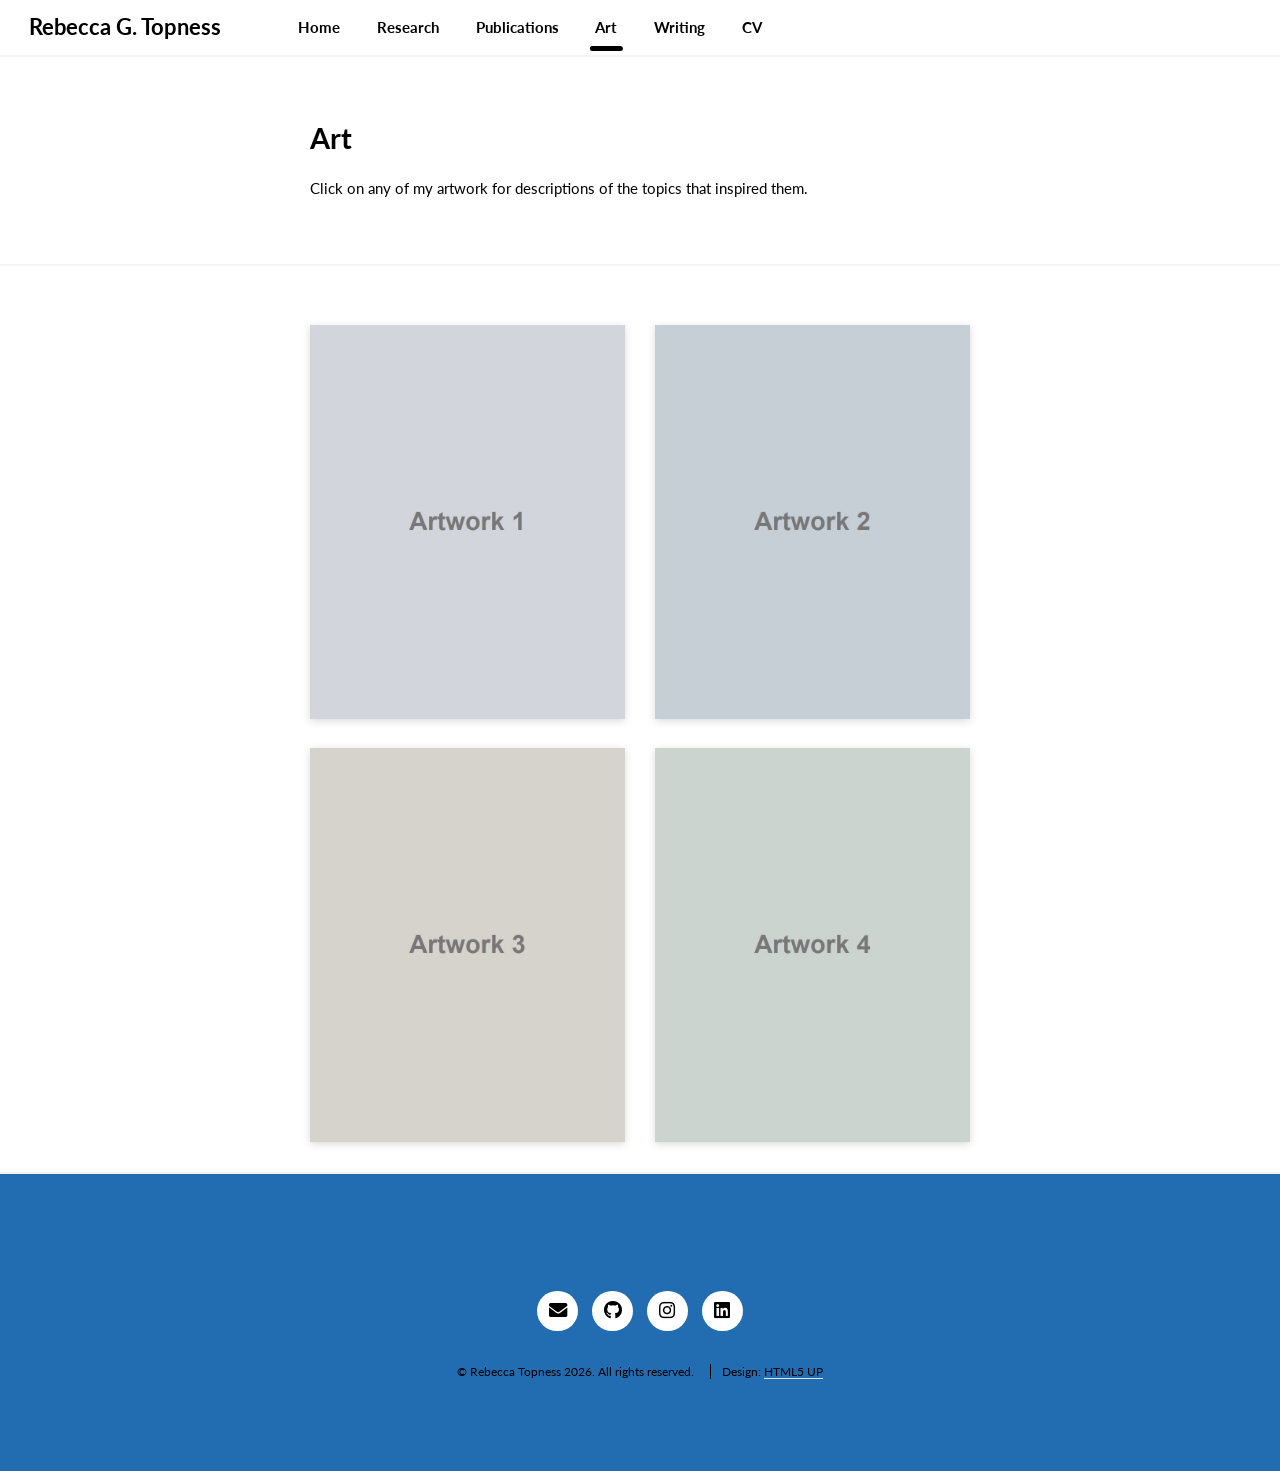
==== commit f0272786: "Add files via upload" ====
--- a/art.html
+++ b/art.html
@@ -9,36 +9,26 @@
 		<meta charset="utf-8" />
 		<meta name="viewport" content="width=device-width, initial-scale=1, user-scalable=no" />
 		<link rel="stylesheet" href="assets/css/main.css" />
+		<link rel="stylesheet" href="assets/css/custom.css" />
 	</head>
-	<body class="is-preload">
+	<body class="is-preload subpage">
 
 		<!-- Header -->
 			<section id="header">
 				<header>
-					<span class="image avatar"><img src="images/avatar.jpg" alt="" /></span>
-					<h1 id="logo"><a href="#">Rebecca G. Topness</a></h1>
-					<p>PhD candidate at the University<br />
-					at Buffalo</p>
+					<h1 id="logo"><a href="index.html">Rebecca G. Topness</a></h1>
+					<p>PhD candidate at the University at Buffalo</p>
 				</header>
 				<nav id="nav">
 					<ul>
-						<li><a href="#one" class="active">Home</a></li>
-						<li><a href="#two">Research</a></li>
-						<li><a href="#three">Publications</a></li>
-						<li><a href="art.html">Art</a></li>
+						<li><a href="index.html#one">Home</a></li>
+						<li><a href="index.html#two">Research</a></li>
+						<li><a href="index.html#three">Publications</a></li>
+						<li><a href="art.html" class="active">Art</a></li>
 						<li><a href="writing.html">Writing</a></li>
-						<!--<li><a href="#four">Contact</a></li> -->
+						<li><a href="cv.html">CV</a></li>
 					</ul>
 				</nav>
-				<footer>
-					<ul class="icons">
-						<li><a href="mailto:rgtopnes@buffalo.edu" class="icon solid fa-envelope"><span class="label">Email</span></a></li>
-						<li><a href="https://github.com/rgtopness" class="icon brands fa-github"><span class="label">Github</span></a></li>
-						<li><a href="https://www.instagram.com/rebeccatopnessart/" class="icon brands fa-instagram"><span class="label">Instagram</span></a></li>
-						<li><a href="https://www.linkedin.com/in/rgtopness/" class="icon brands fa-linkedin"><span class="label">LinkedIn</span></a></li>
-						<!--<li><a href='#' class="icon brands fa-orcid"><span class="label">Orcid</span></a></li> -->
-					</ul>
-				</footer>
 			</section>
 
 		<!-- Wrapper -->
@@ -48,20 +38,45 @@
 					<div id="main">
 						<div id="set-height"></div>
 
-					<section> 
+					<section>
 						<div class="container">
 							<h2>Art</h2>
-							<p>My art.</p>
+							<p>Click on any of my artwork for descriptions of the topics that inspired them.</p>
 						</div>
 					</section>
 
-
-<!-- I WANT TO CHANGE THIS TO A GRID --> 
-
+					<section>
+						<div class="container">
+							<div class="art-gallery">
+								<a href="art1.html" class="art-item">
+									<img src="images/art1.jpg" alt="Artwork 1" />
+									<span class="art-caption">Artwork One</span>
+								</a>
+								<a href="art2.html" class="art-item">
+									<img src="images/art2.jpg" alt="Artwork 2" />
+									<span class="art-caption">Artwork Two</span>
+								</a>
+								<a href="art3.html" class="art-item">
+									<img src="images/art3.jpg" alt="Artwork 3" />
+									<span class="art-caption">Artwork Three</span>
+								</a>
+								<a href="art4.html" class="art-item">
+									<img src="images/art4.jpg" alt="Artwork 4" />
+									<span class="art-caption">Artwork Four</span>
+								</a>
+							</div>
+						</div>
+					</section>
 
     <!-- Footer -->
     <section id="footer">
       <div class="container">
+        <ul class="icons">
+          <li><a href="mailto:rgtopnes@buffalo.edu" class="icon solid fa-envelope"><span class="label">Email</span></a></li>
+          <li><a href="https://github.com/rgtopness" class="icon brands fa-github"><span class="label">Github</span></a></li>
+          <li><a href="https://www.instagram.com/rebeccatopnessart/" class="icon brands fa-instagram"><span class="label">Instagram</span></a></li>
+          <li><a href="https://www.linkedin.com/in/rgtopness/" class="icon brands fa-linkedin"><span class="label">LinkedIn</span></a></li>
+        </ul>
         <ul class="copyright">
           <li>&copy; Rebecca Topness 2026. All rights reserved.</li>
           <li>Design: <a href="http://html5up.net">HTML5 UP</a></li>
--- a/assets/css/custom.css
+++ b/assets/css/custom.css
@@ -0,0 +1,270 @@
+/* ==========================================================================
+   Custom site overrides shared across index, art and writing pages.
+   Page-specific differences are scoped with body.home / body.subpage.
+   ========================================================================== */
+
+/* --- Shared top horizontal header bar --- */
+#titleBar { display: none !important; }
+
+#header {
+	flex-direction: row;
+	align-items: center;
+	justify-content: flex-start;
+	flex-wrap: wrap;
+	width: 100%;
+	height: auto;
+	right: auto;
+	left: 0;
+	top: 0;
+	padding: 0.5em 2em;
+	overflow-y: visible;
+	z-index: 1000;
+	transform: none !important;
+	position: sticky !important;
+	gap: 0.5em 4em;
+}
+
+#header > header { padding: 0; text-align: left; }
+#header > header h1 { font-size: 1.5em; }
+#header > header p { display: none; }
+#header > nav { flex-grow: 0; margin-left: 0; }
+#header > nav ul { display: flex; flex-direction: row; }
+#header > nav ul li { border: 0; }
+#header > nav ul li a {
+	padding: 0.5em 1.25em;
+	font-weight: bold;
+	position: relative;
+}
+#header > nav ul li a.active { background: transparent !important; }
+#header > nav ul li a.active::after {
+	content: '';
+	position: absolute;
+	left: 50%;
+	bottom: -0.25em;
+	transform: translateX(-50%);
+	width: 55%;
+	height: 5px;
+	border-radius: 3px;
+}
+#header > footer { width: auto; padding: 0; }
+
+/* --- Shared wrapper / sections --- */
+#wrapper { padding-right: 0; padding-top: 0 !important; }
+#main > section { border-top-width: 2px; }
+
+/* --- Shared footer (blue with white social circles) --- */
+#footer {
+	background: #226CB1 !important;
+	color: #000000;
+	border-top: solid 2px #f4f4f4;
+}
+#footer .copyright li,
+#footer .copyright li a { color: #000000; border-left-color: #000000; }
+#footer .container { text-align: center; }
+#footer .copyright { text-align: center; }
+#footer .icons { display: inline-flex; justify-content: center; }
+#footer .icons li a {
+	display: inline-flex;
+	align-items: center;
+	justify-content: center;
+	width: 2.75em;
+	height: 2.75em;
+	background: #ffffff;
+	border-radius: 50%;
+	color: #000000 !important;
+}
+#footer .icons li a:hover { background: #ffffff; color: #000000 !important; }
+
+@media screen and (max-width: 980px) {
+	#header > nav { margin-top: 1.25em; }
+}
+
+/* ==========================================================================
+   Home page (index.html) - header overlays the banner, white menu text
+   ========================================================================== */
+body.home,
+body.home #wrapper,
+body.home #main { background-color: #226CB1; }
+
+body.home #main h2, body.home #main h3, body.home #main h4,
+body.home #main h5, body.home #main h6,
+body.home #main p, body.home #main li, body.home #main article { color: #000000; }
+
+/* Publications thumbnails: uniform size, cropped/zoomed */
+body.home #three .features article .image img {
+	width: 100%;
+	aspect-ratio: 1758 / 1194;
+	height: auto;
+	object-fit: cover;
+}
+
+/* Keep Publications items side-by-side (image left, text right) on mobile */
+@media screen and (max-width: 736px) {
+	body.home #three .features article {
+		display: flex;
+		align-items: center;
+		gap: 1.25em;
+	}
+	body.home #three .features article .image {
+		flex: 0 0 45%;
+		width: 45%;
+		margin: 0;
+		padding-right: 0;
+	}
+	body.home #three .features article .inner {
+		flex: 1 1 auto;
+		width: auto;
+	}
+}
+
+body.home #header {
+	position: absolute !important;
+	background: transparent !important;
+}
+body.home #header a { color: #ffffff; }
+body.home #header > nav ul li a.active { color: #ffffff !important; }
+body.home #header > nav ul li a.active::after { background: #ffffff; }
+
+/* Avatar overlapping the banner */
+body.home #one .image.avatar {
+	display: block;
+	width: 10em;
+	margin: -10em auto 1.5em auto;
+	position: relative;
+	z-index: 2;
+}
+body.home #one .image.avatar img { border-radius: 100%; width: 100%; }
+body.home #one .container { text-align: center; }
+
+/* Body content links on the home page: white underline, white on hover */
+body.home #main a {
+	color: inherit;
+	border-bottom: none;
+	text-decoration: underline;
+	text-decoration-color: #ffffff;
+	text-decoration-thickness: 1px;
+	text-underline-offset: 3px;
+}
+body.home #main a:hover {
+	color: #ffffff !important;
+	text-decoration-color: #ffffff;
+}
+
+/* Contact Me email line */
+.contact-email { font-size: 1.25em; }
+.contact-email a { text-decoration: none; }
+body.home #main .contact-email a { text-decoration: none; }
+.contact-email a .fa-envelope { margin-right: 0.5em; text-decoration: none; }
+
+@media screen and (max-width: 980px) {
+	body.home #one .image.avatar { margin-top: -5em; }
+}
+@media screen and (max-width: 480px) {
+	body.home #one .image.avatar { margin-top: -2em; }
+}
+
+/* ==========================================================================
+   Sub pages (art.html, writing.html) - white menu bar, black menu text
+   ========================================================================== */
+body.subpage #header { background: #ffffff; }
+body.subpage #header a { color: #000000; }
+body.subpage #header > nav ul li a { color: #000000 !important; }
+body.subpage #header > nav ul li a.active { color: #000000 !important; }
+body.subpage #header > nav ul li a.active::after { background: #000000; }
+
+/* Writing thumbnails: uniform square, cropped/zoomed */
+body.subpage .features article .image { display: block; }
+body.subpage .features article .image img {
+	width: 100%;
+	aspect-ratio: 1 / 1;
+	height: auto;
+	object-fit: cover;
+}
+
+/* Non-mobile: image left, text to the right (robust flex row) */
+@media screen and (min-width: 737px) {
+	body.subpage .features article {
+		display: flex;
+		align-items: center;
+		gap: 2.5em;
+	}
+	body.subpage .features article .image {
+		flex: 0 0 40%;
+		width: 40%;
+		padding-right: 0;
+	}
+	body.subpage .features article .inner {
+		flex: 1 1 auto;
+		width: auto;
+	}
+}
+
+/* Subpage body content in black */
+body.subpage #main h1, body.subpage #main h2, body.subpage #main h3,
+body.subpage #main h4, body.subpage #main h5, body.subpage #main h6,
+body.subpage #main p, body.subpage #main li, body.subpage #main article { color: #000000; }
+
+/* --- Art gallery grid --- */
+.art-gallery {
+	display: grid;
+	grid-template-columns: repeat(2, 1fr);
+	gap: 2em;
+}
+.art-item {
+	position: relative;
+	display: block;
+	border-bottom: none;
+	overflow: hidden;
+	background: #f0f0f0;
+	box-shadow: 0 2px 8px rgba(0, 0, 0, 0.15);
+}
+.art-item img {
+	display: block;
+	width: 100%;
+	height: 100%;
+	object-fit: cover;
+	transition: transform 0.4s ease, filter 0.4s ease;
+}
+.art-item:hover img {
+	transform: scale(1.04);
+}
+.art-caption {
+	position: absolute;
+	left: 0;
+	top: 0;
+	width: 100%;
+	height: 100%;
+	box-sizing: border-box;
+	padding: 1em;
+	display: flex;
+	align-items: center;
+	justify-content: center;
+	color: #000000;
+	font-weight: bold;
+	text-align: center;
+	background: rgba(255, 255, 255, 0.85);
+	opacity: 0;
+	transition: opacity 0.4s ease;
+}
+.art-item:hover .art-caption { opacity: 1; }
+
+@media screen and (max-width: 736px) {
+	.art-gallery { grid-template-columns: 1fr; gap: 1.5em; }
+}
+
+/* --- Art detail page --- */
+.art-back { margin-bottom: 1.5em; }
+.art-detail {
+	max-width: 900px;
+	margin: 0 auto;
+}
+.art-detail-header { text-align: center; margin-bottom: 1.5em; }
+.art-detail-header h2 { margin-bottom: 0.25em; }
+.art-detail-image { margin-bottom: 1.75em; }
+.art-detail-image img {
+	display: block;
+	width: 100%;
+	height: auto;
+	box-shadow: 0 2px 12px rgba(0, 0, 0, 0.2);
+}
+.art-detail-meta { font-style: italic; opacity: 0.75; margin-bottom: 0; }
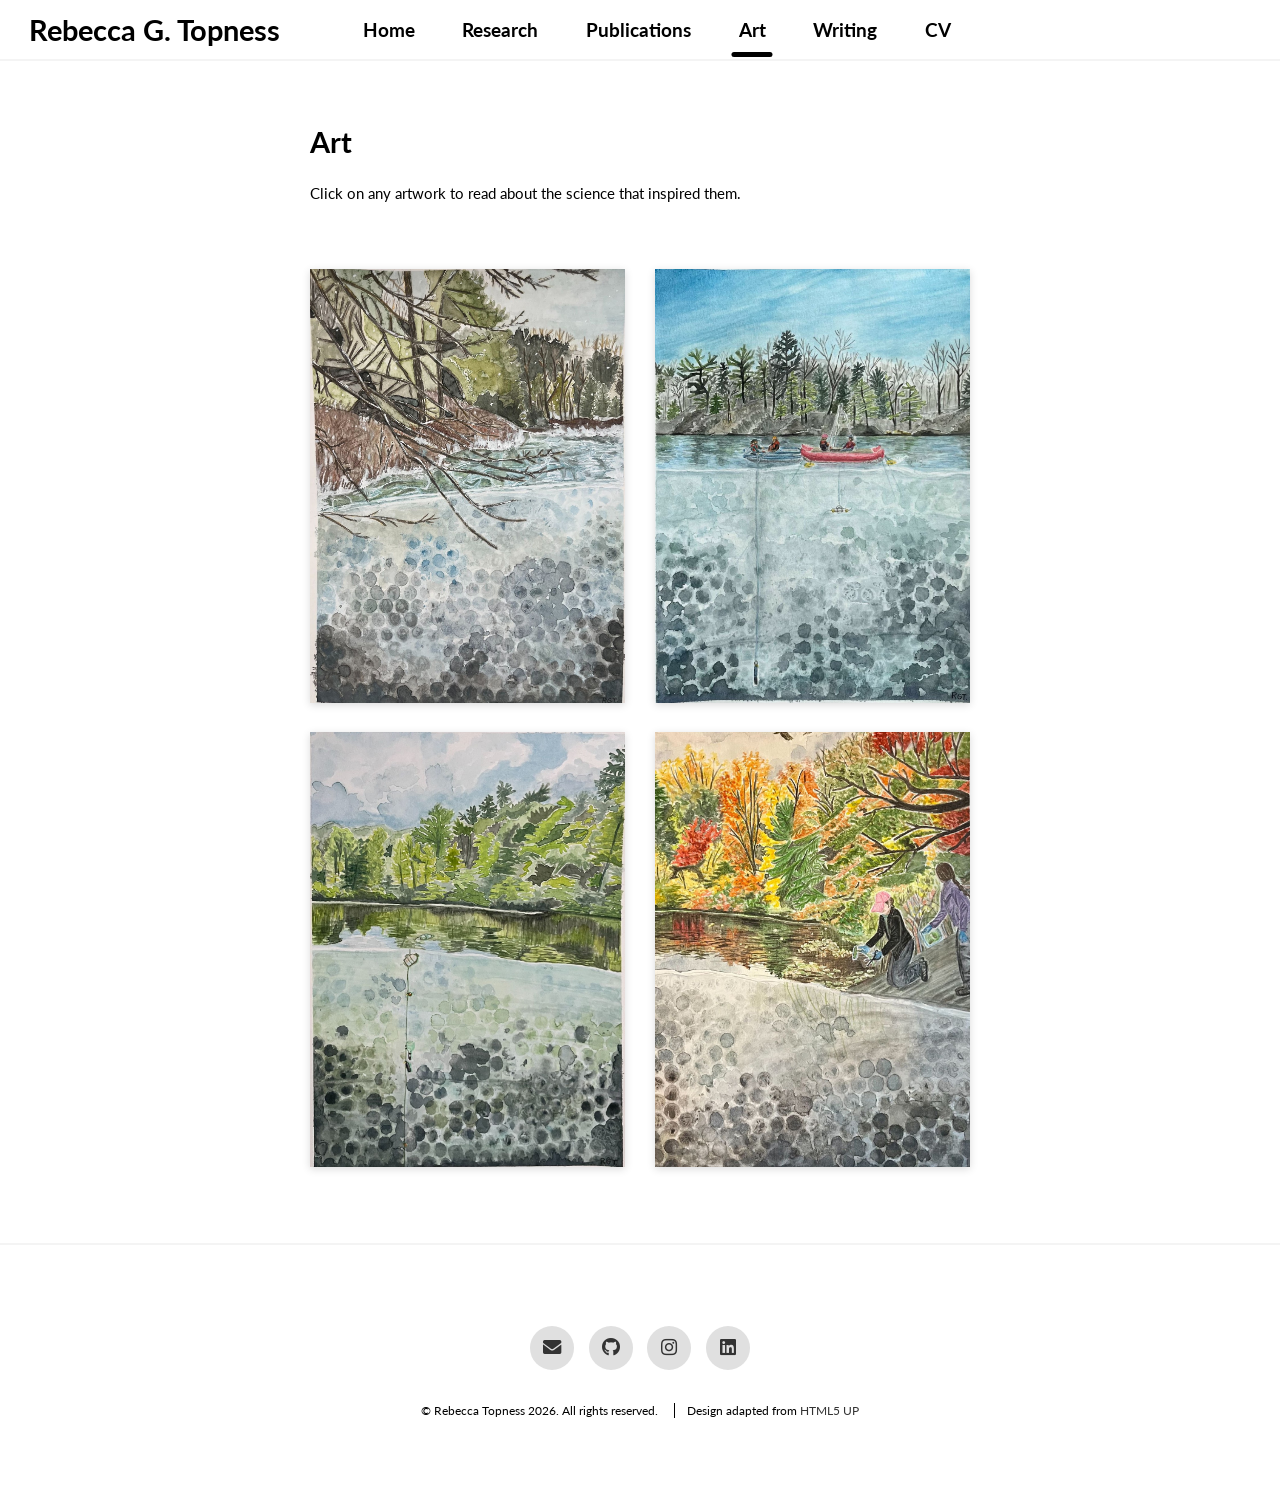
==== commit 0e7f3820: "Add files via upload" ====
--- a/art.html
+++ b/art.html
@@ -41,32 +41,32 @@
 					<section>
 						<div class="container">
 							<h2>Art</h2>
-							<p>Click on any of my artwork for descriptions of the topics that inspired them.</p>
+							<p>Click on any artwork to read about the science that inspired them.</p>
 						</div>
 					</section>
 
-					<section>
 						<div class="container">
 							<div class="art-gallery">
 								<a href="art1.html" class="art-item">
-									<img src="images/art1.jpg" alt="Artwork 1" />
-									<span class="art-caption">Artwork One</span>
+									<img src="images/art1.jpg" alt="Winter" />
+									<span class="art-caption">Winter</span>
 								</a>
 								<a href="art2.html" class="art-item">
-									<img src="images/art2.jpg" alt="Artwork 2" />
-									<span class="art-caption">Artwork Two</span>
+									<img src="images/art2.jpg" alt="Spring" />
+									<span class="art-caption">Spring</span>
 								</a>
 								<a href="art3.html" class="art-item">
-									<img src="images/art3.jpg" alt="Artwork 3" />
-									<span class="art-caption">Artwork Three</span>
+									<img src="images/art3.jpg" alt="Summer" />
+									<span class="art-caption">Summer</span>
 								</a>
 								<a href="art4.html" class="art-item">
-									<img src="images/art4.jpg" alt="Artwork 4" />
-									<span class="art-caption">Artwork Four</span>
+									<img src="images/art4.jpg" alt="Fall" />
+									<span class="art-caption">Fall</span>
 								</a>
 							</div>
 						</div>
-					</section>
+						<br><br><br>
+
 
     <!-- Footer -->
     <section id="footer">
@@ -79,7 +79,7 @@
         </ul>
         <ul class="copyright">
           <li>&copy; Rebecca Topness 2026. All rights reserved.</li>
-          <li>Design: <a href="http://html5up.net">HTML5 UP</a></li>
+          <li>Design adapted from <a href="http://html5up.net">HTML5 UP</a></li>
         </ul>
       </div>
     </section>
--- a/assets/css/custom.css
+++ b/assets/css/custom.css
@@ -10,7 +10,7 @@
 	flex-direction: row;
 	align-items: center;
 	justify-content: flex-start;
-	flex-wrap: wrap;
+	flex-wrap: nowrap;
 	width: 100%;
 	height: auto;
 	right: auto;
@@ -25,15 +25,16 @@
 }
 
 #header > header { padding: 0; text-align: left; }
-#header > header h1 { font-size: 1.5em; }
+#header > header h1 { font-size: 2em; }
 #header > header p { display: none; }
-#header > nav { flex-grow: 0; margin-left: 0; }
+#header > nav { flex-grow: 1; margin-left: auto !important; }
 #header > nav ul { display: flex; flex-direction: row; }
 #header > nav ul li { border: 0; }
 #header > nav ul li a {
 	padding: 0.5em 1.25em;
 	font-weight: bold;
 	position: relative;
+	font-size: 1.3em;
 }
 #header > nav ul li a.active { background: transparent !important; }
 #header > nav ul li a.active::after {
@@ -46,17 +47,28 @@
 	height: 5px;
 	border-radius: 3px;
 }
-#header > footer { width: auto; padding: 0; }
+#header > footer { width: auto; padding: 0; margin-left: auto; }
+
+/* Subpage logo should stay black and not change on hover */
+body.subpage #header > header h1 a {
+	color: #000000;
+	text-decoration: none;
+}
+body.subpage #header > header h1 a:hover {
+	color: #000000 !important;
+	text-decoration: none;
+}
 
 /* --- Shared wrapper / sections --- */
 #wrapper { padding-right: 0; padding-top: 0 !important; }
 #main > section { border-top-width: 2px; }
 
-/* --- Shared footer (blue with white social circles) --- */
+/* --- Shared footer (white background with light gray social icons) --- */
 #footer {
-	background: #226CB1 !important;
+	background: #ffffff !important;
 	color: #000000;
 	border-top: solid 2px #f4f4f4;
+	padding: 1.5em 0 !important;
 }
 #footer .copyright li,
 #footer .copyright li a { color: #000000; border-left-color: #000000; }
@@ -67,13 +79,13 @@
 	display: inline-flex;
 	align-items: center;
 	justify-content: center;
-	width: 2.75em;
-	height: 2.75em;
-	background: #ffffff;
+	width: 3em;
+	height: 3em;
+	background: #e0e0e0;
 	border-radius: 50%;
-	color: #000000 !important;
-}
-#footer .icons li a:hover { background: #ffffff; color: #000000 !important; }
+	color: #333333 !important;
+}
+#footer .icons li a:hover { background: #e0e0e0; color: #333333 !important; text-decoration: none; }
 
 @media screen and (max-width: 980px) {
 	#header > nav { margin-top: 1.25em; }
@@ -84,7 +96,7 @@
    ========================================================================== */
 body.home,
 body.home #wrapper,
-body.home #main { background-color: #226CB1; }
+body.home #main { background-color: #ffffff; }
 
 body.home #main h2, body.home #main h3, body.home #main h4,
 body.home #main h5, body.home #main h6,
@@ -125,29 +137,76 @@
 body.home #header > nav ul li a.active { color: #ffffff !important; }
 body.home #header > nav ul li a.active::after { background: #ffffff; }
 
-/* Avatar overlapping the banner */
+/* Avatar below the banner (no overlap) */
 body.home #one .image.avatar {
 	display: block;
 	width: 10em;
-	margin: -10em auto 1.5em auto;
+	margin: 0 auto 1.5em auto;
 	position: relative;
 	z-index: 2;
 }
 body.home #one .image.avatar img { border-radius: 100%; width: 100%; }
 body.home #one .container { text-align: center; }
 
-/* Body content links on the home page: white underline, white on hover */
+/* Body content links on the home page: black text with black underline, green on hover */
 body.home #main a {
-	color: inherit;
+	color: #000000;
 	border-bottom: none;
 	text-decoration: underline;
-	text-decoration-color: #ffffff;
+	text-decoration-color: #000000;
 	text-decoration-thickness: 1px;
 	text-underline-offset: 3px;
 }
 body.home #main a:hover {
+	color: #819E4A !important;
+	text-decoration: none;
+}
+
+/* Remove underline from heading links on home page (only h4 - publication titles) */
+body.home #main h4 a {
+	text-decoration: none;
+}
+body.home #main h4 a:hover {
+	color: #819E4A !important;
+}
+
+/* Footer icons: no underline or color change on home page */
+body.home #footer .icons li a {
+	text-decoration: none;
+	color: #333333 !important;
+}
+body.home #footer .icons li a:hover {
+	text-decoration: none;
+	color: #333333 !important;
+}
+
+/* Research feature icons: white icon on green circular background */
+body.home .feature-icons {
+	display: grid;
+	grid-template-columns: 1fr 1fr;
+	gap: 0.4em 1.5em;
+}
+body.home .feature-icons li {
+	display: flex;
+	align-items: center;
+	gap: 1em;
+	color: #000000 !important;
+	list-style: none;
+}
+body.home .feature-icons li .icon {
+	display: flex;
+	align-items: center;
+	justify-content: center;
+	width: 3em;
+	height: 3em;
+	background-color: #819E4A !important;
+	border-radius: 50%;
+	flex-shrink: 0;
 	color: #ffffff !important;
-	text-decoration-color: #ffffff;
+}
+body.home .feature-icons li .label {
+	color: #000000;
+	white-space: nowrap;
 }
 
 /* Contact Me email line */
@@ -157,10 +216,10 @@
 .contact-email a .fa-envelope { margin-right: 0.5em; text-decoration: none; }
 
 @media screen and (max-width: 980px) {
-	body.home #one .image.avatar { margin-top: -5em; }
+	body.home #one .image.avatar { margin-top: 0; }
 }
 @media screen and (max-width: 480px) {
-	body.home #one .image.avatar { margin-top: -2em; }
+	body.home #one .image.avatar { margin-top: 0; }
 }
 
 /* ==========================================================================
@@ -181,16 +240,16 @@
 	object-fit: cover;
 }
 
-/* Non-mobile: image left, text to the right (robust flex row) */
-@media screen and (min-width: 737px) {
+/* Non-mobile: image left, text to the right (robust flex row) - always flex on all sizes */
+@media screen and (min-width: 0px) {
 	body.subpage .features article {
 		display: flex;
 		align-items: center;
-		gap: 2.5em;
+		gap: 1em;
 	}
 	body.subpage .features article .image {
-		flex: 0 0 40%;
-		width: 40%;
+		flex: 0 0 20%;
+		width: 20%;
 		padding-right: 0;
 	}
 	body.subpage .features article .inner {
@@ -203,6 +262,44 @@
 body.subpage #main h1, body.subpage #main h2, body.subpage #main h3,
 body.subpage #main h4, body.subpage #main h5, body.subpage #main h6,
 body.subpage #main p, body.subpage #main li, body.subpage #main article { color: #000000; }
+
+/* Subpage links: black text with black underline, green on hover */
+body.subpage #main a {
+	color: #000000;
+	border-bottom: none;
+	text-decoration: underline;
+	text-decoration-color: #000000;
+	text-decoration-thickness: 1px;
+	text-underline-offset: 3px;
+}
+body.subpage #main a:hover {
+	color: #819E4A !important;
+	text-decoration: none;
+}
+
+/* Remove underline from title links (h4, h3, etc) */
+body.subpage #main h3 a,
+body.subpage #main h4 a,
+body.subpage #main h5 a,
+body.subpage #main h6 a {
+	text-decoration: none;
+}
+body.subpage #main h3 a:hover,
+body.subpage #main h4 a:hover,
+body.subpage #main h5 a:hover,
+body.subpage #main h6 a:hover {
+	color: #819E4A !important;
+}
+
+/* Footer icons should NOT change color or have underline on subpages */
+body.subpage #footer a {
+	color: #333333 !important;
+	text-decoration: none !important;
+}
+body.subpage #footer a:hover {
+	color: #333333 !important;
+	text-decoration: none !important;
+}
 
 /* --- Art gallery grid --- */
 .art-gallery {
